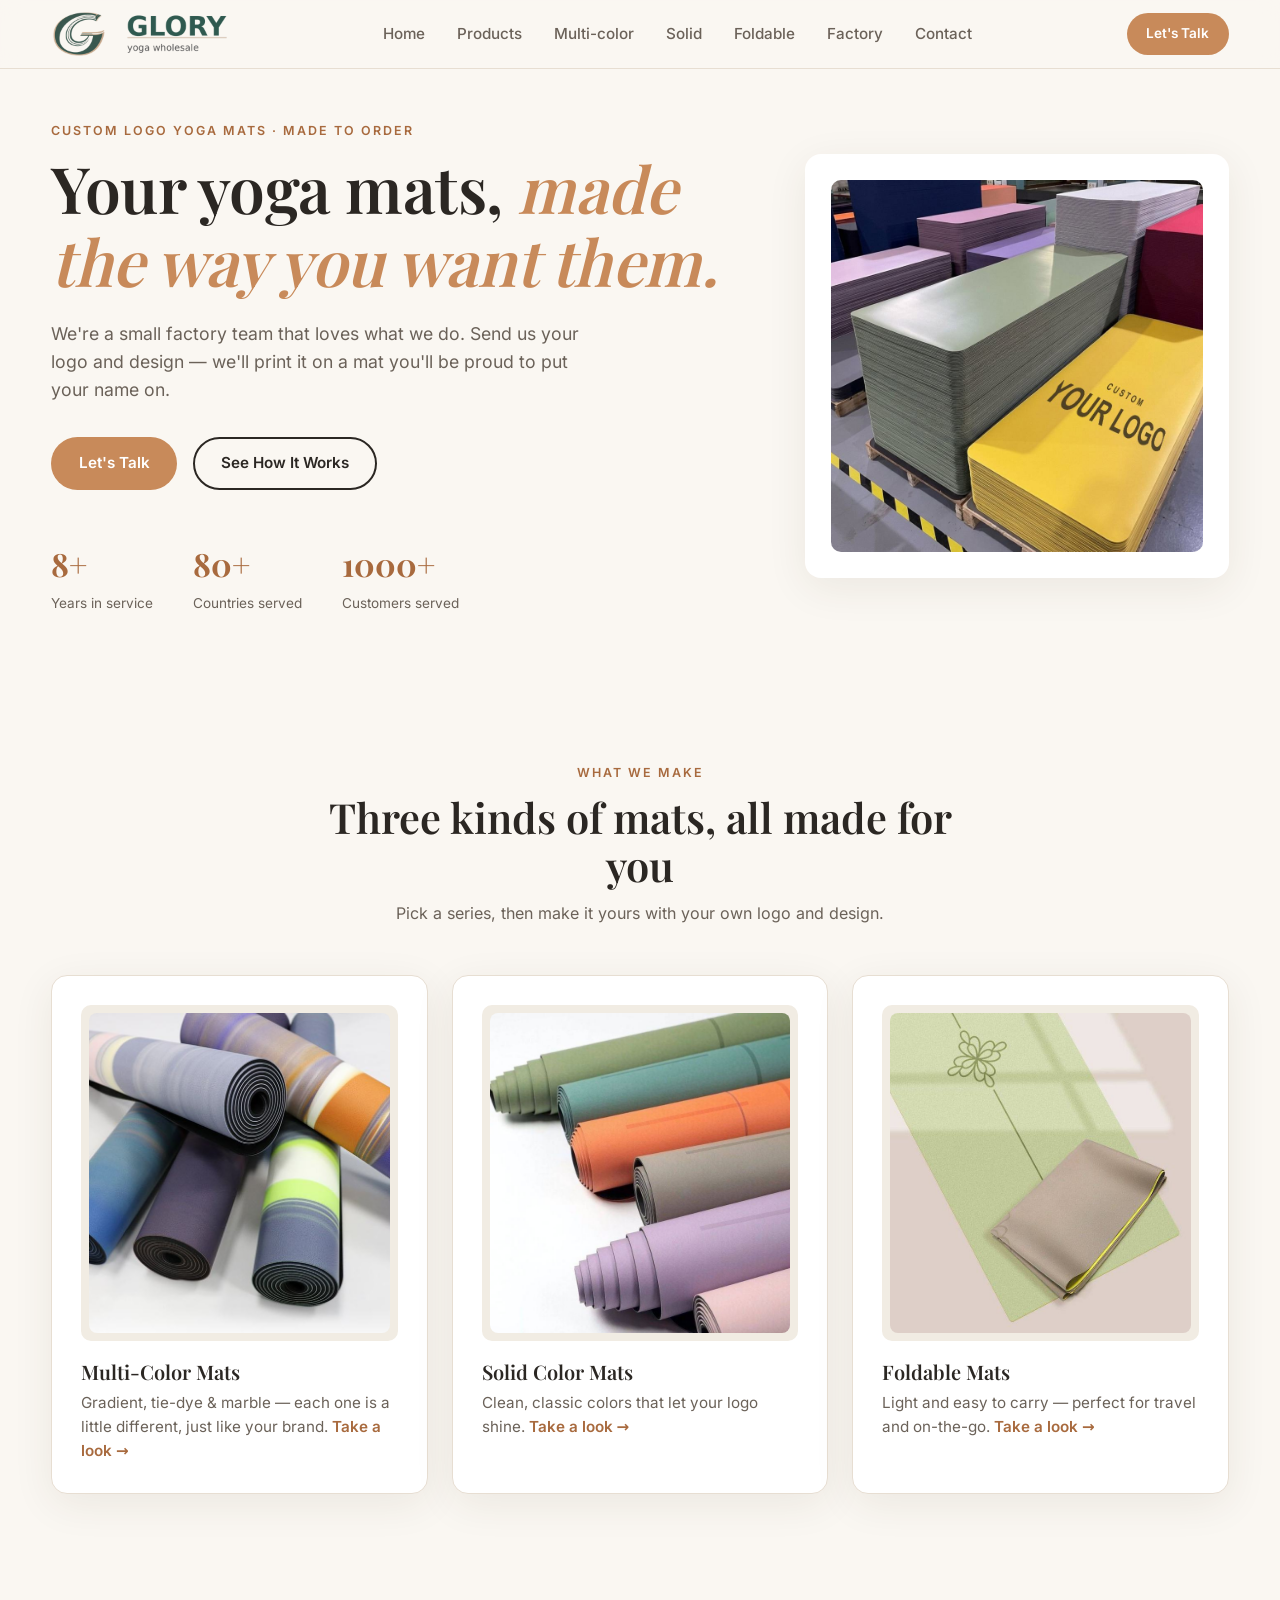
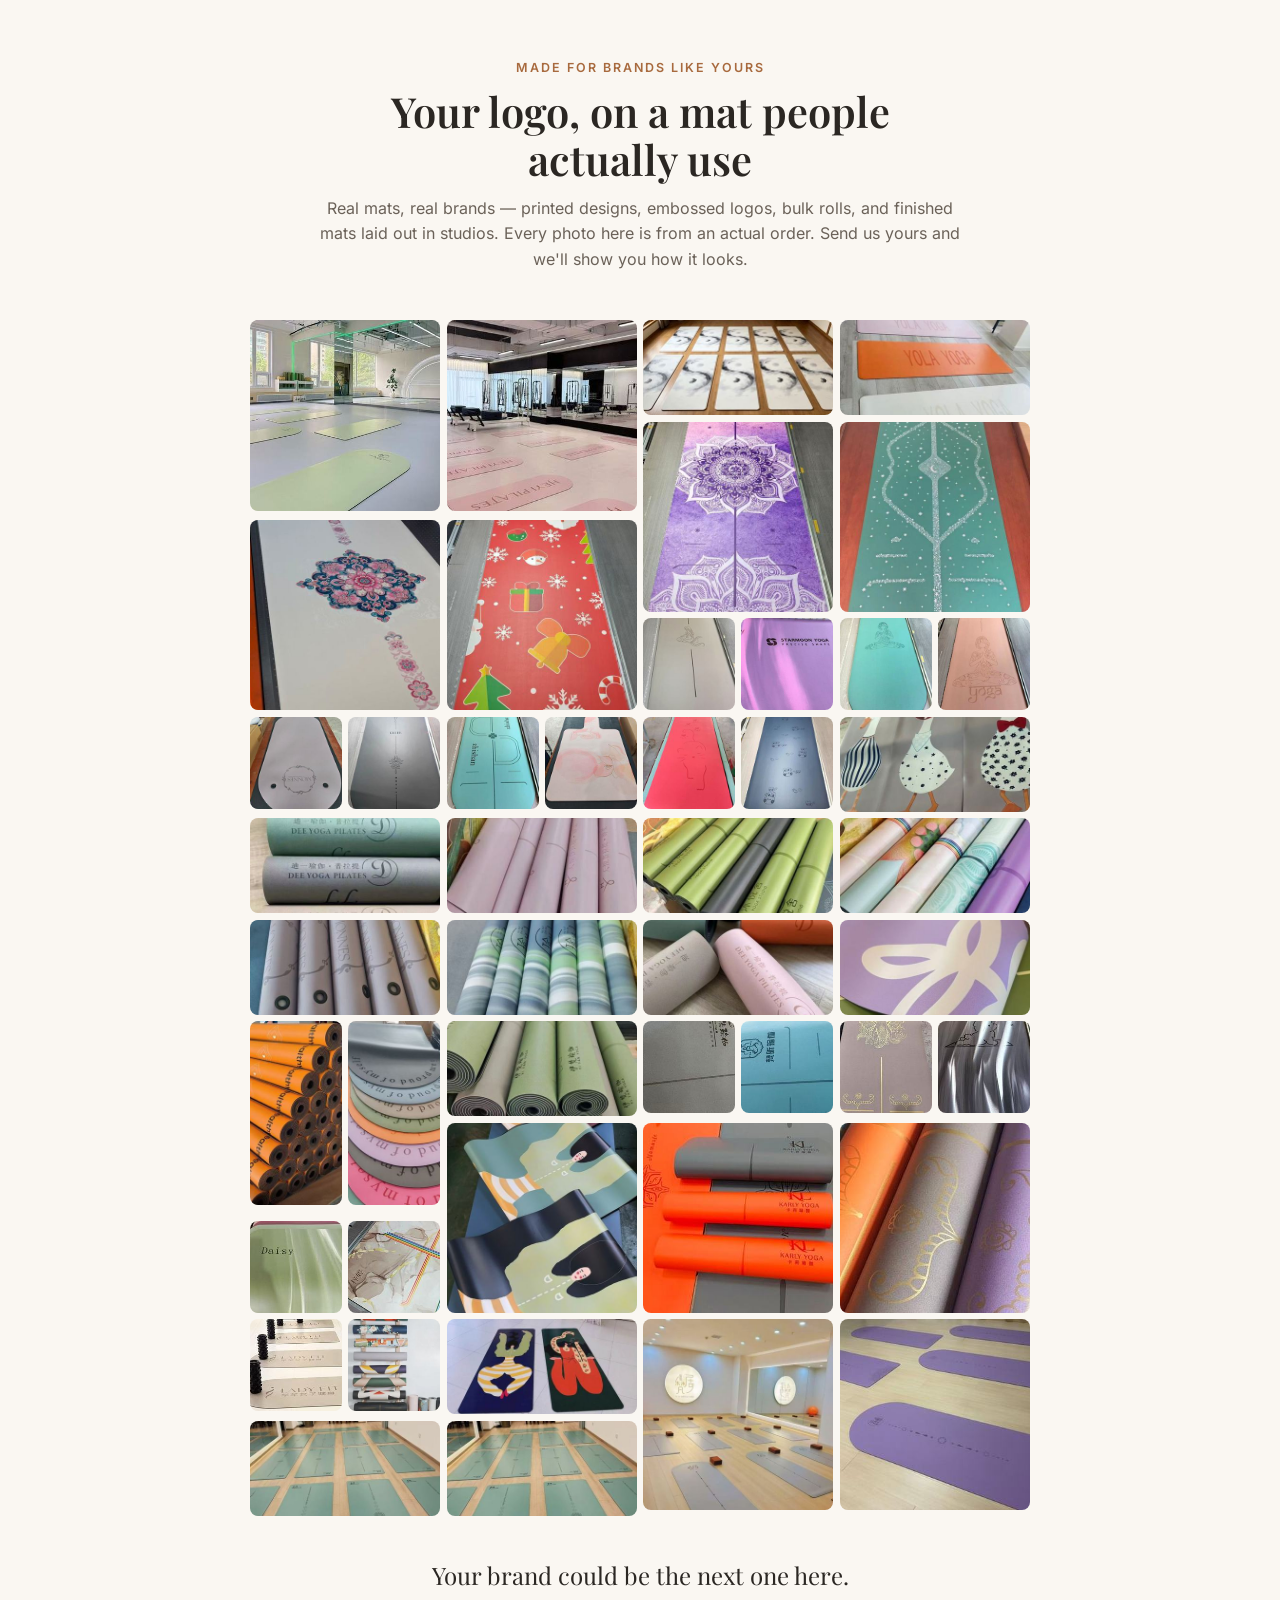
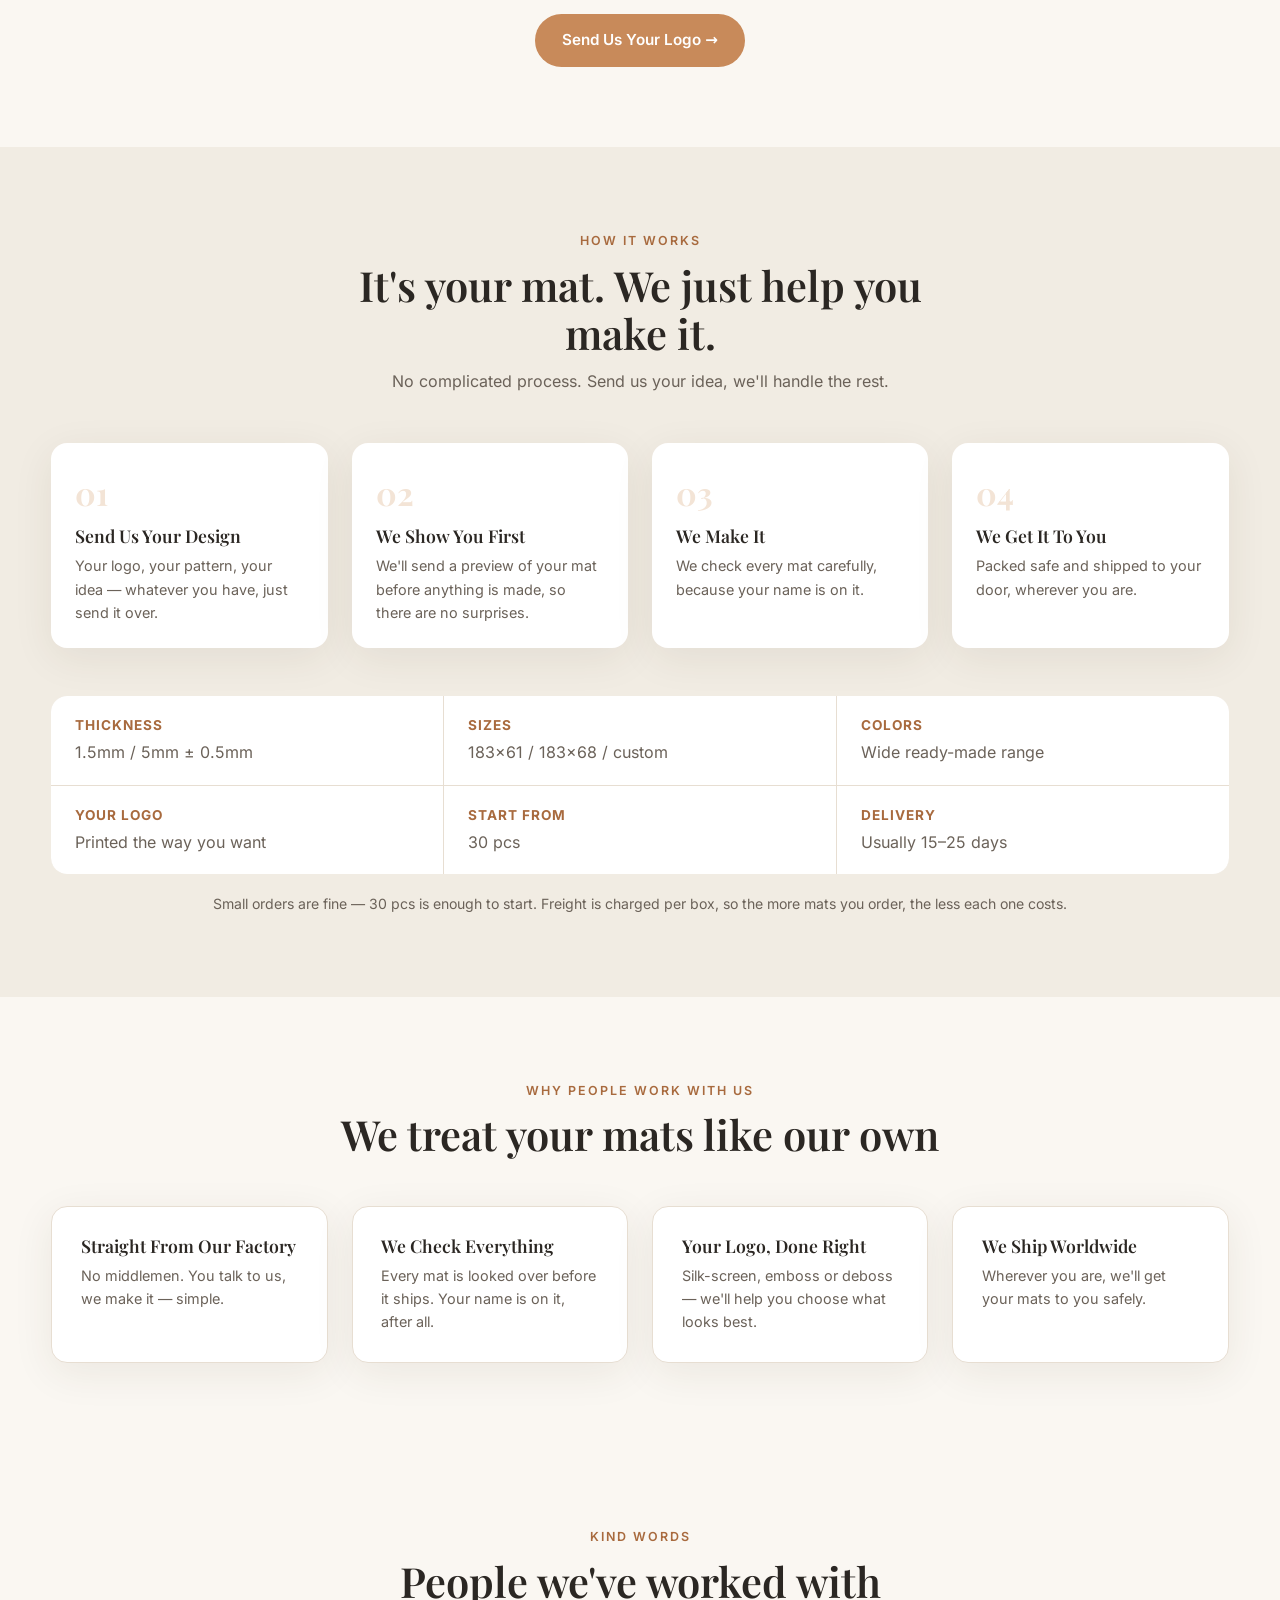
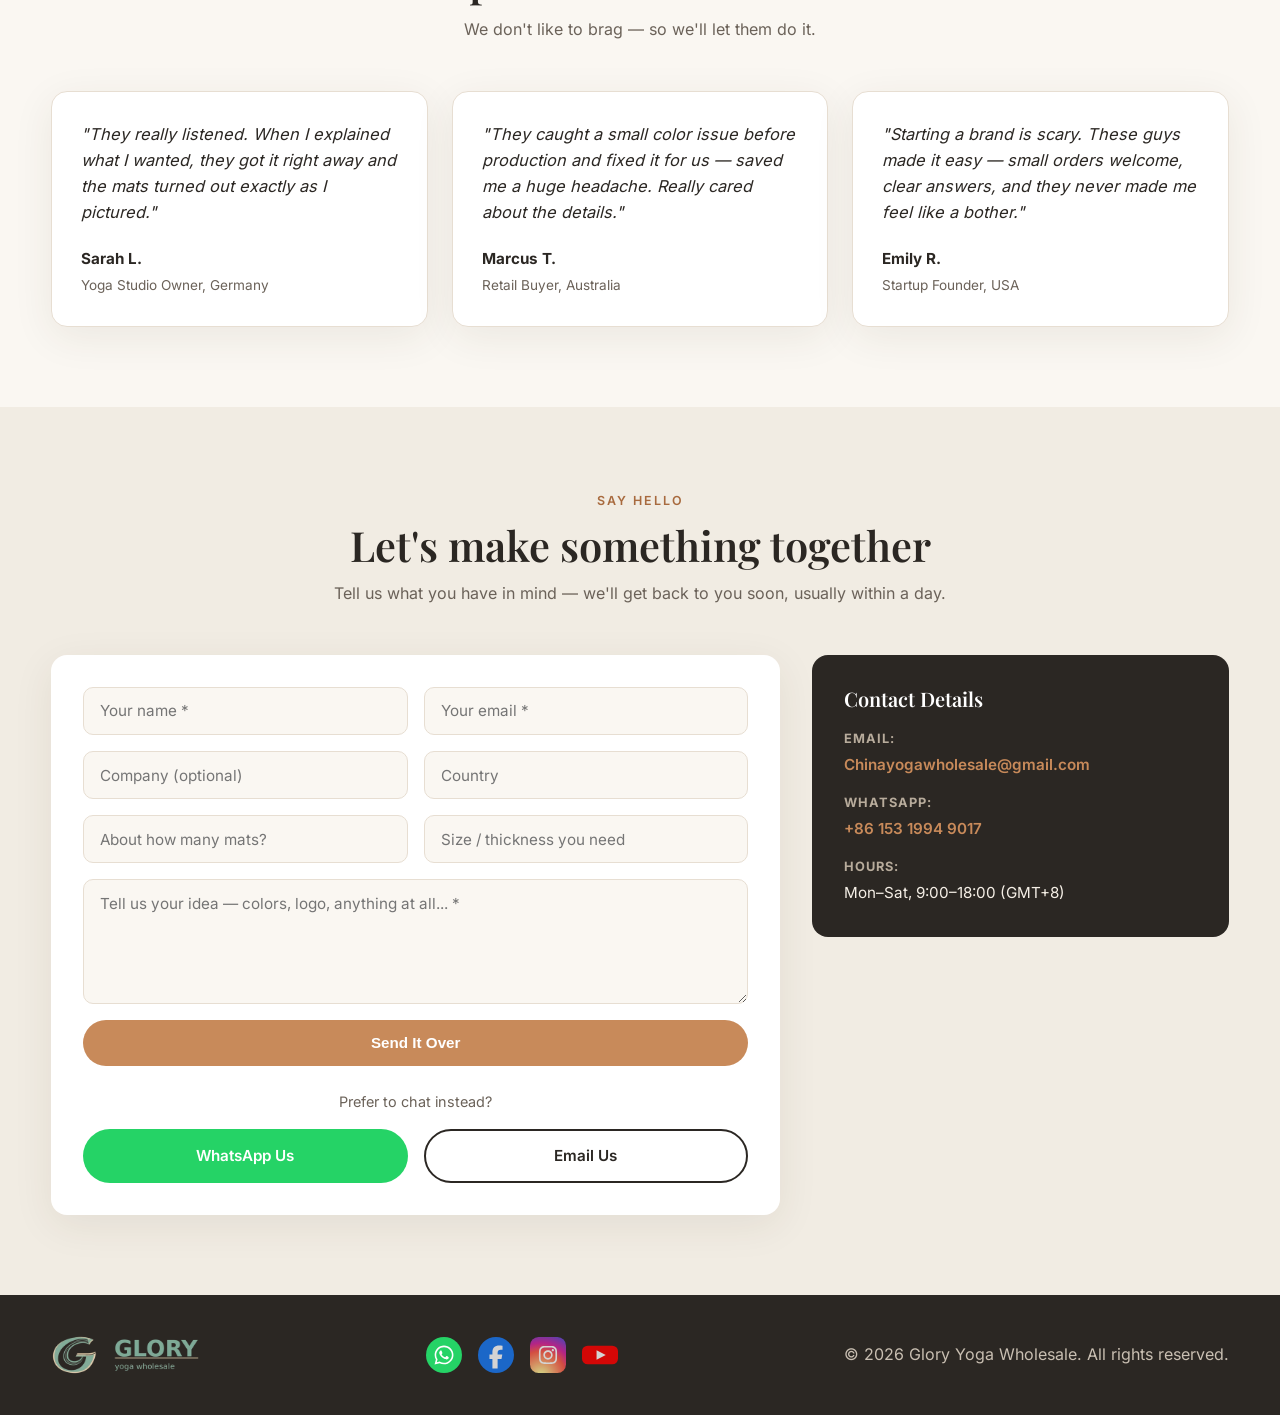
==== index.html @ 6f56b4f8 "Homepage: update stats and MOQ" ====
<!DOCTYPE html>
<html lang="en">
<head>
  <meta charset="UTF-8" />
  <meta name="viewport" content="width=device-width, initial-scale=1.0" />
  <title>Glory Yoga Wholesale — Custom PU Yoga Mats Manufacturer</title>
  <meta name="description" content="Glory Yoga Wholesale — custom PU yoga mat manufacturer. Choose from ready-made colors and add your logo or pattern. Low MOQ, fast delivery. Contact us for a quote." />
  <meta name="keywords" content="custom yoga mat, PU yoga mat, personalized yoga mat, yoga mat manufacturer, OEM yoga mat" />
  <link rel="preload" as="image" href="images/hero-custom.jpg" />
  <link rel="preload" as="font" type="font/woff2" href="fonts/playfair-display-var.woff2" crossorigin />
  <link rel="icon" type="image/svg+xml" href="images/brand/favicon.svg" />
  <link rel="stylesheet" href="css/style.css" />
</head>
<body>

  <!-- ===== Navbar ===== -->
  <header class="navbar">
    <div class="container nav-inner">
      <a href="index.html" class="logo" aria-label="Glory Yoga Wholesale home"><img src="images/brand/glory-logo-nav.png" alt="Glory Yoga Wholesale" width="178" height="48" /></a>
      <nav class="nav-links" id="navLinks">
        <a href="index.html#home">Home</a>
        <a href="index.html#products">Products</a>
        <a href="multicolor.html">Multi-color</a>
        <a href="solid.html">Solid</a>
        <a href="foldable.html">Foldable</a>
        <a href="factory.html">Factory</a>
        <a href="index.html#contact">Contact</a>
      </nav>
      <div class="nav-actions">
        <a href="#contact" class="btn btn-primary btn-sm">Let's Talk</a>
        <button class="nav-toggle" id="navToggle" aria-label="Menu">
          <span></span><span></span><span></span>
        </button>
      </div>
    </div>
  </header>

  <!-- ===== Hero ===== -->
  <section class="hero" id="home">
    <div class="container hero-inner">
      <div class="hero-text">
        <span class="eyebrow">Custom Logo Yoga Mats · Made To Order</span>
        <h1>Your yoga mats, <em>made the way you want them.</em></h1>
        <p class="hero-sub">We're a small factory team that loves what we do. Send us your logo and design — we'll print it on a mat you'll be proud to put your name on.</p>
        <div class="hero-cta">
          <a href="#contact" class="btn btn-primary">Let's Talk</a>
          <a href="#customization" class="btn btn-ghost">See How It Works</a>
        </div>
      </div>
      <div class="hero-visual">
        <div class="hero-card">
          <div class="hero-figure">
            <img src="images/hero-custom.jpg" alt="Stack of custom printed yoga mats with a customer logo printed on top" />
          </div>
        </div>
      </div>
      <div class="hero-stats">
        <div class="stat"><strong>8+</strong><span>Years in service</span></div>
        <div class="stat"><strong>80+</strong><span>Countries served</span></div>
        <div class="stat"><strong>1000+</strong><span>Customers served</span></div>
      </div>
    </div>
  </section>

  <!-- ===== Products ===== -->
  <section class="section" id="products">
    <div class="container">
      <div class="section-head">
        <span class="eyebrow">What We Make</span>
        <h2>Three kinds of mats, all made for you</h2>
        <p>Pick a series, then make it yours with your own logo and design.</p>
      </div>
      <div class="grid grid-3">
        <a class="card product-card card-link" href="multicolor.html">
          <div class="card-img"><img src="images/mat-camouflage.jpg" alt="Multi-color PU yoga mat" /></div>
          <h3>Multi-Color Mats</h3>
          <p>Gradient, tie-dye &amp; marble — each one is a little different, just like your brand. <span class="link-arrow">Take a look →</span></p>
        </a>
        <a class="card product-card card-link" href="solid.html">
          <div class="card-img"><img src="images/mat-solid.jpg" alt="Solid color PU yoga mat" /></div>
          <h3>Solid Color Mats</h3>
          <p>Clean, classic colors that let your logo shine. <span class="link-arrow">Take a look →</span></p>
        </a>
        <a class="card product-card card-link" href="foldable.html">
          <div class="card-img"><img src="images/mat-foldable.jpg" alt="Foldable PU yoga mat" /></div>
          <h3>Foldable Mats</h3>
          <p>Light and easy to carry — perfect for travel and on-the-go. <span class="link-arrow">Take a look →</span></p>
        </a>
      </div>
    </div>
  </section>

  <!-- ===== Logo On Mats ===== -->
  <section class="section" id="your-logo">
    <div class="container">
      <div class="section-head">
        <span class="eyebrow">Made For Brands Like Yours</span>
        <h2>Your logo, on a mat people actually use</h2>
        <p>Real mats, real brands — printed designs, embossed logos, bulk rolls, and finished mats laid out in studios. Every photo here is from an actual order. Send us yours and we'll show you how it looks.</p>
      </div>
      <div class="logo-mosaic">
        <div class="m-grid">
          <figure class="m-item m-big"><img src="images/logo-custom/mosaic-56.jpg" alt="Custom logo mats laid out in a bright modern yoga studio" loading="lazy" decoding="async" /></figure>
          <figure class="m-item m-big"><img src="images/logo-custom/mosaic-48.jpg" alt="Rows of custom printed yoga mats laid out in a yoga studio" loading="lazy" decoding="async" /></figure>
          <figure class="m-item m-wide"><img src="images/logo-custom/mosaic-59.jpg" alt="Ten custom ink-wash printed mats laid out on a studio floor" loading="lazy" decoding="async" /></figure>
          <figure class="m-item m-wide"><img src="images/logo-custom/mosaic-49.jpg" alt="Many custom logo yoga mats displayed on a studio floor" loading="lazy" decoding="async" /></figure>
          <figure class="m-item m-big"><img src="images/logo-custom/mosaic-01.jpg" alt="Full flat-lay view of a custom printed mandala yoga mat" loading="lazy" decoding="async" /></figure>
          <figure class="m-item m-big"><img src="images/logo-custom/mosaic-02.jpg" alt="Full flat-lay view of a custom yoga mat with alignment lines" loading="lazy" decoding="async" /></figure>
          <figure class="m-item m-big"><img src="images/logo-custom/mosaic-03.jpg" alt="Full view of a custom mandala pattern yoga mat" loading="lazy" decoding="async" /></figure>
          <figure class="m-item m-big"><img src="images/logo-custom/mosaic-04.jpg" alt="Full view of a custom festive pattern yoga mat" loading="lazy" decoding="async" /></figure>
          <figure class="m-item"><img src="images/logo-custom/mosaic-19.jpg" alt="Custom logo printed across a full grey yoga mat" loading="lazy" decoding="async" /></figure>
          <figure class="m-item"><img src="images/logo-custom/mosaic-20.jpg" alt="Custom printed logo on a purple marbled yoga mat" loading="lazy" decoding="async" /></figure>
          <figure class="m-item"><img src="images/logo-custom/mosaic-21.jpg" alt="Full view of a custom printed teal yoga mat" loading="lazy" decoding="async" /></figure>
          <figure class="m-item"><img src="images/logo-custom/mosaic-22.jpg" alt="Full view of a custom pattern yoga mat" loading="lazy" decoding="async" /></figure>
          <figure class="m-item"><img src="images/logo-custom/mosaic-23.jpg" alt="Full view of a grey yoga mat with custom logo" loading="lazy" decoding="async" /></figure>
          <figure class="m-item"><img src="images/logo-custom/mosaic-24.jpg" alt="Custom logo and alignment lines on a grey mat" loading="lazy" decoding="async" /></figure>
          <figure class="m-item"><img src="images/logo-custom/mosaic-25.jpg" alt="Custom alignment line design on a teal mat" loading="lazy" decoding="async" /></figure>
          <figure class="m-item"><img src="images/logo-custom/mosaic-26.jpg" alt="Custom floral pattern printed on a pink mat" loading="lazy" decoding="async" /></figure>
          <figure class="m-item"><img src="images/logo-custom/mosaic-27.jpg" alt="Custom figure pattern printed on a red mat" loading="lazy" decoding="async" /></figure>
          <figure class="m-item"><img src="images/logo-custom/mosaic-28.jpg" alt="Custom footprint design on a blue mat" loading="lazy" decoding="async" /></figure>
          <figure class="m-item m-wide"><img src="images/logo-custom/mosaic-29.jpg" alt="Custom duck print design on a yoga mat" loading="lazy" decoding="async" /></figure>
          <figure class="m-item m-wide"><img src="images/logo-custom/mosaic-31.jpg" alt="Bundle of rolled custom yoga mats" loading="lazy" decoding="async" /></figure>
          <figure class="m-item m-wide"><img src="images/logo-custom/mosaic-32.jpg" alt="Rolls of pale purple custom yoga mats" loading="lazy" decoding="async" /></figure>
          <figure class="m-item m-wide"><img src="images/logo-custom/mosaic-33.jpg" alt="Bundle of green custom logo yoga mats" loading="lazy" decoding="async" /></figure>
          <figure class="m-item m-wide"><img src="images/logo-custom/mosaic-34.jpg" alt="Batch of colorful rolled yoga mats" loading="lazy" decoding="async" /></figure>
          <figure class="m-item m-wide"><img src="images/logo-custom/mosaic-36.jpg" alt="Stack of rolled branded yoga mats" loading="lazy" decoding="async" /></figure>
          <figure class="m-item m-wide"><img src="images/logo-custom/mosaic-37.jpg" alt="Batch of rolled custom logo yoga mats" loading="lazy" decoding="async" /></figure>
          <figure class="m-item m-wide"><img src="images/logo-custom/mosaic-38.jpg" alt="Bundle of pink and orange rolled mats" loading="lazy" decoding="async" /></figure>
          <figure class="m-item m-wide"><img src="images/logo-custom/mosaic-39.jpg" alt="Rolls of custom printed yoga mats" loading="lazy" decoding="async" /></figure>
          <figure class="m-item m-tall"><img src="images/logo-custom/mosaic-64.jpg" alt="Stack of orange custom yoga mats printed with a brand logo" loading="lazy" decoding="async" /></figure>
          <figure class="m-item m-tall"><img src="images/logo-custom/mosaic-65.jpg" alt="Layered custom printed yoga mats with lettering in soft colors" loading="lazy" decoding="async" /></figure>
          <figure class="m-item m-wide"><img src="images/logo-custom/mosaic-66.jpg" alt="Green and grey rolled mats with a printed YI FAN YOGA logo" loading="lazy" decoding="async" /></figure>
          <figure class="m-item"><img src="images/logo-custom/mosaic-42.jpg" alt="Close-up of an embossed brand logo on a grey mat" loading="lazy" decoding="async" /></figure>
          <figure class="m-item"><img src="images/logo-custom/mosaic-43.jpg" alt="Close-up of a printed logo on a blue mat" loading="lazy" decoding="async" /></figure>
          <figure class="m-item"><img src="images/logo-custom/mosaic-44.jpg" alt="Close-up of a gold logo on a mauve mat" loading="lazy" decoding="async" /></figure>
          <figure class="m-item"><img src="images/logo-custom/mosaic-45.jpg" alt="Close-up of a metallic finish custom mat" loading="lazy" decoding="async" /></figure>
          <figure class="m-item m-big"><img src="images/logo-custom/mosaic-60.jpg" alt="Custom printed mats in bold colors fresh from production" loading="lazy" decoding="async" /></figure>
          <figure class="m-item m-big"><img src="images/logo-custom/mosaic-50.jpg" alt="Foldable custom yoga mats in orange and grey with logos" loading="lazy" decoding="async" /></figure>
          <figure class="m-item m-big"><img src="images/logo-custom/mosaic-51.jpg" alt="Rolled custom yoga mats in multiple colors" loading="lazy" decoding="async" /></figure>
          <figure class="m-item"><img src="images/logo-custom/mosaic-53.jpg" alt="Close-up of a Daisy brand logo embossed on a green yoga mat" loading="lazy" decoding="async" /></figure>
          <figure class="m-item"><img src="images/logo-custom/mosaic-54.jpg" alt="Custom marble pattern and alignment lines on a yoga mat" loading="lazy" decoding="async" /></figure>
          <figure class="m-item"><img src="images/logo-custom/mosaic-58.jpg" alt="Lady Fit branded mats laid out in a fitness studio" loading="lazy" decoding="async" /></figure>
          <figure class="m-item"><img src="images/logo-custom/mosaic-61.jpg" alt="Custom printed yoga mats displayed on a wooden rack" loading="lazy" decoding="async" /></figure>
          <figure class="m-item m-wide"><img src="images/logo-custom/mosaic-62.jpg" alt="Two custom illustrated mats laid out in a bright studio" loading="lazy" decoding="async" /></figure>
          <figure class="m-item m-big"><img src="images/logo-custom/mosaic-55.jpg" alt="Grey custom logo yoga mats arranged in a yoga studio" loading="lazy" decoding="async" /></figure>
          <figure class="m-item m-big"><img src="images/logo-custom/mosaic-57.jpg" alt="Purple custom printed mats laid out on a studio floor" loading="lazy" decoding="async" /></figure>
          <figure class="m-item m-wide"><img src="images/logo-custom/mosaic-63.jpg" alt="Rows of custom green logo mats laid out in a yoga classroom" loading="lazy" decoding="async" /></figure>
          <figure class="m-item m-wide"><img src="images/logo-custom/mosaic-47.jpg" alt="Custom mats displayed in a studio space" loading="lazy" decoding="async" /></figure>
        </div>
      </div>
      <div class="logo-cta">
        <p>Your brand could be the next one here.</p>
        <a href="#contact" class="btn btn-primary">Send Us Your Logo →</a>
      </div>
    </div>
  </section>

  <!-- ===== Customization ===== -->
  <section class="section section-alt" id="customization">
    <div class="container">
      <div class="section-head">
        <span class="eyebrow">How It Works</span>
        <h2>It's your mat. We just help you make it.</h2>
        <p>No complicated process. Send us your idea, we'll handle the rest.</p>
      </div>
      <div class="steps">
        <div class="step"><div class="step-num">01</div><h3>Send Us Your Design</h3><p>Your logo, your pattern, your idea — whatever you have, just send it over.</p></div>
        <div class="step"><div class="step-num">02</div><h3>We Show You First</h3><p>We'll send a preview of your mat before anything is made, so there are no surprises.</p></div>
        <div class="step"><div class="step-num">03</div><h3>We Make It</h3><p>We check every mat carefully, because your name is on it.</p></div>
        <div class="step"><div class="step-num">04</div><h3>We Get It To You</h3><p>Packed safe and shipped to your door, wherever you are.</p></div>
      </div>
      <div class="specs">
        <div class="spec"><strong>Thickness</strong><span>1.5mm / 5mm ± 0.5mm</span></div>
        <div class="spec"><strong>Sizes</strong><span>183×61 / 183×68 / custom</span></div>
        <div class="spec"><strong>Colors</strong><span>Wide ready-made range</span></div>
        <div class="spec"><strong>Your Logo</strong><span>Printed the way you want</span></div>
        <div class="spec"><strong>Start From</strong><span>30 pcs</span></div>
        <div class="spec"><strong>Delivery</strong><span>Usually 15–25 days</span></div>
      </div>
      <p class="specs-note">Small orders are fine — 30 pcs is enough to start. Freight is charged per box, so the more mats you order, the less each one costs.</p>
    </div>
  </section>

  <!-- ===== Why Us ===== -->
  <section class="section" id="why-us">
    <div class="container">
      <div class="section-head">
        <span class="eyebrow">Why People Work With Us</span>
        <h2>We treat your mats like our own</h2>
      </div>
      <div class="grid grid-4">
        <div class="card mini-card"><h3>Straight From Our Factory</h3><p>No middlemen. You talk to us, we make it — simple.</p></div>
        <div class="card mini-card"><h3>We Check Everything</h3><p>Every mat is looked over before it ships. Your name is on it, after all.</p></div>
        <div class="card mini-card"><h3>Your Logo, Done Right</h3><p>Silk-screen, emboss or deboss — we'll help you choose what looks best.</p></div>
        <div class="card mini-card"><h3>We Ship Worldwide</h3><p>Wherever you are, we'll get your mats to you safely.</p></div>
      </div>
    </div>
  </section>

  <!-- ===== Testimonials ===== -->
  <section class="section" id="testimonials">
    <div class="container">
      <div class="section-head">
        <span class="eyebrow">Kind Words</span>
        <h2>People we've worked with</h2>
        <p>We don't like to brag — so we'll let them do it.</p>
      </div>
      <div class="grid grid-3">
        <div class="card testimonial">
          <p class="quote">"They really listened. When I explained what I wanted, they got it right away and the mats turned out exactly as I pictured."</p>
          <div class="t-author"><strong>Sarah L.</strong><span>Yoga Studio Owner, Germany</span></div>
        </div>
        <div class="card testimonial">
          <p class="quote">"They caught a small color issue before production and fixed it for us — saved me a huge headache. Really cared about the details."</p>
          <div class="t-author"><strong>Marcus T.</strong><span>Retail Buyer, Australia</span></div>
        </div>
        <div class="card testimonial">
          <p class="quote">"Starting a brand is scary. These guys made it easy — small orders welcome, clear answers, and they never made me feel like a bother."</p>
          <div class="t-author"><strong>Emily R.</strong><span>Startup Founder, USA</span></div>
        </div>
      </div>
    </div>
  </section>

  <!-- ===== Contact ===== -->
  <section class="section section-alt" id="contact">
    <div class="container">
      <div class="section-head">
        <span class="eyebrow">Say Hello</span>
        <h2>Let's make something together</h2>
        <p>Tell us what you have in mind — we'll get back to you soon, usually within a day.</p>
      </div>
      <div class="contact-wrap">
        <form class="contact-form" id="quoteForm" action="https://formspree.io/f/xyewbeyd" method="POST">
          <input type="hidden" name="_subject" value="New Quote Inquiry — Glory Yoga Wholesale" />
          <input type="text" name="_gotcha" style="display:none" tabindex="-1" autocomplete="off" />
          <div class="form-row">
            <input type="text" name="name" placeholder="Your name *" required />
            <input type="email" name="email" placeholder="Your email *" required />
          </div>
          <div class="form-row">
            <input type="text" name="company" placeholder="Company (optional)" />
            <input type="text" name="country" placeholder="Country" />
          </div>
          <div class="form-row">
            <input type="text" name="quantity" placeholder="About how many mats?" />
            <input type="text" name="size" placeholder="Size / thickness you need" />
          </div>
          <textarea name="message" rows="5" placeholder="Tell us your idea — colors, logo, anything at all... *" required></textarea>
          <button type="submit" class="btn btn-primary btn-block">Send It Over</button>
          <p class="form-note">Prefer to chat instead?</p>
          <div class="direct-links">
            <a class="btn btn-whatsapp" href="https://wa.me/8615319949017" target="_blank" rel="noopener">WhatsApp Us</a>
            <a class="btn btn-ghost" href="mailto:Chinayogawholesale@gmail.com">Email Us</a>
          </div>
        </form>
        <div class="contact-info">
          <h3>Contact Details</h3>
          <ul>
            <li><strong>Email:</strong> <a href="mailto:Chinayogawholesale@gmail.com">Chinayogawholesale@gmail.com</a></li>
            <li><strong>WhatsApp:</strong> <a href="https://wa.me/8615319949017" target="_blank" rel="noopener">+86 153 1994 9017</a></li>
            <li><strong>Hours:</strong> Mon–Sat, 9:00–18:00 (GMT+8)</li>
          </ul>
        </div>
      </div>
    </div>
  </section>

  <!-- ===== Footer ===== -->
  <footer class="footer">
    <div class="container footer-inner">
      <div class="logo logo-light"><img src="[data-uri]" alt="Glory Yoga Wholesale" width="148" height="40" /></div>
      <div class="social-links">
        <a href="https://wa.me/8615319949017" target="_blank" rel="noopener" aria-label="WhatsApp" title="WhatsApp">
          <svg viewBox="0 0 40 40" width="36" height="36" role="img" aria-label="WhatsApp"><circle cx="20" cy="20" r="20" fill="#25D366"/><g transform="translate(9.500 8.000) scale(0.04688)"><path d="M380.9 97.1C339 55.1 283.2 32 223.9 32c-122.4 0-222 99.6-222 222 0 39.1 10.2 77.3 29.6 111L0 480l117.7-30.9c32.4 17.7 68.9 27 106.1 27h.1c122.3 0 224.1-99.6 224.1-222 0-59.3-25.2-115-67.1-157zm-157 341.6c-33.2 0-65.7-8.9-94-25.7l-6.7-4-69.8 18.3L72 359.2l-4.4-7c-18.5-29.4-28.2-63.3-28.2-98.2 0-101.7 82.8-184.5 184.6-184.5 49.3 0 95.6 19.2 130.4 54.1 34.8 34.9 56.2 81.2 56.1 130.5 0 101.8-84.9 184.6-186.6 184.6zm101.2-138.2c-5.5-2.8-32.8-16.2-37.9-18-5.1-1.9-8.8-2.8-12.5 2.8-3.7 5.6-14.3 18-17.6 21.8-3.2 3.7-6.5 4.2-12 1.4-32.6-16.3-54-29.1-75.5-66-5.7-9.8 5.7-9.1 16.3-30.3 1.8-3.7.9-6.9-.5-9.7-1.4-2.8-12.5-30.1-17.1-41.2-4.5-10.8-9.1-9.3-12.5-9.5-3.2-.2-6.9-.2-10.6-.2-3.7 0-9.7 1.4-14.8 6.9-5.1 5.6-19.4 19-19.4 46.3 0 27.3 19.9 53.7 22.6 57.4 2.8 3.7 39.1 59.7 94.8 83.8 35.2 15.2 49 16.5 66.6 13.9 10.7-1.6 32.8-13.4 37.4-26.4 4.6-13 4.6-24.1 3.2-26.4-1.3-2.5-5-3.9-10.5-6.6z" fill="#fff"/></g></svg>
        </a>
        <span aria-label="Facebook" title="Facebook account coming soon">
          <svg viewBox="0 0 40 40" width="36" height="36" role="img" aria-label="Facebook"><circle cx="20" cy="20" r="20" fill="#1877F2"/><g transform="translate(12.031 9.450) scale(0.04980)"><path d="M80 299.3V512H196V299.3h86.5l18-97.8H196V166.9c0-51.7 20.3-71.5 72.7-71.5c16.3 0 29.4 .4 37 1.2V7.9C291.4 4 256.4 0 236.2 0C129.3 0 80 50.5 80 159.4v42.1H14v97.8H80z" fill="#fff"/></g></svg>
        </span>
        <span aria-label="Instagram" title="Instagram account coming soon">
          <svg viewBox="0 0 40 40" width="36" height="36" role="img" aria-label="Instagram"><defs><radialGradient id="igGrad" cx="30%" cy="107%" r="150%"><stop offset="0" stop-color="#FDF497"/><stop offset=".05" stop-color="#FDF497"/><stop offset=".45" stop-color="#FD5949"/><stop offset=".6" stop-color="#D6249F"/><stop offset=".9" stop-color="#285AEB"/></radialGradient></defs><rect width="40" height="40" rx="9.5" fill="url(#igGrad)"/><g transform="translate(9.938 8.500) scale(0.04492)"><path d="M224.1 141c-63.6 0-114.9 51.3-114.9 114.9s51.3 114.9 114.9 114.9S339 319.5 339 255.9 287.7 141 224.1 141zm0 189.6c-41.1 0-74.7-33.5-74.7-74.7s33.5-74.7 74.7-74.7 74.7 33.5 74.7 74.7-33.6 74.7-74.7 74.7zm146.4-194.3c0 14.9-12 26.8-26.8 26.8-14.9 0-26.8-12-26.8-26.8s12-26.8 26.8-26.8 26.8 12 26.8 26.8zm76.1 27.2c-1.7-35.9-9.9-67.7-36.2-93.9-26.2-26.2-58-34.4-93.9-36.2-37-2.1-147.9-2.1-184.9 0-35.8 1.7-67.6 9.9-93.9 36.1s-34.4 58-36.2 93.9c-2.1 37-2.1 147.9 0 184.9 1.7 35.9 9.9 67.7 36.2 93.9s58 34.4 93.9 36.2c37 2.1 147.9 2.1 184.9 0 35.9-1.7 67.7-9.9 93.9-36.2 26.2-26.2 34.4-58 36.2-93.9 2.1-37 2.1-147.8 0-184.8zM398.8 388c-7.8 19.6-22.9 34.7-42.6 42.6-29.5 11.7-99.5 9-132.1 9s-102.7 2.6-132.1-9c-19.6-7.8-34.7-22.9-42.6-42.6-11.7-29.5-9-99.5-9-132.1s-2.6-102.7 9-132.1c7.8-19.6 22.9-34.7 42.6-42.6 29.5-11.7 99.5-9 132.1-9s102.7-2.6 132.1 9c19.6 7.8 34.7 22.9 42.6 42.6 11.7 29.5 9 99.5 9 132.1s2.7 102.7-9 132.1z" fill="#fff"/></g></svg>
        </span>
        <span aria-label="YouTube" title="YouTube account coming soon">
          <svg viewBox="0 0 40 40" width="36" height="36" role="img" aria-label="YouTube"><rect y="9.6" width="40" height="20.8" rx="6.4" fill="#FF0000"/><path d="M16.2 14.6 L26.4 20 L16.2 25.4 Z" fill="#fff"/></svg>
        </span>
      </div>
      <p>© <span id="year"></span> Glory Yoga Wholesale. All rights reserved.</p>
    </div>
  </footer>

  <script src="js/main.js"></script>
</body>
</html>
---- css/style.css ----
/* Self-hosted variable fonts: removes the 7s render-blocking request to Google Fonts */
@font-face {
  font-family: 'Playfair Display';
  font-style: normal;
  font-weight: 400 900;
  font-display: swap;
  src: url('../fonts/playfair-display-var.woff2') format('woff2');
}
@font-face {
  font-family: 'Inter';
  font-style: normal;
  font-weight: 100 900;
  font-display: swap;
  src: url('../fonts/inter-var.woff2') format('woff2');
}

:root {
  --bg: #faf7f2;
  --bg-alt: #f1ece3;
  --card: #ffffff;
  --ink: #2b2723;
  --ink-soft: #6b6259;
  --brand: #c88a5a;
  --brand-dark: #a86a3e;
  --brand-soft: #f3e4d6;
  --line: #e7ded2;
  --wa: #25d366;
  --wa-dark: #1eb957;
  --radius: 16px;
  --shadow: 0 10px 40px rgba(60, 45, 30, 0.08);
}

* { margin: 0; padding: 0; box-sizing: border-box; }

html { scroll-behavior: smooth; }
section[id] { scroll-margin-top: 90px; }

body {
  font-family: 'Inter', system-ui, -apple-system, sans-serif;
  color: var(--ink);
  background: var(--bg);
  line-height: 1.6;
  -webkit-font-smoothing: antialiased;
}

h1, h2, h3 { font-family: 'Playfair Display', Georgia, serif; font-weight: 600; line-height: 1.15; }
h1 { font-size: clamp(2.4rem, 5vw, 4rem); letter-spacing: -0.5px; }
h2 { font-size: clamp(1.8rem, 3.5vw, 2.6rem); }
h3 { font-size: 1.25rem; }

a { color: inherit; text-decoration: none; }
img { max-width: 100%; display: block; }

.container { width: min(1180px, 92%); margin: 0 auto; }

.eyebrow {
  display: inline-block;
  text-transform: uppercase;
  letter-spacing: 2px;
  font-size: 0.78rem;
  font-weight: 600;
  color: var(--brand-dark);
  margin-bottom: 0.6rem;
}

/* ===== Navbar ===== */
.navbar {
  position: sticky; top: 0; z-index: 50;
  background: rgba(250, 247, 242, 0.9);
  backdrop-filter: blur(10px);
  border-bottom: 1px solid var(--line);
}
.nav-inner { display: flex; align-items: center; justify-content: space-between; height: 68px; }
.logo { display: inline-flex; align-items: center; }
.logo img { display: block; height: 48px; width: auto; }
.logo span { color: var(--brand); }
.logo-light img { height: 40px; }
@media (max-width: 620px) { .logo img { height: 36px; } .logo-light img { height: 32px; } .social-links { gap: 0.8rem; } }
.nav-links { display: flex; gap: 2rem; }
.nav-links a { font-size: 0.95rem; color: var(--ink-soft); font-weight: 500; transition: color .2s; }
.nav-links a:hover { color: var(--brand-dark); }
.nav-links a.active { color: var(--brand-dark); font-weight: 700; }
.nav-actions { display: flex; align-items: center; gap: 0.8rem; }
.nav-toggle { display: none; background: none; border: none; cursor: pointer; flex-direction: column; gap: 5px; padding: 4px; }
.nav-toggle span { width: 24px; height: 2px; background: var(--ink); }

/* ===== Buttons ===== */
.btn {
  display: inline-flex; align-items: center; justify-content: center;
  padding: 0.8rem 1.6rem; border-radius: 999px;
  font-weight: 600; font-size: 0.95rem;
  border: 2px solid transparent; cursor: pointer;
  transition: transform .15s, background .2s, color .2s, border-color .2s;
}
.btn:hover { transform: translateY(-2px); }
.btn-primary { background: var(--brand); color: #fff; }
.btn-primary:hover { background: var(--brand-dark); }
.btn-ghost { border-color: var(--ink); color: var(--ink); background: transparent; }
.btn-ghost:hover { background: var(--ink); color: #fff; }
.btn-whatsapp { background: var(--wa); color: #fff; }
.btn-whatsapp:hover { background: var(--wa-dark); }
.btn-sm { padding: 0.5rem 1.1rem; font-size: 0.85rem; }
.btn-block { width: 100%; }

/* ===== Hero ===== */
.hero { padding: 3rem 0 4rem; overflow: hidden; }
.hero-inner { display: grid; grid-template-columns: 1.25fr 0.75fr; grid-template-rows: auto auto; gap: 0 3rem; align-items: start; }
.hero-text { grid-column: 1; grid-row: 1; }
.hero-stats { grid-column: 1; grid-row: 2; }
.hero-visual { grid-column: 2; grid-row: 1 / 3; align-self: center; }
.hero-text h1 em { color: var(--brand); font-style: italic; }
.hero-sub { margin: 1.4rem 0 2rem; color: var(--ink-soft); font-size: 1.1rem; max-width: 34rem; }
.hero-cta { display: flex; gap: 1rem; flex-wrap: wrap; }
.hero-stats { display: flex; gap: 2.5rem; margin-top: 3rem; }
.stat strong { display: block; font-family: 'Playfair Display', serif; font-size: 2rem; color: var(--brand-dark); }
.stat span { font-size: 0.85rem; color: var(--ink-soft); }
.hero-card { position: relative; background: var(--card); border-radius: var(--radius); padding: 1.6rem; box-shadow: var(--shadow); max-width: 460px; }
.hero-figure { position: relative; border-radius: 10px; overflow: hidden; }
.hero-figure img { width: 100%; aspect-ratio: 1 / 1; object-fit: cover; display: block; }


/* ===== Sections ===== */
.section { padding: 5rem 0; }
.section-alt { background: var(--bg-alt); }
.section-head { text-align: center; max-width: 40rem; margin: 0 auto 3rem; }
.section-head p { color: var(--ink-soft); margin-top: 0.8rem; }

.grid { display: grid; gap: 1.5rem; }
.grid-3 { grid-template-columns: repeat(3, 1fr); }
.grid-4 { grid-template-columns: repeat(4, 1fr); }

.card { background: var(--card); border-radius: var(--radius); padding: 1.8rem; box-shadow: var(--shadow); border: 1px solid var(--line); }
.card-img { background: var(--bg-alt); border-radius: 10px; padding: 0.5rem; margin-bottom: 1.2rem; }
.card-img img { height: 320px; width: 100%; object-fit: cover; border-radius: 8px; }
.card-img-duo { display: grid; grid-template-columns: 1fr 1fr; gap: 0.6rem; }
.card-img-duo img { height: 320px; }
.product-card h3 { margin-bottom: 0.5rem; }
.product-card p { color: var(--ink-soft); font-size: 0.95rem; }
.card-link { display: block; transition: transform .2s, box-shadow .2s; }
.card-link:hover { transform: translateY(-4px); box-shadow: 0 16px 48px rgba(60, 45, 30, 0.14); }
.link-arrow { color: var(--brand-dark); font-weight: 600; }
.mini-card h3 { margin-bottom: 0.5rem; font-size: 1.1rem; }
.mini-card p { color: var(--ink-soft); font-size: 0.9rem; }

/* ===== Testimonials ===== */
.testimonial .quote { font-style: italic; color: var(--ink); margin-bottom: 1.4rem; font-size: 1.02rem; }
.t-author strong { display: block; font-size: 0.95rem; }
.t-author span { color: var(--ink-soft); font-size: 0.85rem; }

/* ===== Steps ===== */
.steps { display: grid; grid-template-columns: repeat(4, 1fr); gap: 1.5rem; margin-bottom: 3rem; }
.step { position: relative; padding: 1.5rem; background: var(--card); border-radius: var(--radius); box-shadow: var(--shadow); }
.step-num { font-family: 'Playfair Display', serif; font-size: 2rem; color: var(--brand-soft); font-weight: 700; margin-bottom: 0.5rem; }
.step h3 { font-size: 1.1rem; margin-bottom: 0.5rem; }
.step p { color: var(--ink-soft); font-size: 0.9rem; }

.specs { display: grid; grid-template-columns: repeat(3, 1fr); gap: 1px; background: var(--line); border-radius: var(--radius); overflow: hidden; }
.spec { background: var(--card); padding: 1.2rem 1.5rem; display: flex; flex-direction: column; gap: 0.2rem; }
.spec strong { font-size: 0.85rem; color: var(--brand-dark); text-transform: uppercase; letter-spacing: 1px; }
.spec span { color: var(--ink-soft); }
.specs-note { margin-top: 1.1rem; font-size: 0.88rem; line-height: 1.75; color: var(--ink-soft); text-align: center; }

/* ===== Contact ===== */
.contact-wrap { display: grid; grid-template-columns: 1.4fr 0.8fr; gap: 2rem; align-items: start; }
.contact-form { background: var(--card); padding: 2rem; border-radius: var(--radius); box-shadow: var(--shadow); display: flex; flex-direction: column; gap: 1rem; }
.form-row { display: grid; grid-template-columns: 1fr 1fr; gap: 1rem; }
.contact-form input, .contact-form textarea {
  width: 100%; padding: 0.85rem 1rem; border: 1.5px solid var(--line);
  border-radius: 10px; font-family: inherit; font-size: 0.95rem; color: var(--ink);
  background: var(--bg); transition: border-color .2s;
}
.contact-form input:focus, .contact-form textarea:focus { outline: none; border-color: var(--brand); }
.form-note { text-align: center; color: var(--ink-soft); font-size: 0.9rem; margin-top: 0.5rem; }
.direct-links { display: flex; gap: 1rem; }
.direct-links .btn { flex: 1; }

.contact-info { background: var(--ink); color: #f5efe6; border-radius: var(--radius); padding: 2rem; }
.contact-info h3 { margin-bottom: 1.2rem; color: #fff; }
.contact-info ul { list-style: none; display: flex; flex-direction: column; gap: 1rem; }
.contact-info li { font-size: 0.95rem; }
.contact-info a { color: var(--brand); font-weight: 600; }
.contact-info strong { display: block; font-size: 0.8rem; text-transform: uppercase; letter-spacing: 1px; color: #b8ac9c; margin-bottom: 0.2rem; }

/* ===== Page hero (sub-pages) ===== */
.page-hero { padding: 4rem 0 3rem; text-align: center; background: var(--bg-alt); }
.page-hero h1 { margin-bottom: 1rem; }
.page-hero p { color: var(--ink-soft); max-width: 42rem; margin: 0 auto; font-size: 1.1rem; }

.sub-head { margin-bottom: 2rem; }
.sub-head h2 { margin-bottom: 0.4rem; }
.sub-head p { color: var(--ink-soft); }

.gallery { display: grid; grid-template-columns: repeat(3, 1fr); gap: 1.5rem; }
.gallery-item { background: var(--card); border-radius: var(--radius); padding: 0.5rem; box-shadow: var(--shadow); border: 1px solid var(--line); }
.gallery-item img { width: 100%; height: 260px; object-fit: cover; border-radius: 10px; }
/* Logo mosaic wall — one continuous 6-col grid, studio scenes first & last */
.logo-mosaic { width: 100%; max-width: 780px; margin: 0 auto; }
.m-grid { display: grid; grid-template-columns: repeat(8, 1fr); grid-auto-flow: row dense; gap: .4rem; }
.m-item { position: relative; margin: 0; overflow: hidden; background: var(--bg-alt); border-radius: 8px; aspect-ratio: 1 / 1; }
.m-item img { width: 100%; height: 100%; object-fit: cover; display: block; transition: transform .5s ease; }
.m-item:hover img { transform: scale(1.08); }
.m-item.m-wide { grid-column: span 2; aspect-ratio: 2 / 1; }
.m-item.m-tall { grid-row: span 2; aspect-ratio: 1 / 2; }
.m-item.m-big { grid-column: span 2; grid-row: span 2; aspect-ratio: 1 / 1; }
.logo-cta { text-align: center; margin-top: 2.5rem; }
.logo-cta p { font-family: 'Playfair Display', serif; font-size: 1.5rem; color: var(--ink); margin-bottom: 1.2rem; }
@media (max-width: 900px) {
  .m-grid { grid-template-columns: repeat(4, 1fr); }
}
@media (max-width: 620px) {
  .m-grid { grid-template-columns: repeat(3, 1fr); gap: .4rem; }
  .m-item.m-big { grid-column: span 3; grid-row: span 1; aspect-ratio: 4 / 3; }
  .m-item.m-wide { grid-column: span 3; aspect-ratio: 16 / 9; }
  .m-item.m-tall { grid-column: span 3; grid-row: span 1; aspect-ratio: 4 / 3; }
}
@media (max-width: 900px) { .gallery { grid-template-columns: repeat(2, 1fr); } }
@media (max-width: 620px) { .gallery { grid-template-columns: 1fr; } }

/* ===== 色卡展示区 ===== */
.color-range-block { display: grid; grid-template-columns: 1.15fr 1fr; gap: 3rem; align-items: center; margin-top: 1rem; }
.color-range-img { background: var(--bg-alt); border-radius: var(--radius); box-shadow: var(--shadow); border: 1px solid var(--line); overflow: hidden; padding: 0.75rem; }
.color-range-img img { width: 100%; display: block; border-radius: 10px; }
.color-range-note h3 { font-size: 1.6rem; margin-bottom: 1rem; }
.color-range-note p { color: var(--ink-soft); margin-bottom: 1rem; }
.color-range-note .muted { font-size: 0.9rem; color: var(--brand-dark); }
@media (max-width: 900px) { .color-range-block { grid-template-columns: 1fr; gap: 1.5rem; } }

/* ===== 竖版色卡图（纯色页） ===== */
.chart-block { display: grid; grid-template-columns: 0.9fr 1.1fr; gap: 3rem; align-items: center; margin-top: 1rem; }
.chart-block .chart-img {
  background: var(--bg-alt); border-radius: var(--radius); box-shadow: var(--shadow);
  border: 1px solid var(--line); overflow: hidden; display: flex; justify-content: center; padding: 0.75rem;
}
.chart-block .chart-img img { height: 560px; width: auto; max-width: 100%; object-fit: contain; display: block; border-radius: 10px; }
.chart-note h3 { font-size: 1.6rem; margin-bottom: 1rem; }
.chart-note p { color: var(--ink-soft); margin-bottom: 1rem; }
.chart-note .muted { font-size: 0.9rem; color: var(--brand-dark); }
@media (max-width: 900px) {
  .chart-block { grid-template-columns: 1fr; gap: 1.5rem; }
  .chart-block .chart-img img { height: auto; width: 100%; }
}

/* 子类特性卡片（纯色页 5 子类） */
.subtype-grid { display: grid; grid-template-columns: repeat(5, 1fr); gap: 1rem; margin-top: 1rem; }
.subtype-card {
  background: var(--card); border-radius: var(--radius); padding: 1.4rem 1.2rem;
  box-shadow: var(--shadow); border: 1px solid var(--line); text-align: center;
  transition: transform .2s, box-shadow .2s;
}
.subtype-card:hover { transform: translateY(-4px); box-shadow: 0 16px 48px rgba(60,45,30,0.14); }
.subtype-card h3 { font-size: 1.05rem; margin-bottom: 0.5rem; }
.subtype-card p { color: var(--ink-soft); font-size: 0.85rem; }
@media (max-width: 900px) { .subtype-grid { grid-template-columns: repeat(2, 1fr); } }
@media (max-width: 560px) { .subtype-grid { grid-template-columns: 1fr; } }

/* ===== 多卷陈列横幅 ===== */
.rolls-band { margin-top: 4rem; }
.rolls-band-grid { display: grid; grid-template-columns: 1fr 1fr; gap: 1.2rem; }
.rolls-band-grid .roll-card {
  border-radius: var(--radius); overflow: hidden; position: relative;
  background: var(--bg-alt); box-shadow: var(--shadow); border: 1px solid var(--line); padding: 0.75rem;
}
.rolls-band-grid .roll-card img { width: 100%; height: 340px; object-fit: cover; display: block; border-radius: 10px; transition: transform .5s ease; }
.rolls-band-grid .roll-card:hover img { transform: scale(1.03); }
.roll-card .roll-caption {
  position: absolute; left: 1.75rem; bottom: 1.75rem; background: rgba(43,39,35,0.78);
  color: #fff; font-size: 0.82rem; padding: 0.35rem 0.8rem; border-radius: 999px;
  letter-spacing: 0.5px; backdrop-filter: blur(4px);
}
@media (max-width: 720px) {
  .rolls-band-grid { grid-template-columns: 1fr; }
  .rolls-band-grid .roll-card img { height: 260px; }
}

/* ===== 统一规整产品网格：所有图同尺寸，滑动节奏一致 ===== */
.gallery-uniform { display: grid; grid-template-columns: 1fr 1fr; gap: 1.4rem; }
.gallery-uniform .g-item {
  border-radius: var(--radius); overflow: hidden; position: relative;
  background: var(--bg-alt); box-shadow: var(--shadow); border: 1px solid var(--line);
}
.gallery-uniform .g-item img { width: 100%; height: 100%; object-fit: cover; display: block; aspect-ratio: 4/3; transition: transform .5s ease; }
.gallery-uniform .g-item:hover img { transform: scale(1.04); }
.gallery-uniform .g-item .g-caption {
  position: absolute; left: 1.1rem; bottom: 1.1rem; background: rgba(43,39,35,0.78);
  color: #fff; font-size: 0.82rem; padding: 0.35rem 0.8rem; border-radius: 999px;
  letter-spacing: 0.5px; backdrop-filter: blur(4px);
}
.gallery-uniform.cols-3 { grid-template-columns: repeat(3, 1fr); }
@media (max-width: 900px) {
  .gallery-uniform { grid-template-columns: 1fr 1fr; }
  .gallery-uniform.cols-3 { grid-template-columns: 1fr 1fr; }
}
@media (max-width: 620px) {
  .gallery-uniform, .gallery-uniform.cols-3 { grid-template-columns: 1fr; }
}

/* ===== 产品详情页：杂志式错落布局 ===== */
.product-intro { max-width: 40rem; margin: 0 auto 3.5rem; text-align: center; }
.product-intro h2 { margin-bottom: 1rem; }
.product-intro p { color: var(--ink-soft); font-size: 1.05rem; }

/* 错落网格：12 列，图片大小不一 */
.mosaic { display: grid; grid-template-columns: repeat(12, 1fr); grid-auto-rows: 180px; gap: 1.2rem; }
.mosaic .tile { border-radius: var(--radius); overflow: hidden; position: relative; background: var(--bg-alt); box-shadow: var(--shadow); border: 1px solid var(--line); padding: 0.75rem; }
.mosaic .tile img { width: 100%; height: 100%; object-fit: cover; display: block; border-radius: 10px; transition: transform .5s ease; }
.mosaic .tile:hover img { transform: scale(1.04); }
.mosaic .tile .tile-caption { position: absolute; left: 1.75rem; bottom: 1.75rem; background: rgba(43,39,35,0.78); color: #fff; font-size: 0.82rem; padding: 0.35rem 0.8rem; border-radius: 999px; letter-spacing: 0.5px; backdrop-filter: blur(4px); }

/* 各 tile 占位（错落） */
.tile-tall { grid-column: span 5; grid-row: span 3; }
.tile-mid { grid-column: span 4; grid-row: span 2; }
.tile-wide { grid-column: span 7; grid-row: span 2; }
.tile-square { grid-column: span 3; grid-row: span 2; }

/* 中间穿插文案块 */
.mosaic-note { grid-column: span 12; grid-row: span 1; display: flex; align-items: center; justify-content: center; text-align: center; padding: 0 2rem; }
.mosaic-note p { color: var(--ink-soft); font-size: 1.1rem; max-width: 36rem; }
.mosaic-note em { font-family: 'Playfair Display', serif; color: var(--brand-dark); font-size: 1.3rem; }

@media (max-width: 900px) {
  .mosaic { grid-auto-rows: 140px; gap: 0.9rem; }
  .tile-tall, .tile-mid, .tile-wide, .tile-square { grid-column: span 12; grid-row: span 2; }
  .mosaic-note { grid-column: span 12; }
}

/* ===== Footer ===== */
.footer { background: var(--ink); color: #c9bfb2; padding: 2.5rem 0; }
.footer-inner { display: flex; justify-content: space-between; align-items: center; flex-wrap: wrap; gap: 1rem; }
.logo-light { color: #fff; }
.logo-light span { color: var(--brand); }

.social-links { display: flex; gap: 1rem; align-items: center; }
.social-links a,
.social-links span { display: inline-flex; transition: transform .15s, opacity .2s; }
.social-links img, .social-links svg { display: block; width: 36px; height: 36px; }
.social-links a:hover { transform: translateY(-2px); }
.social-links span { opacity: .8; cursor: default; }
.social-links span:hover { opacity: 1; }

/* ===== Responsive ===== */
@media (max-width: 900px) {
  .hero-inner { grid-template-columns: 1fr; grid-template-rows: auto; gap: 0; }
  .hero-text, .hero-stats, .hero-visual { grid-column: 1; grid-row: auto; }
  .hero-visual { margin-top: 2rem; }
  .hero-card { margin-inline: auto; }
  .hero-stats { margin-top: 2.5rem; }
  .grid-3, .grid-4, .steps { grid-template-columns: repeat(2, 1fr); }
  .specs { grid-template-columns: repeat(2, 1fr); }
  .contact-wrap { grid-template-columns: 1fr; }
  /* 导航项多，平板尺寸也收进汉堡菜单，避免挤压断行 */
  .nav-links {
    display: none; position: absolute; top: 68px; left: 0; right: 0;
    flex-direction: column; background: var(--bg); padding: 1.5rem; gap: 1.2rem;
    border-bottom: 1px solid var(--line);
  }
  .nav-links.open { display: flex; }
  .nav-toggle { display: flex; }
}
@media (max-width: 620px) {
  .grid-3, .grid-4, .steps, .specs, .form-row { grid-template-columns: 1fr; }
  /* 手机首屏紧凑一档，让定制实拍图能进入可视区（地址栏约占 100px） */
  .hero { padding: 3.2rem 0 3rem; }
  /* 首屏 eyebrow 收成一行，避免折行后被吸顶导航切掉，同时给上方省出一行空间 */
  .hero-text .eyebrow { font-size: .7rem; letter-spacing: 1.4px; }
  .hero-sub { margin: 1.1rem 0 1.7rem; font-size: 1rem; }
  .hero-visual { margin-top: 1.6rem; }
  .hero-stats { gap: 1.5rem; }
  .direct-links { flex-direction: column; }
}

/* ===== Factory page: one-piece collage ===== */
.ws-wall { padding: 3rem 0 4rem; }
.ws-wall picture { display: block; }
.ws-wall img {
  display: block; width: 100%; height: auto;
  border-radius: var(--radius); box-shadow: var(--shadow);
  background: var(--bg-alt);
}
.ws-note { margin-top: 1rem; font-size: .88rem; color: var(--ink-soft); text-align: center; }
@media (max-width: 760px) {
  .ws-wall { padding: 2rem 0 3rem; }
  .ws-wall img { border-radius: 12px; }
}
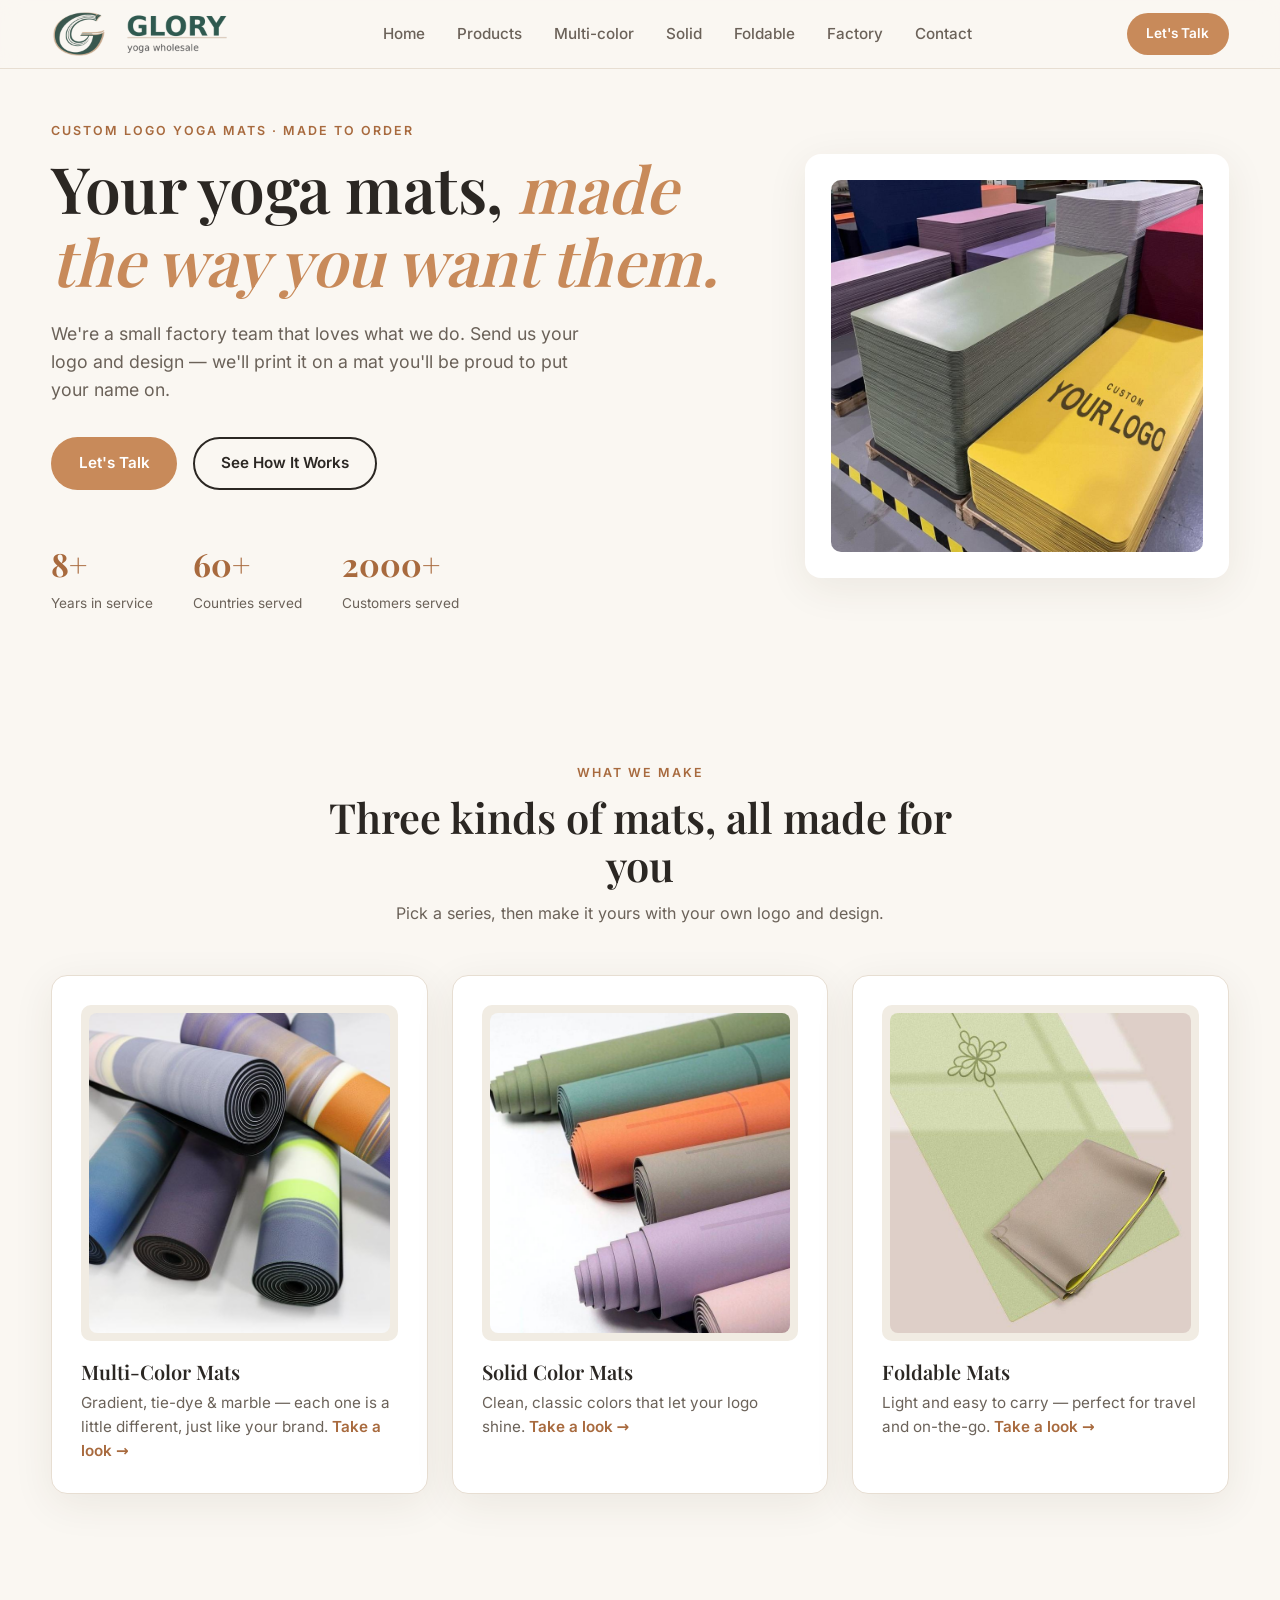
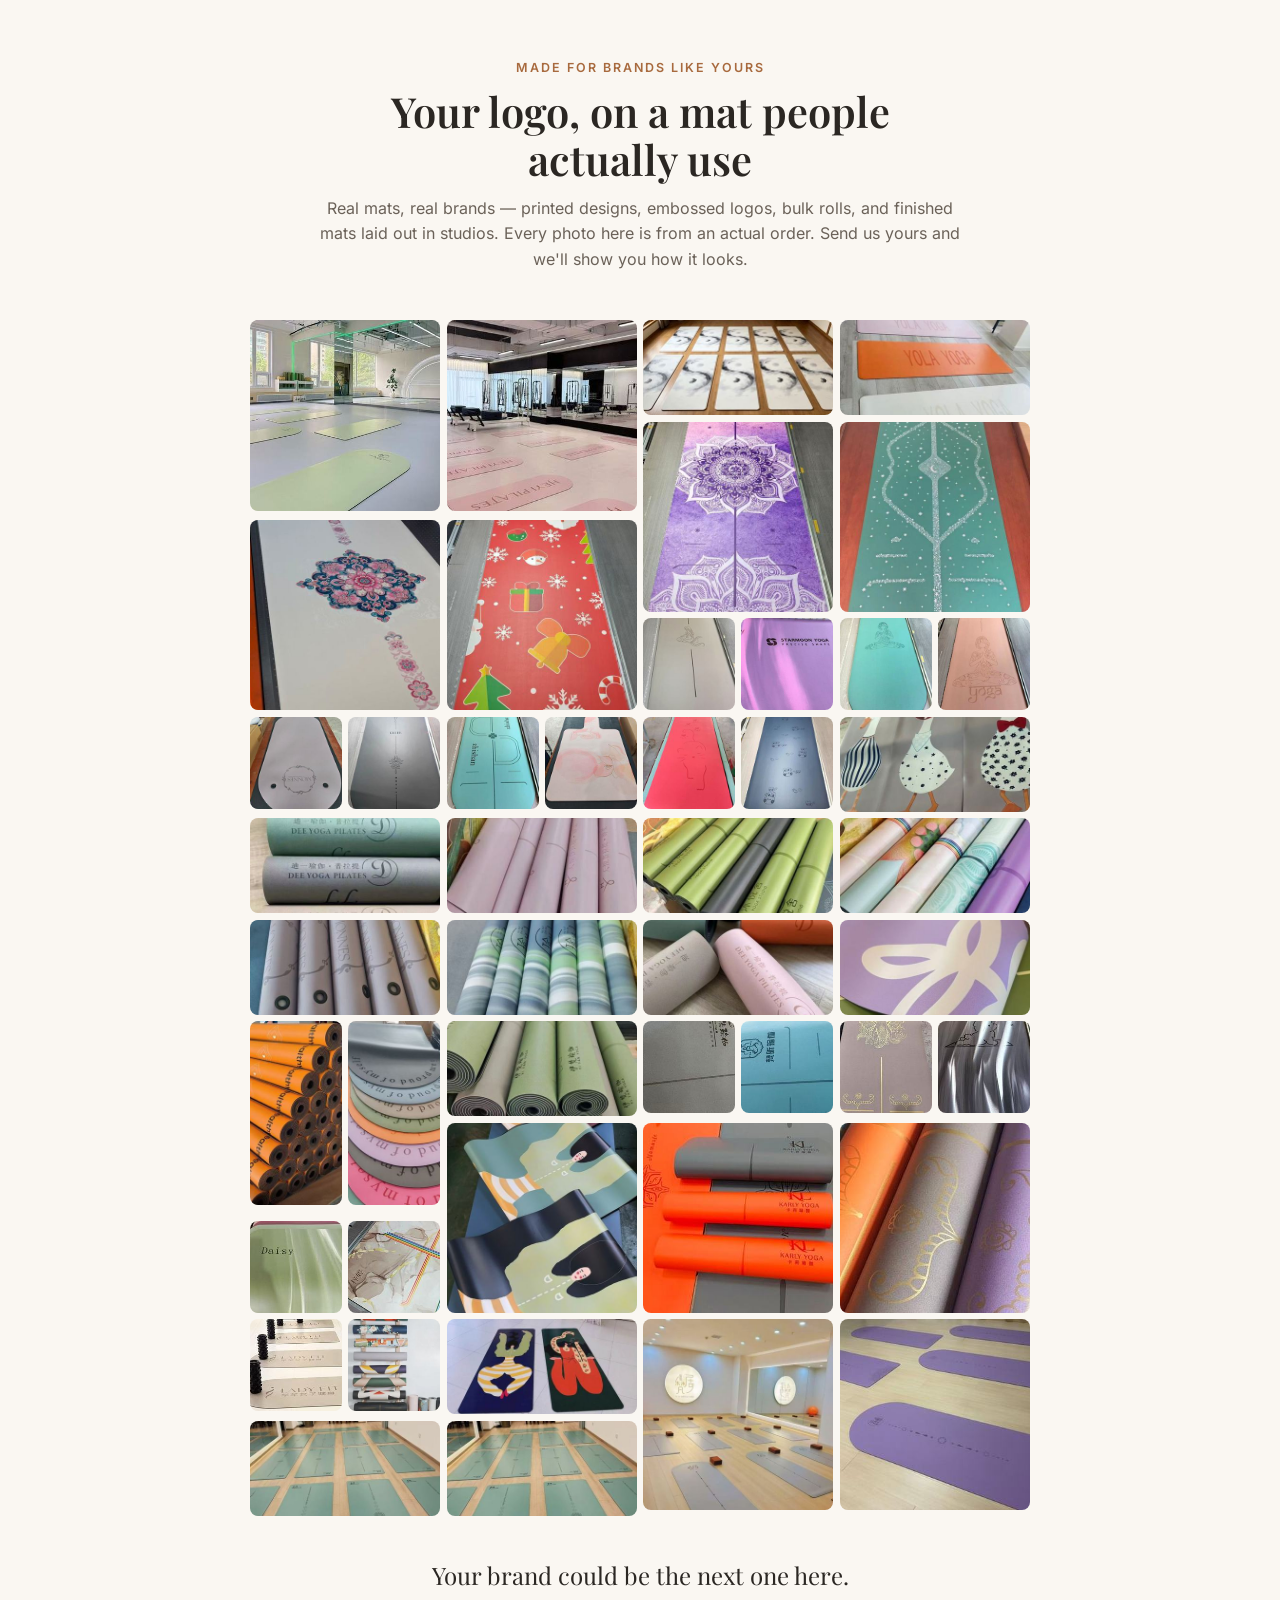
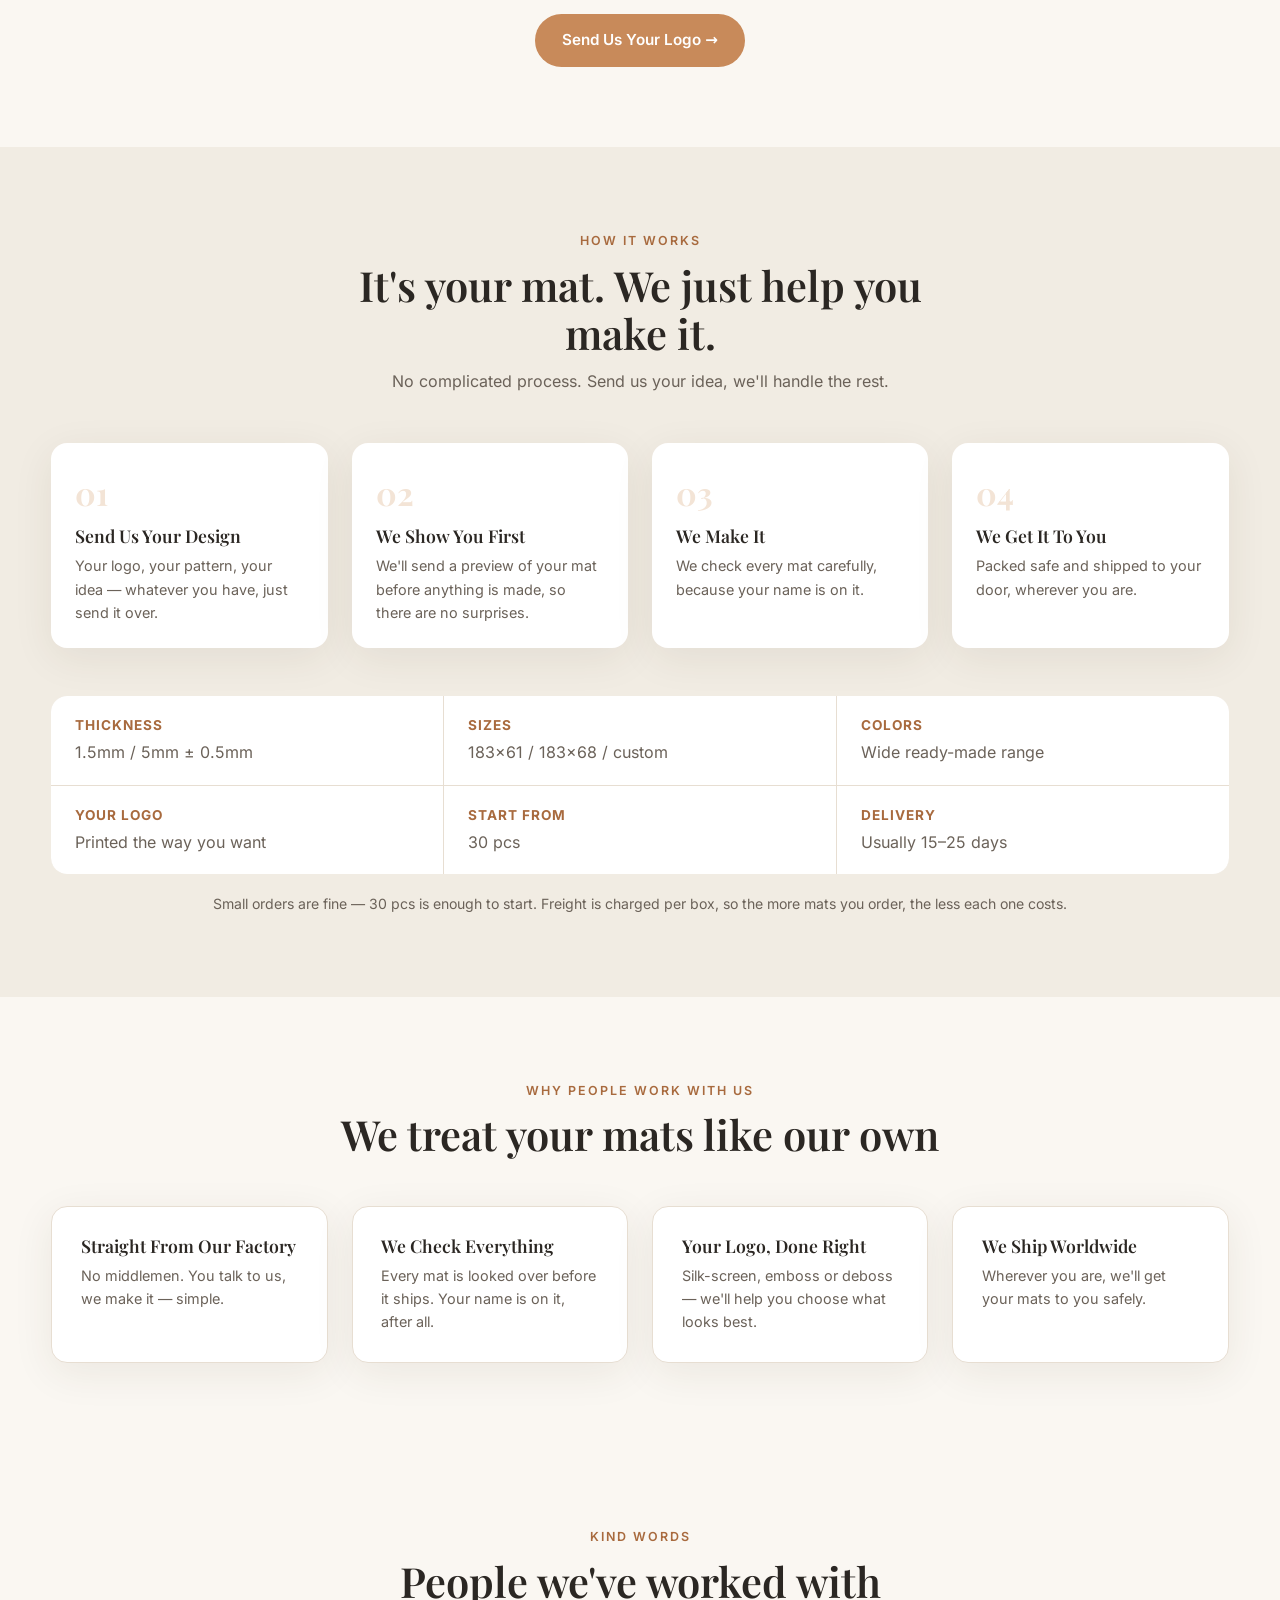
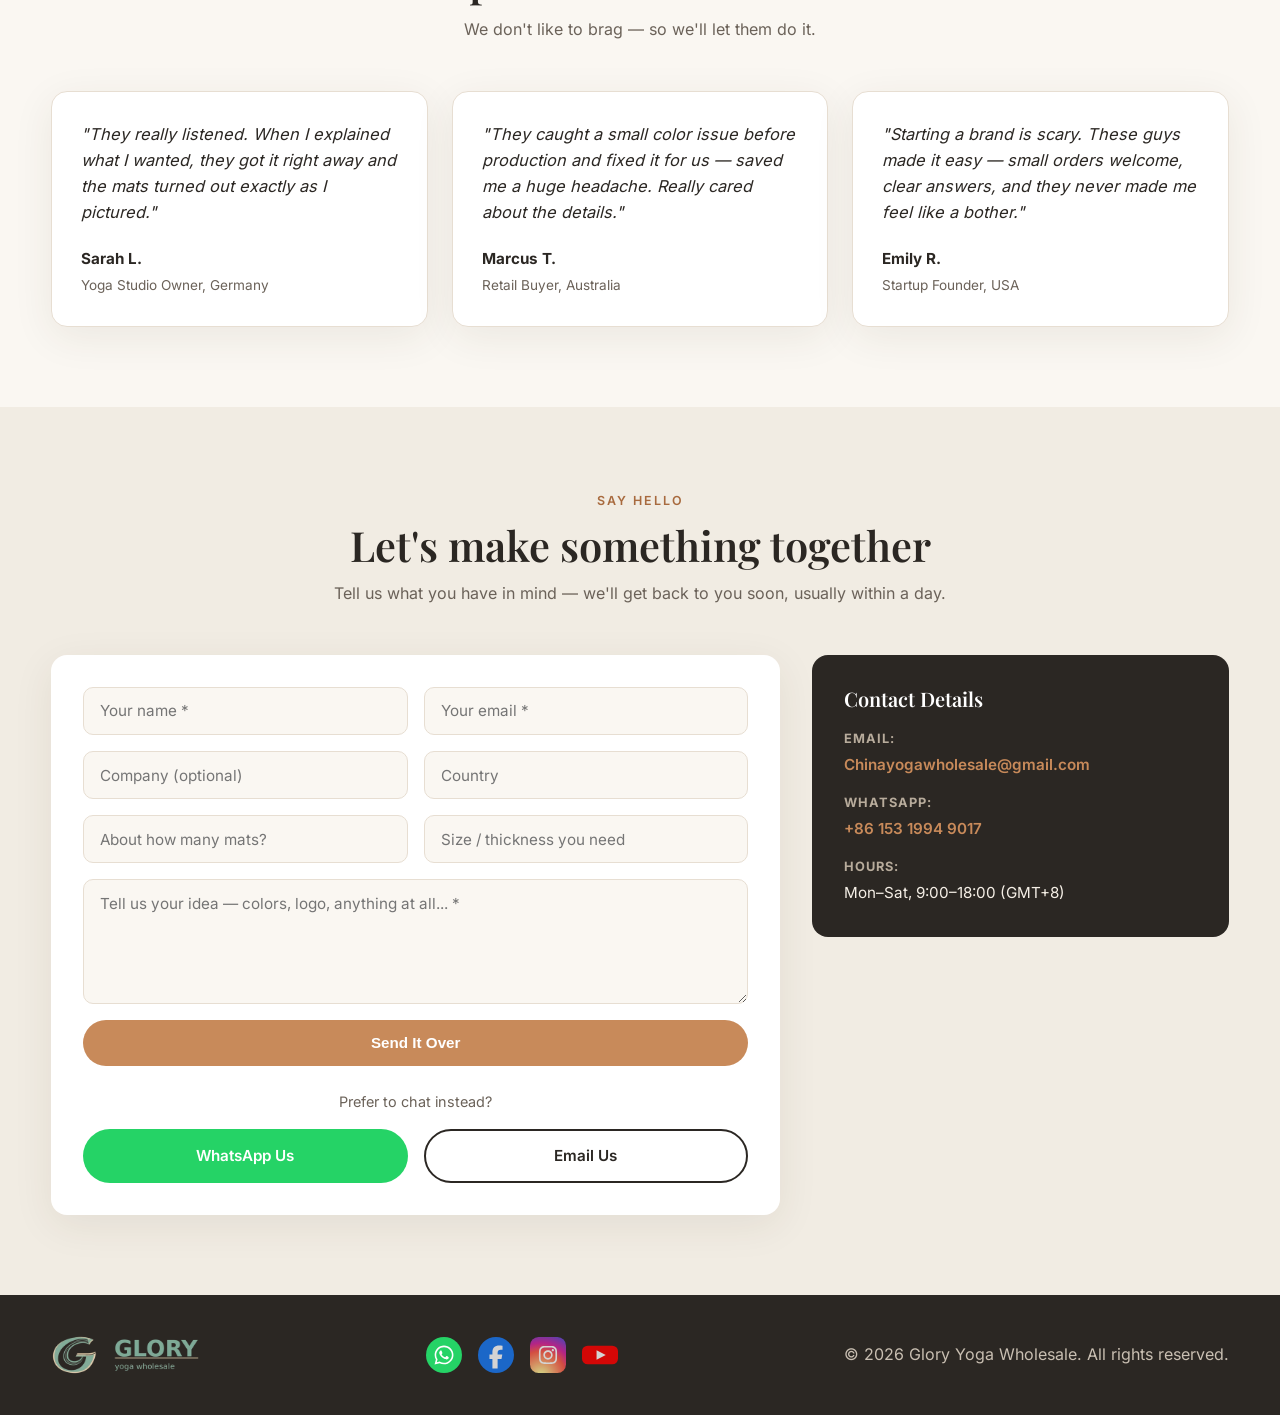
==== commit 664f9861: "Logo: switch navbar to image logo, add favicon" ====
--- a/index.html
+++ b/index.html
@@ -56,8 +56,8 @@
       </div>
       <div class="hero-stats">
         <div class="stat"><strong>8+</strong><span>Years in service</span></div>
-        <div class="stat"><strong>80+</strong><span>Countries served</span></div>
-        <div class="stat"><strong>1000+</strong><span>Customers served</span></div>
+        <div class="stat"><strong>60+</strong><span>Countries served</span></div>
+        <div class="stat"><strong>2000+</strong><span>Customers served</span></div>
       </div>
     </div>
   </section>
--- a/css/style.css
+++ b/css/style.css
@@ -381,3 +381,310 @@
   .ws-wall { padding: 2rem 0 3rem; }
   .ws-wall img { border-radius: 12px; }
 }
+
+/* ===== Product detail pages (multicolor / reusable) ===== */
+.pd-grid { display: grid; grid-template-columns: repeat(3, 1fr); gap: 1.5rem; }
+.pd-card { margin: 0; background: var(--card); border: 1px solid var(--line); border-radius: var(--radius); overflow: hidden; box-shadow: var(--shadow); }
+.pd-card img { display: block; width: 100%; height: 300px; object-fit: cover; background: var(--bg-alt); }
+.pd-card figcaption { padding: 1.1rem 1.3rem; font-size: .92rem; line-height: 1.6; color: var(--ink-soft); }
+.pd-card figcaption strong { display: block; color: var(--ink); font-size: 1rem; margin-bottom: .15rem; }
+
+.pd-specs { display: grid; grid-template-columns: 1fr 1fr; gap: 1px; background: var(--line); border: 1px solid var(--line); border-radius: 12px; overflow: hidden; margin-top: 1.4rem; }
+.pd-spec { background: var(--card); padding: .85rem 1rem; }
+.pd-spec strong { display: block; font-size: .72rem; color: var(--brand-dark); text-transform: uppercase; letter-spacing: .8px; margin-bottom: .2rem; }
+.pd-spec span { color: var(--ink-soft); font-size: .9rem; }
+
+@media (max-width: 900px) {
+  .pd-grid { grid-template-columns: 1fr; gap: 1.2rem; }
+  .pd-card img { height: 340px; }
+}
+@media (max-width: 620px) {
+  .pd-card img { height: 260px; }
+  .pd-specs { grid-template-columns: 1fr; }
+}
+
+/* Full collection poster */
+.pd-poster { max-width: 720px; margin: 0 auto; }
+.pd-poster img { display: block; width: 100%; height: auto; border-radius: var(--radius); box-shadow: var(--shadow); border: 1px solid var(--line); }
+
+/* Two detail cards side by side */
+.pd-duo { display: grid; grid-template-columns: 1fr 1fr; gap: 1.5rem; }
+@media (max-width: 900px) { .pd-duo { grid-template-columns: 1fr; } }
+
+/* Custom logo case gallery */
+.custom-grid { display: grid; grid-template-columns: repeat(4, 1fr); gap: 1.2rem; }
+.custom-grid .pd-card { border-radius: 12px; }
+.custom-grid .pd-card img { height: 220px; }
+.custom-grid .pd-card figcaption { padding: .8rem 1rem; font-size: .85rem; font-weight: 600; color: var(--ink); }
+@media (max-width: 900px) { .custom-grid { grid-template-columns: repeat(2, 1fr); } }
+@media (max-width: 620px) { .custom-grid { grid-template-columns: repeat(2, 1fr); gap: .8rem; } .custom-grid .pd-card img { height: 160px; } }
+
+/* ===== Multi-color page: calmer image scale + collage gallery ===== */
+.page-multicolor .page-hero { padding: 2.8rem 0 2rem; }
+.page-multicolor .page-hero h1 { font-size: clamp(2.2rem, 4vw, 3.2rem); }
+.page-multicolor .page-hero p { font-size: 1rem; }
+.page-multicolor .section { padding: 3.4rem 0; }
+.page-multicolor .product-intro { margin-bottom: 2.2rem; }
+.page-multicolor .product-intro h2 { font-size: clamp(1.6rem, 2.8vw, 2.15rem); }
+.page-multicolor .product-intro p { font-size: .98rem; }
+.page-multicolor .section-head { margin-bottom: 2rem; }
+.page-multicolor .pd-poster { max-width: 560px; }
+.page-multicolor .pd-card img { height: 210px; }
+.page-multicolor .pd-grid .pd-card img { height: 200px; }
+.page-multicolor .pd-card figcaption { padding: .8rem 1rem; }
+.page-multicolor .pd-img-thickness { object-position: center 88%; }
+
+.page-multicolor .color-range-block { grid-template-columns: 1.2fr .9fr; gap: 2rem; align-items: center; }
+.page-multicolor .color-range-img { max-width: 440px; }
+.page-multicolor .color-range-img img { height: 340px; width: auto; max-width: 100%; margin: 0 auto; object-fit: contain; }
+.page-multicolor .color-range-note h2 { font-size: clamp(1.5rem, 2.4vw, 1.95rem); margin-bottom: .8rem; }
+.page-multicolor .color-range-note p { font-size: .95rem; margin-bottom: .8rem; }
+.page-multicolor .color-range-note .pd-specs { margin-top: 1rem; }
+.page-multicolor .color-range-note .pd-spec { padding: .7rem .85rem; }
+.page-multicolor .color-range-note .pd-spec strong { font-size: .68rem; }
+.page-multicolor .color-range-note .pd-spec span { font-size: .86rem; }
+.page-multicolor .custom-intro { margin: 2.4rem 0 1.6rem; }
+
+/* Stitched logo-case collage: four-column row bands, no dead space */
+.page-multicolor .custom-grid { grid-auto-flow: row dense; grid-auto-rows: 82px; gap: .75rem; }
+.page-multicolor .custom-grid .pd-card { grid-row: span 2; display: flex; flex-direction: column; }
+.page-multicolor .custom-grid .pd-card:nth-child(3),
+.page-multicolor .custom-grid .pd-card:nth-child(4),
+.page-multicolor .custom-grid .pd-card:nth-child(7),
+.page-multicolor .custom-grid .pd-card:nth-child(8) { grid-column: span 2; }
+.page-multicolor .custom-grid .pd-card img { flex: 1 1 0; min-height: 0; height: auto; object-fit: cover; }
+.page-multicolor .custom-grid .pd-card:nth-child(3) img,
+.page-multicolor .custom-grid .pd-card:nth-child(4) img { object-position: center 22%; }
+.page-multicolor .custom-grid .pd-card:nth-child(8) img { object-position: center 25%; }
+/* 最后一排是宽卡，给足高度，避免手绘 logo 被压成窄条 */
+.page-multicolor .custom-grid .pd-card:nth-child(7),
+.page-multicolor .custom-grid .pd-card:nth-child(8) { grid-row: span 4; }
+.page-multicolor .custom-grid .pd-card figcaption { flex: 0 0 auto; padding: .5rem .75rem; font-size: .8rem; line-height: 1.35; }
+
+/* 桌面整体收紧一档：显示尺寸变小，但图片源文件仍是原分辨率，不影响清晰度 */
+@media (min-width: 901px) {
+  .page-multicolor .page-hero { padding: 2.2rem 0 1.6rem; }
+  .page-multicolor .page-hero h1 { font-size: clamp(2rem, 3.5vw, 2.8rem); }
+  .page-multicolor .page-hero p { font-size: .95rem; }
+  .page-multicolor .section { padding: 2.8rem 0; }
+  .page-multicolor .product-intro { margin-bottom: 1.8rem; }
+  .page-multicolor .product-intro h2 { font-size: clamp(1.5rem, 2.5vw, 1.95rem); }
+  .page-multicolor .pd-poster { max-width: 580px; }
+  .page-multicolor .pd-card img { height: 210px; }
+  .page-multicolor .pd-grid .pd-card img { height: 200px; }
+  .page-multicolor .pd-card figcaption { padding: .7rem .9rem; }
+  .page-multicolor .color-range-img img { height: 340px; }
+  .page-multicolor .custom-grid { grid-auto-rows: 74px; }
+}
+@media (max-width: 900px) {
+  .page-multicolor .pd-card img { height: 240px; }
+  /* 桌面右列变窄的规则不能带到手机，否则图片和规格表挤成两列 */
+  .page-multicolor .color-range-block { grid-template-columns: 1fr; gap: 1.5rem; }
+  .page-multicolor .color-range-img { max-width: 100%; }
+  .page-multicolor .color-range-img img { height: 320px; }
+  .page-multicolor .custom-grid { grid-template-columns: repeat(2, 1fr); grid-auto-rows: 86px; }
+  .page-multicolor .custom-grid .pd-card:nth-child(n) { grid-column: span 1; grid-row: span 2; }
+}
+@media (max-width: 620px) {
+  /* 手机首屏收紧：标题和段落都小一点，上下留白压短 */
+  .page-multicolor .page-hero { padding: 1.4rem 0 1rem; }
+  .page-multicolor .page-hero .eyebrow { margin-bottom: .35rem; font-size: .7rem; }
+  .page-multicolor .page-hero h1 { font-size: 1.75rem; line-height: 1.25; margin-bottom: .6rem; }
+  .page-multicolor .page-hero p { font-size: .9rem; line-height: 1.55; }
+  .page-multicolor .section { padding: 2.4rem 0; }
+  .page-multicolor .product-intro { margin-bottom: 1.6rem; }
+  .page-multicolor .product-intro h2 { font-size: 1.45rem; }
+  .page-multicolor .product-intro p { font-size: .9rem; }
+  /* 规格表手机端改 2 列，别一格占满整行把页面拉长 */
+  .page-multicolor .pd-specs { grid-template-columns: repeat(2, 1fr); }
+  .page-multicolor .pd-spec { padding: .6rem .7rem; }
+  .page-multicolor .pd-spec strong { font-size: .65rem; margin-bottom: .1rem; }
+  .page-multicolor .pd-spec span { font-size: .82rem; line-height: 1.35; }
+  .page-multicolor .pd-card img { height: 190px; }
+  .page-multicolor .pd-poster { max-width: 100%; }
+  .page-multicolor .color-range-img img { height: 260px; }
+  .page-multicolor .custom-grid { grid-auto-rows: 72px; }
+}
+
+/* ===== Multi-color page: calmer image scale + collage gallery ===== */
+.page-solid .page-hero { padding: 2.8rem 0 2rem; }
+.page-solid .page-hero h1 { font-size: clamp(2.2rem, 4vw, 3.2rem); }
+.page-solid .page-hero p { font-size: 1rem; }
+.page-solid .section { padding: 3.4rem 0; }
+.page-solid .product-intro { margin-bottom: 2.2rem; }
+.page-solid .product-intro h2 { font-size: clamp(1.6rem, 2.8vw, 2.15rem); }
+.page-solid .product-intro p { font-size: .98rem; }
+.page-solid .section-head { margin-bottom: 2rem; }
+.page-solid .pd-poster { max-width: 560px; }
+.page-solid .pd-card img { height: 210px; }
+.page-solid .pd-grid .pd-card img { height: 200px; }
+.page-solid .pd-card figcaption { padding: .8rem 1rem; }
+.page-solid .pd-img-thickness { object-position: center 88%; }
+
+.page-solid .color-range-block { grid-template-columns: 1.25fr .75fr; gap: 2.2rem; align-items: center; }
+.page-solid .color-range-img { max-width: 560px; }
+.page-solid .color-range-img img { height: 420px; width: auto; max-width: 100%; margin: 0 auto; object-fit: contain; }
+.page-solid .color-range-note h2 { font-size: clamp(1.4rem, 2.2vw, 1.8rem); margin-bottom: .7rem; }
+.page-solid .color-range-note p { font-size: .92rem; margin-bottom: .7rem; }
+.page-solid .color-range-note .pd-specs { margin-top: .9rem; }
+.page-solid .color-range-note .pd-spec { padding: .6rem .75rem; }
+.page-solid .color-range-note .pd-spec strong { font-size: .66rem; }
+.page-solid .color-range-note .pd-spec span { font-size: .83rem; }
+.page-solid .custom-intro { margin: 2.4rem 0 1.6rem; }
+
+/* Stitched logo-case collage: four-column row bands, no dead space */
+.page-solid .custom-grid { grid-auto-flow: row dense; grid-auto-rows: 82px; gap: .75rem; }
+.page-solid .custom-grid .pd-card { grid-row: span 2; display: flex; flex-direction: column; }
+.page-solid .custom-grid .pd-card:nth-child(3),
+.page-solid .custom-grid .pd-card:nth-child(4),
+.page-solid .custom-grid .pd-card:nth-child(7),
+.page-solid .custom-grid .pd-card:nth-child(8) { grid-column: span 2; }
+.page-solid .custom-grid .pd-card img { flex: 1 1 0; min-height: 0; height: auto; object-fit: cover; }
+.page-solid .custom-grid .pd-card:nth-child(3) img,
+.page-solid .custom-grid .pd-card:nth-child(4) img { object-position: center 22%; }
+.page-solid .custom-grid .pd-card:nth-child(8) img { object-position: center 25%; }
+/* 最后一排是宽卡，给足高度，避免手绘 logo 被压成窄条 */
+.page-solid .custom-grid .pd-card:nth-child(7),
+.page-solid .custom-grid .pd-card:nth-child(8) { grid-row: span 4; }
+.page-solid .custom-grid .pd-card figcaption { flex: 0 0 auto; padding: .5rem .75rem; font-size: .8rem; line-height: 1.35; }
+
+/* 桌面整体收紧一档：显示尺寸变小，但图片源文件仍是原分辨率，不影响清晰度 */
+@media (min-width: 901px) {
+  .page-solid .page-hero { padding: 2.2rem 0 1.6rem; }
+  .page-solid .page-hero h1 { font-size: clamp(2rem, 3.5vw, 2.8rem); }
+  .page-solid .page-hero p { font-size: .95rem; }
+  .page-solid .section { padding: 2.8rem 0; }
+  .page-solid .product-intro { margin-bottom: 1.8rem; }
+  .page-solid .product-intro h2 { font-size: clamp(1.5rem, 2.5vw, 1.95rem); }
+  .page-solid .pd-poster { max-width: 580px; }
+  .page-solid .pd-card img { height: 210px; }
+  .page-solid .pd-grid .pd-card img { height: 200px; }
+  .page-solid .pd-card figcaption { padding: .7rem .9rem; }
+  .page-solid .color-range-img img { height: 340px; }
+  .page-solid .custom-grid { grid-auto-rows: 74px; }
+}
+@media (max-width: 900px) {
+  .page-solid .pd-card img { height: 240px; }
+  /* 桌面右列变窄的规则不能带到手机，否则图片和规格表挤成两列 */
+  .page-solid .color-range-block { grid-template-columns: 1fr; gap: 1.5rem; }
+  .page-solid .color-range-img { max-width: 100%; }
+  .page-solid .color-range-img img { height: 320px; }
+  .page-solid .custom-grid { grid-template-columns: repeat(2, 1fr); grid-auto-rows: 86px; }
+  .page-solid .custom-grid .pd-card:nth-child(n) { grid-column: span 1; grid-row: span 2; }
+}
+@media (max-width: 620px) {
+  /* 手机首屏收紧：标题和段落都小一点，上下留白压短 */
+  .page-solid .page-hero { padding: 1.4rem 0 1rem; }
+  .page-solid .page-hero .eyebrow { margin-bottom: .35rem; font-size: .7rem; }
+  .page-solid .page-hero h1 { font-size: 1.75rem; line-height: 1.25; margin-bottom: .6rem; }
+  .page-solid .page-hero p { font-size: .9rem; line-height: 1.55; }
+  .page-solid .section { padding: 2.4rem 0; }
+  .page-solid .product-intro { margin-bottom: 1.6rem; }
+  .page-solid .product-intro h2 { font-size: 1.45rem; }
+  .page-solid .product-intro p { font-size: .9rem; }
+  /* 规格表手机端改 2 列，别一格占满整行把页面拉长 */
+  .page-solid .pd-specs { grid-template-columns: repeat(2, 1fr); }
+  .page-solid .pd-spec { padding: .6rem .7rem; }
+  .page-solid .pd-spec strong { font-size: .65rem; margin-bottom: .1rem; }
+  .page-solid .pd-spec span { font-size: .82rem; line-height: 1.35; }
+  .page-solid .pd-card img { height: 190px; }
+  .page-solid .pd-poster { max-width: 100%; }
+  .page-solid .color-range-img img { height: 260px; }
+  .page-solid .custom-grid { grid-auto-rows: 72px; }
+}
+
+
+/* ===== Solid page: 6-image gallery (first row 1,2,3wide; second row 4,5,6wide) ===== */
+.page-solid .custom-grid { grid-auto-rows: 74px; }
+.page-solid .custom-grid .pd-card:nth-child(n) { grid-column: span 1; grid-row: span 2; }
+.page-solid .custom-grid .pd-card:nth-child(3),
+.page-solid .custom-grid .pd-card:nth-child(6) { grid-column: span 2; }
+.page-solid .custom-grid .pd-card img { flex: 1 1 0; min-height: 0; height: auto; object-fit: cover; }
+.page-solid .custom-grid .pd-card figcaption { flex: 0 0 auto; padding: .5rem .75rem; font-size: .8rem; line-height: 1.35; }
+@media (max-width: 900px) {
+  .page-solid .custom-grid { grid-template-columns: repeat(2, 1fr); grid-auto-rows: 86px; }
+  .page-solid .custom-grid .pd-card:nth-child(n) { grid-column: span 1; grid-row: span 2; }
+}
+@media (max-width: 620px) {
+  .page-solid .custom-grid { grid-auto-rows: 72px; }
+}
+
+/* 图案十色卡：整张显示，不裁掉上下两排 */
+.page-solid .pd-pattern .pd-card img { object-fit: contain; height: 260px; }
+@media (max-width: 900px) { .page-solid .pd-pattern .pd-card img { height: 240px; } }
+@media (max-width: 620px) { .page-solid .pd-pattern .pd-card img { height: 210px; } }
+
+/* 纯色页：两种面色卡完整显示（文字多，不裁切） */
+.page-solid .pd-colorcharts { align-items: start; }
+.page-solid .pd-colorcharts .pd-card { background: transparent; box-shadow: none; }
+.page-solid .pd-colorcharts .pd-card img { object-fit: contain; height: 460px; background: #fff; }
+.page-solid .pd-colorcharts .pd-card figcaption { text-align: center; }
+@media (max-width: 900px) { .page-solid .pd-colorcharts .pd-card img { height: 380px; } }
+@media (max-width: 620px) { .page-solid .pd-colorcharts .pd-card img { height: 330px; } }
+
+/* 纯色页：定制工艺卡片 + 尺寸图完整显示 */
+.page-solid .pd-craft .pd-card img { object-fit: contain; height: 210px; }
+@media (max-width: 900px) { .page-solid .pd-craft .pd-card img { height: 220px; } }
+@media (max-width: 620px) { .page-solid .pd-craft .pd-card img { height: 190px; } }
+.page-solid .custom-sizes-poster { max-width: 560px; margin: 0 auto; }
+.page-solid .custom-sizes-poster img { object-fit: contain; }
+
+/* 纯色页定制工艺：手机端 2 列，避免单列过长 */
+@media (max-width: 620px) {
+  .page-solid .pd-craft { grid-template-columns: repeat(2, 1fr); gap: .8rem; }
+  .page-solid .pd-craft .pd-card img { height: 150px; }
+}
+
+/* ===== Foldable page ===== */
+.page-foldable .pd-card img { object-fit: contain; background: #fff; }
+.page-foldable a.pd-card { display: block; text-decoration: none; }
+.page-foldable .fd-overview .pd-card img { height: 340px; }
+.page-foldable .fd-duo { display: grid; grid-template-columns: 1fr 1fr; gap: 1.5rem; align-items: stretch; }
+.page-foldable .fd-duo .pd-card { margin: 0; height: 100%; }
+.page-foldable .fd-duo .pd-card img { height: 460px; }
+.page-foldable .fd-matte-grid .pd-card img { height: 340px; }
+.page-foldable .fd-scene { max-width: 560px; }
+.page-foldable .fd-gallery { margin-top: 1.5rem; }
+.page-foldable .product-intro .pd-specs { max-width: 34rem; margin-left: auto; margin-right: auto; }
+@media (max-width: 900px) {
+  .page-foldable .fd-duo { grid-template-columns: 1fr; }
+}
+@media (max-width: 620px) {
+  .page-foldable .fd-overview { grid-template-columns: 1fr; }
+  .page-foldable .fd-matte-grid { grid-template-columns: 1fr; }
+  .page-foldable .fd-overview .pd-card img,
+  .page-foldable .fd-matte-grid .pd-card img { height: 260px; }
+  .page-foldable .fd-duo .pd-card img { height: 320px; }
+}
+.page-foldable .gallery-uniform .g-item img { aspect-ratio: 1 / 1; }
+/* Foldable desktop: shrink images so each fits one screen (keep bottom gallery row) */
+@media (min-width: 901px) {
+  .page-foldable .fd-overview .pd-card img { height: 300px; }
+  .page-foldable .fd-duo .pd-card img { height: 400px; }
+  .page-foldable .fd-matte-grid .pd-card img { height: 300px; }
+  .page-foldable .pd-poster { max-width: 620px; }
+  .page-foldable .fd-scene { max-width: none; }
+  .page-foldable .fd-scene img { max-height: 620px; width: auto; max-width: 100%; margin: 0 auto; }
+}
+.page-foldable .gallery-uniform .g-item .g-caption {
+  position: static; display: block;
+  background: none; color: var(--ink-soft);
+  padding: .55rem .3rem .2rem; border-radius: 0; text-align: center;
+  backdrop-filter: none; font-weight: 500;
+}
+/* Mobile: compact the logo mosaic (uniform 3-col squares, no holes) */
+@media (max-width: 620px) {
+  .m-grid { grid-template-columns: repeat(3, 1fr); gap: .35rem; }
+  .m-item, .m-item.m-big, .m-item.m-wide, .m-item.m-tall {
+    grid-column: span 1; grid-row: span 1; aspect-ratio: 1 / 1;
+  }
+}
+.page-foldable .gallery-uniform .g-item img { height: auto; }
+.page-foldable .gallery-uniform { max-width: 880px; margin-left: auto; margin-right: auto; }
+/* Foldable desktop: tighter vertical rhythm between sections */
+@media (min-width: 901px) {
+  .page-foldable .section { padding: 3.2rem 0; }
+  .page-foldable .section-head { margin-bottom: 2.2rem; }
+  .page-foldable .product-intro { margin-bottom: 2.2rem; }
+  .page-foldable .hero { padding-bottom: 0; }
+}
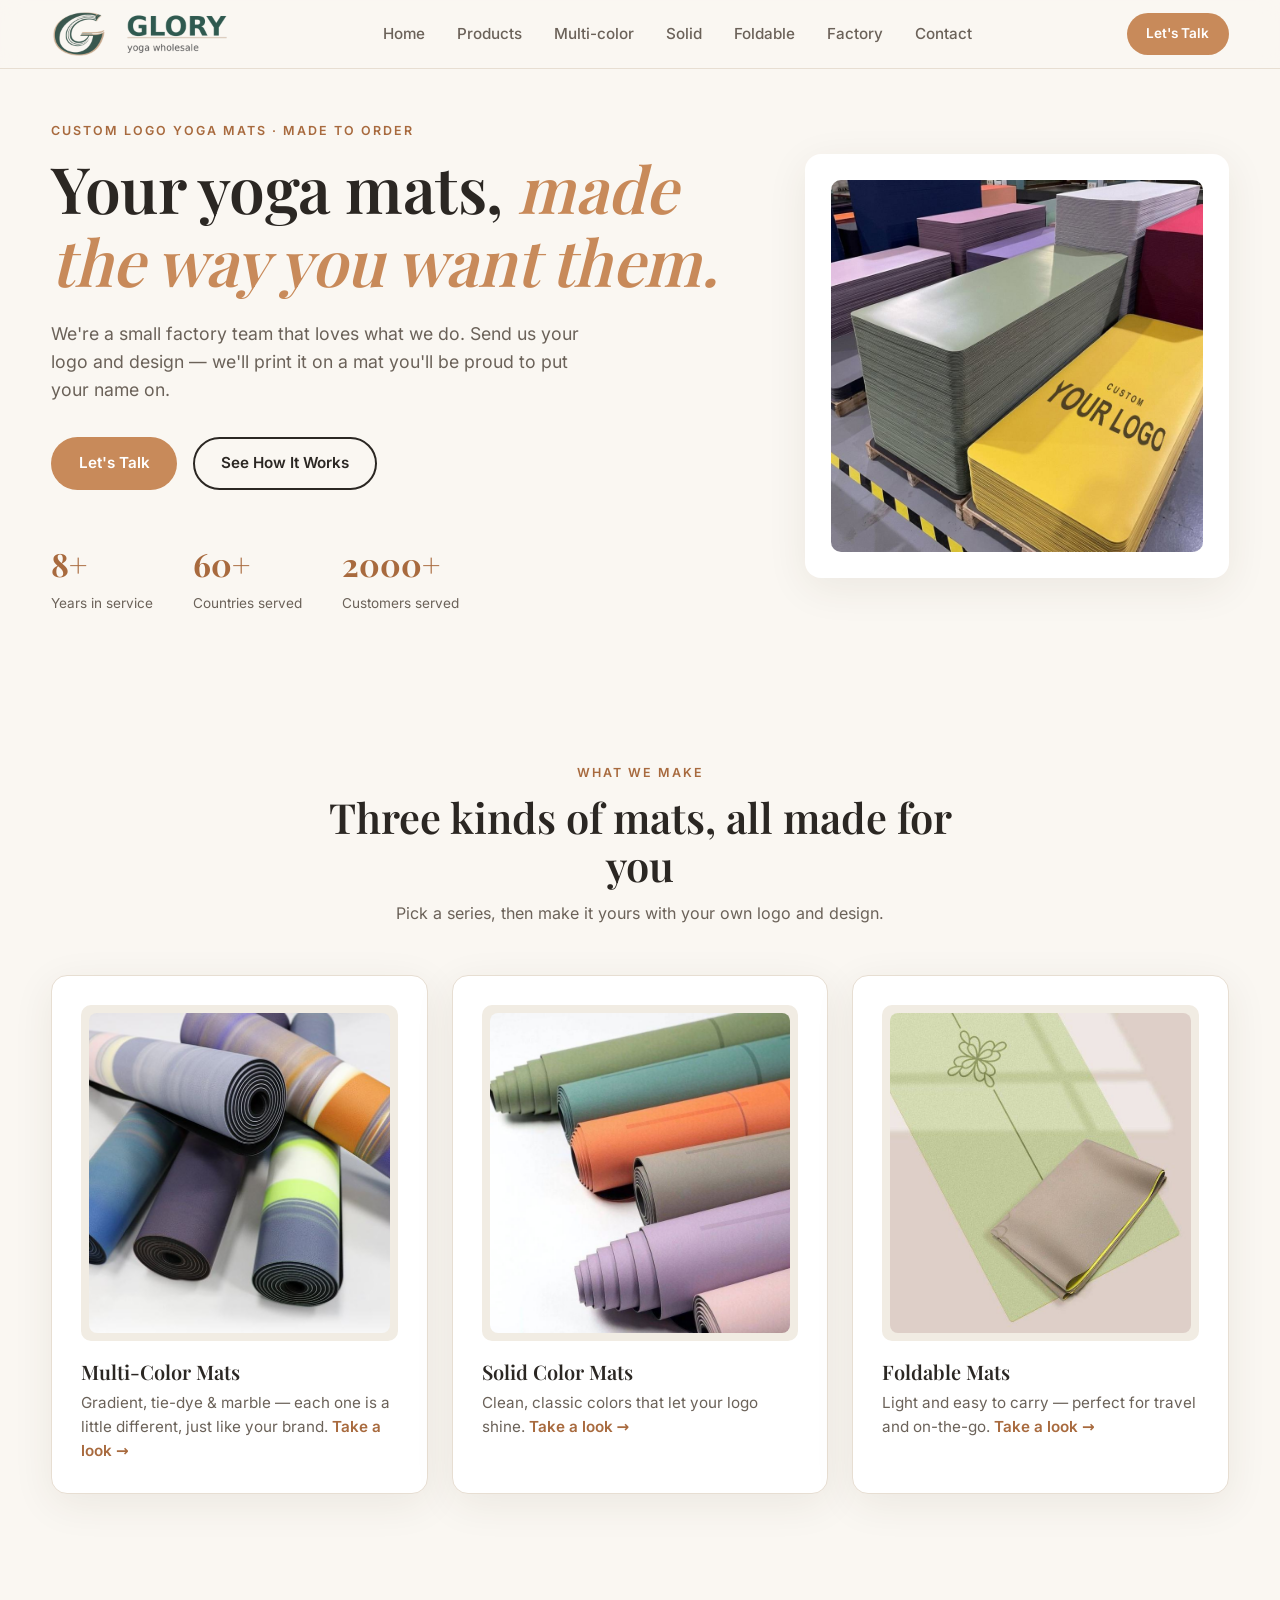
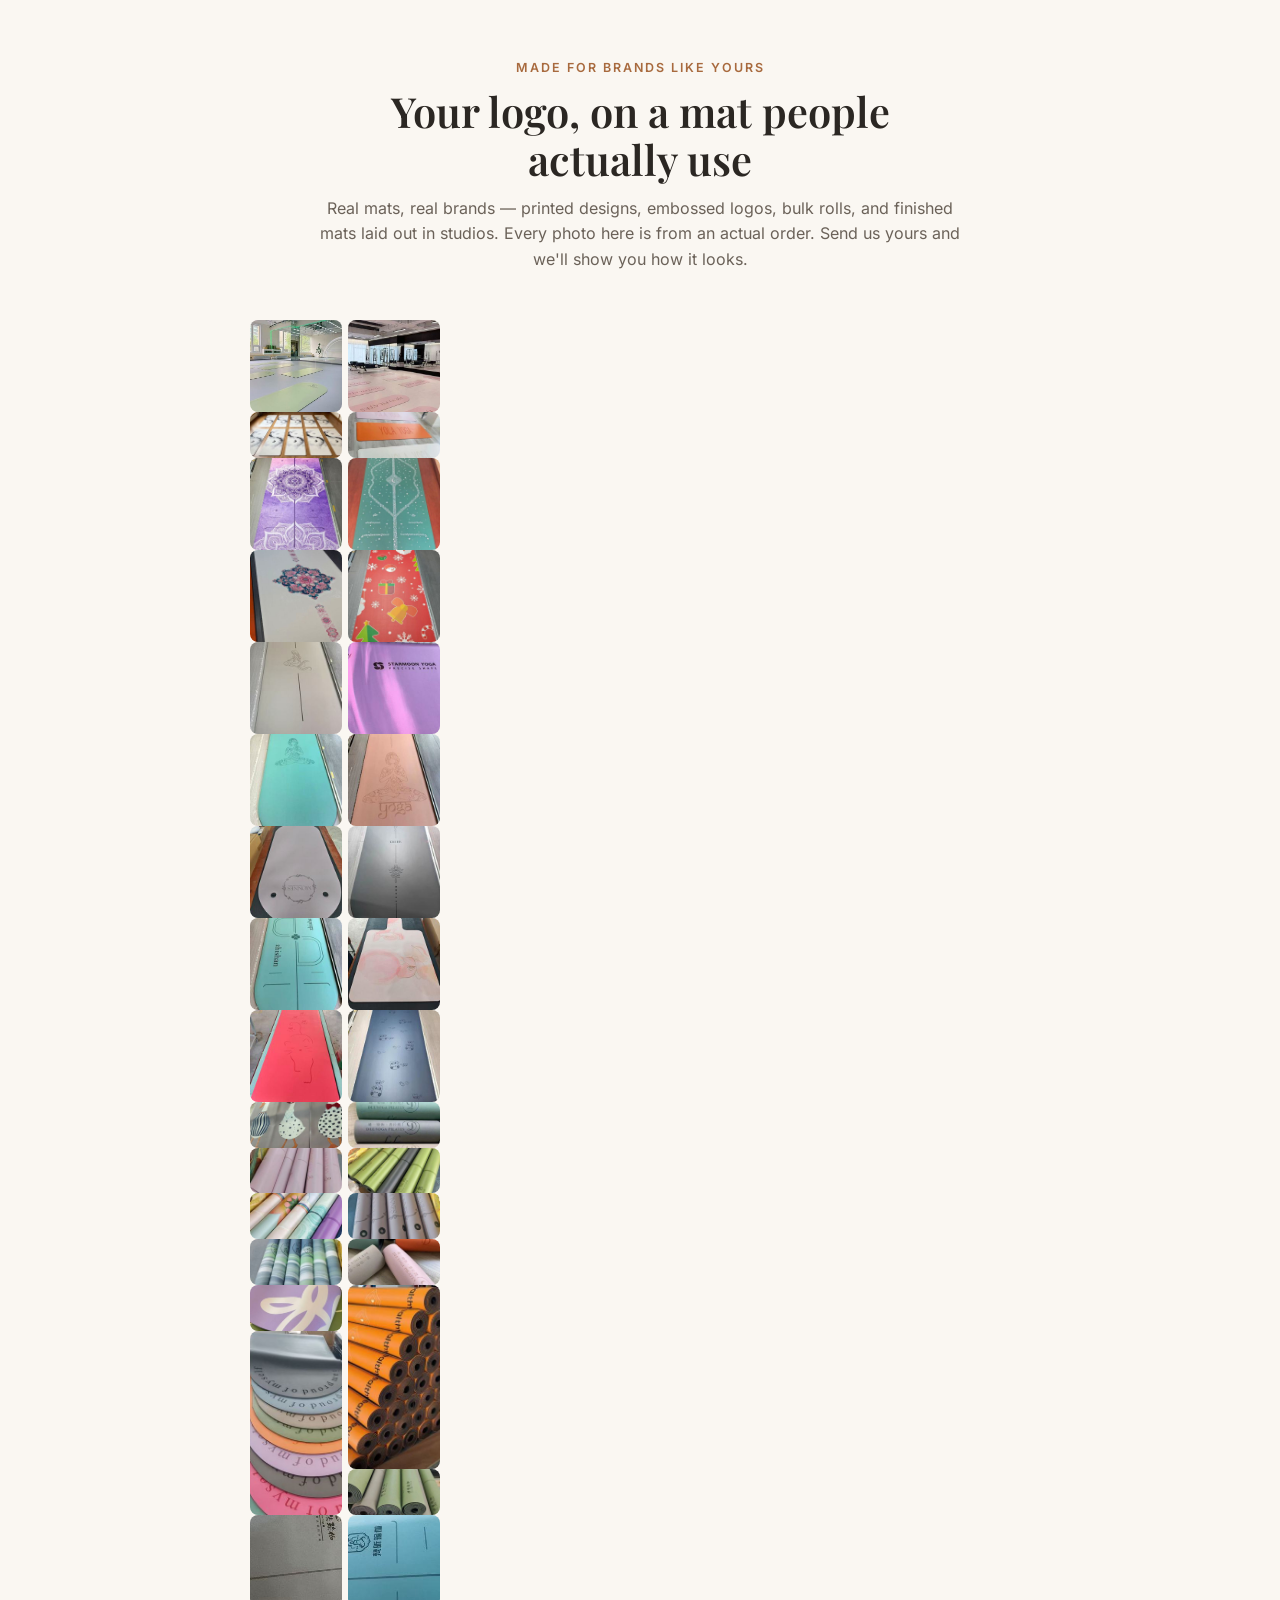
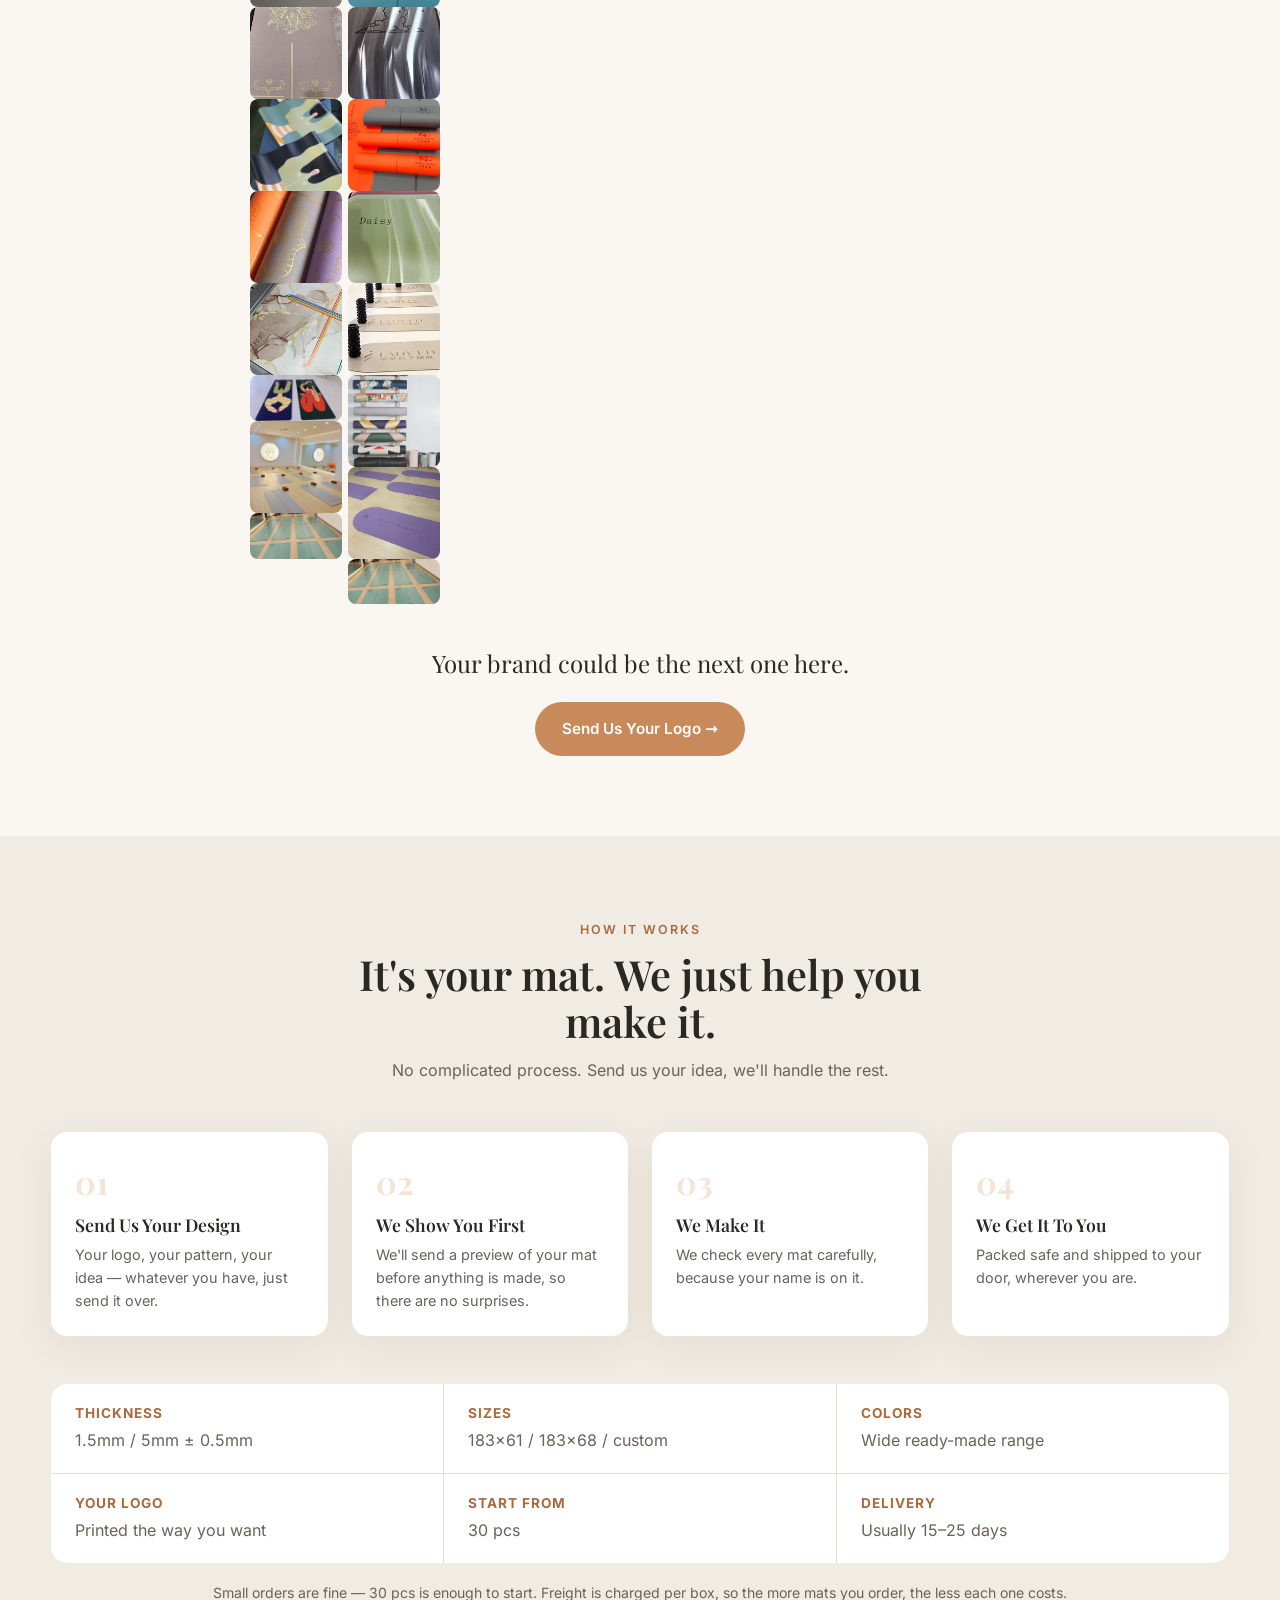
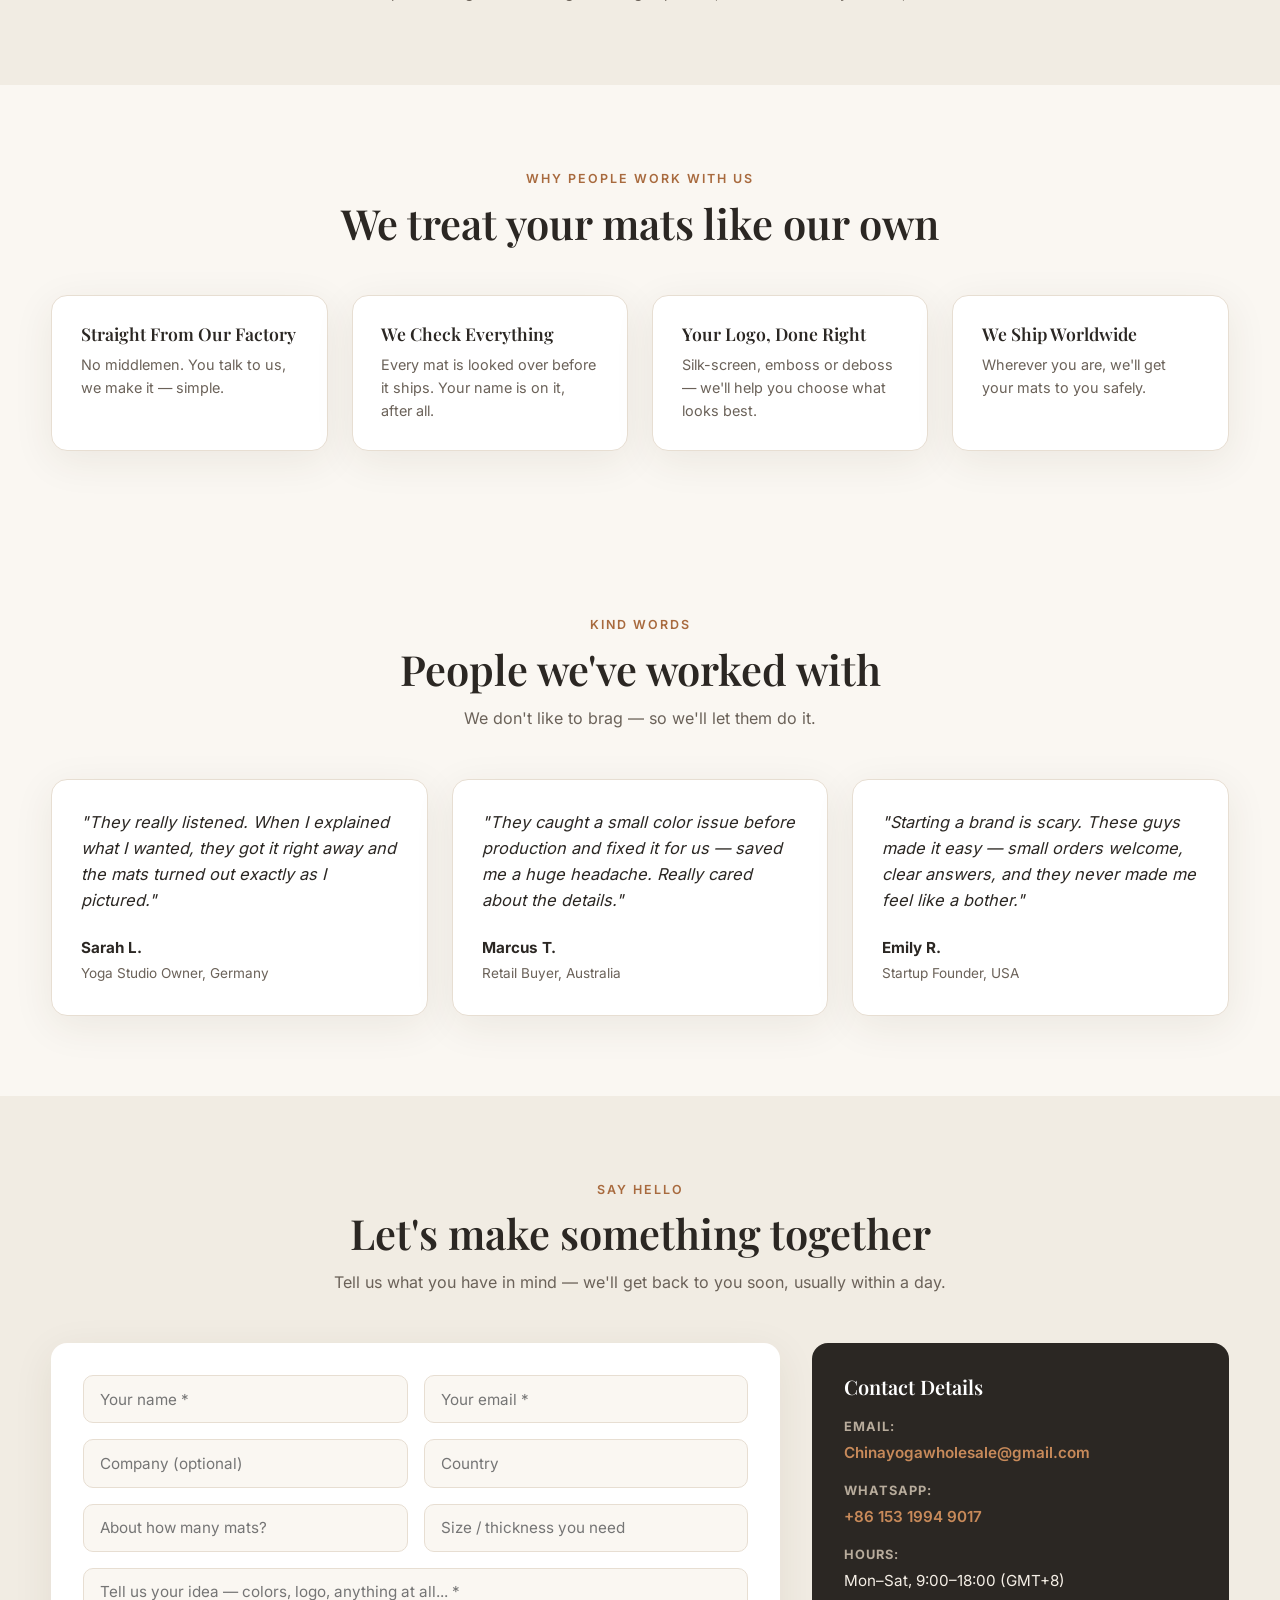
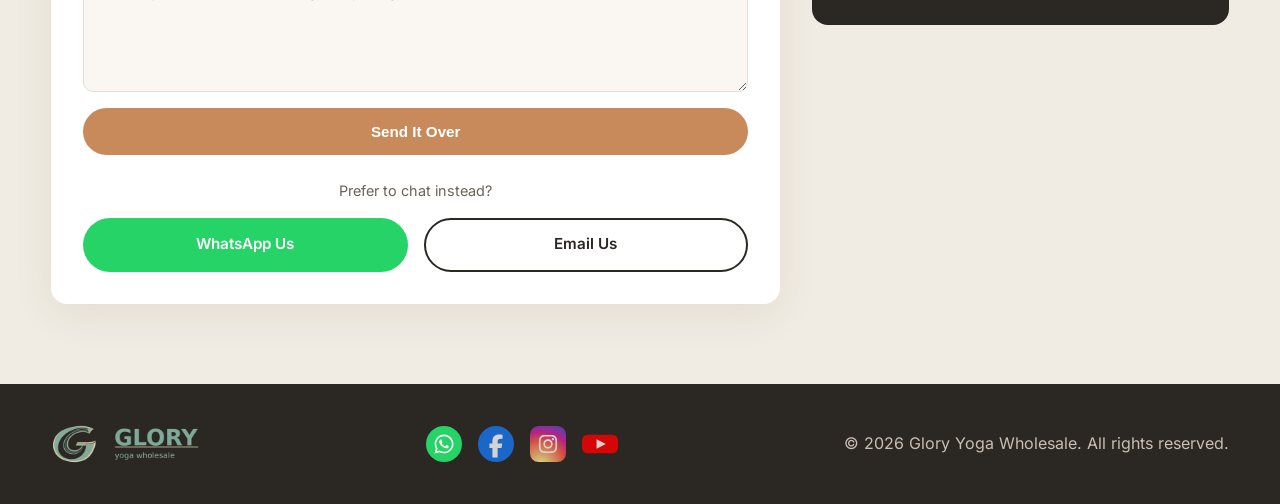
==== commit dc3502a3: "Logo: switch navbar to image logo, add favicon" ====
--- a/index.html
+++ b/index.html
@@ -100,52 +100,58 @@
       </div>
       <div class="logo-mosaic">
         <div class="m-grid">
-          <figure class="m-item m-big"><img src="images/logo-custom/mosaic-56.jpg" alt="Custom logo mats laid out in a bright modern yoga studio" loading="lazy" decoding="async" /></figure>
-          <figure class="m-item m-big"><img src="images/logo-custom/mosaic-48.jpg" alt="Rows of custom printed yoga mats laid out in a yoga studio" loading="lazy" decoding="async" /></figure>
-          <figure class="m-item m-wide"><img src="images/logo-custom/mosaic-59.jpg" alt="Ten custom ink-wash printed mats laid out on a studio floor" loading="lazy" decoding="async" /></figure>
-          <figure class="m-item m-wide"><img src="images/logo-custom/mosaic-49.jpg" alt="Many custom logo yoga mats displayed on a studio floor" loading="lazy" decoding="async" /></figure>
-          <figure class="m-item m-big"><img src="images/logo-custom/mosaic-01.jpg" alt="Full flat-lay view of a custom printed mandala yoga mat" loading="lazy" decoding="async" /></figure>
-          <figure class="m-item m-big"><img src="images/logo-custom/mosaic-02.jpg" alt="Full flat-lay view of a custom yoga mat with alignment lines" loading="lazy" decoding="async" /></figure>
-          <figure class="m-item m-big"><img src="images/logo-custom/mosaic-03.jpg" alt="Full view of a custom mandala pattern yoga mat" loading="lazy" decoding="async" /></figure>
-          <figure class="m-item m-big"><img src="images/logo-custom/mosaic-04.jpg" alt="Full view of a custom festive pattern yoga mat" loading="lazy" decoding="async" /></figure>
-          <figure class="m-item"><img src="images/logo-custom/mosaic-19.jpg" alt="Custom logo printed across a full grey yoga mat" loading="lazy" decoding="async" /></figure>
-          <figure class="m-item"><img src="images/logo-custom/mosaic-20.jpg" alt="Custom printed logo on a purple marbled yoga mat" loading="lazy" decoding="async" /></figure>
-          <figure class="m-item"><img src="images/logo-custom/mosaic-21.jpg" alt="Full view of a custom printed teal yoga mat" loading="lazy" decoding="async" /></figure>
-          <figure class="m-item"><img src="images/logo-custom/mosaic-22.jpg" alt="Full view of a custom pattern yoga mat" loading="lazy" decoding="async" /></figure>
-          <figure class="m-item"><img src="images/logo-custom/mosaic-23.jpg" alt="Full view of a grey yoga mat with custom logo" loading="lazy" decoding="async" /></figure>
-          <figure class="m-item"><img src="images/logo-custom/mosaic-24.jpg" alt="Custom logo and alignment lines on a grey mat" loading="lazy" decoding="async" /></figure>
-          <figure class="m-item"><img src="images/logo-custom/mosaic-25.jpg" alt="Custom alignment line design on a teal mat" loading="lazy" decoding="async" /></figure>
-          <figure class="m-item"><img src="images/logo-custom/mosaic-26.jpg" alt="Custom floral pattern printed on a pink mat" loading="lazy" decoding="async" /></figure>
-          <figure class="m-item"><img src="images/logo-custom/mosaic-27.jpg" alt="Custom figure pattern printed on a red mat" loading="lazy" decoding="async" /></figure>
-          <figure class="m-item"><img src="images/logo-custom/mosaic-28.jpg" alt="Custom footprint design on a blue mat" loading="lazy" decoding="async" /></figure>
-          <figure class="m-item m-wide"><img src="images/logo-custom/mosaic-29.jpg" alt="Custom duck print design on a yoga mat" loading="lazy" decoding="async" /></figure>
-          <figure class="m-item m-wide"><img src="images/logo-custom/mosaic-31.jpg" alt="Bundle of rolled custom yoga mats" loading="lazy" decoding="async" /></figure>
-          <figure class="m-item m-wide"><img src="images/logo-custom/mosaic-32.jpg" alt="Rolls of pale purple custom yoga mats" loading="lazy" decoding="async" /></figure>
-          <figure class="m-item m-wide"><img src="images/logo-custom/mosaic-33.jpg" alt="Bundle of green custom logo yoga mats" loading="lazy" decoding="async" /></figure>
-          <figure class="m-item m-wide"><img src="images/logo-custom/mosaic-34.jpg" alt="Batch of colorful rolled yoga mats" loading="lazy" decoding="async" /></figure>
-          <figure class="m-item m-wide"><img src="images/logo-custom/mosaic-36.jpg" alt="Stack of rolled branded yoga mats" loading="lazy" decoding="async" /></figure>
-          <figure class="m-item m-wide"><img src="images/logo-custom/mosaic-37.jpg" alt="Batch of rolled custom logo yoga mats" loading="lazy" decoding="async" /></figure>
-          <figure class="m-item m-wide"><img src="images/logo-custom/mosaic-38.jpg" alt="Bundle of pink and orange rolled mats" loading="lazy" decoding="async" /></figure>
-          <figure class="m-item m-wide"><img src="images/logo-custom/mosaic-39.jpg" alt="Rolls of custom printed yoga mats" loading="lazy" decoding="async" /></figure>
-          <figure class="m-item m-tall"><img src="images/logo-custom/mosaic-64.jpg" alt="Stack of orange custom yoga mats printed with a brand logo" loading="lazy" decoding="async" /></figure>
-          <figure class="m-item m-tall"><img src="images/logo-custom/mosaic-65.jpg" alt="Layered custom printed yoga mats with lettering in soft colors" loading="lazy" decoding="async" /></figure>
-          <figure class="m-item m-wide"><img src="images/logo-custom/mosaic-66.jpg" alt="Green and grey rolled mats with a printed YI FAN YOGA logo" loading="lazy" decoding="async" /></figure>
-          <figure class="m-item"><img src="images/logo-custom/mosaic-42.jpg" alt="Close-up of an embossed brand logo on a grey mat" loading="lazy" decoding="async" /></figure>
-          <figure class="m-item"><img src="images/logo-custom/mosaic-43.jpg" alt="Close-up of a printed logo on a blue mat" loading="lazy" decoding="async" /></figure>
-          <figure class="m-item"><img src="images/logo-custom/mosaic-44.jpg" alt="Close-up of a gold logo on a mauve mat" loading="lazy" decoding="async" /></figure>
-          <figure class="m-item"><img src="images/logo-custom/mosaic-45.jpg" alt="Close-up of a metallic finish custom mat" loading="lazy" decoding="async" /></figure>
-          <figure class="m-item m-big"><img src="images/logo-custom/mosaic-60.jpg" alt="Custom printed mats in bold colors fresh from production" loading="lazy" decoding="async" /></figure>
-          <figure class="m-item m-big"><img src="images/logo-custom/mosaic-50.jpg" alt="Foldable custom yoga mats in orange and grey with logos" loading="lazy" decoding="async" /></figure>
-          <figure class="m-item m-big"><img src="images/logo-custom/mosaic-51.jpg" alt="Rolled custom yoga mats in multiple colors" loading="lazy" decoding="async" /></figure>
-          <figure class="m-item"><img src="images/logo-custom/mosaic-53.jpg" alt="Close-up of a Daisy brand logo embossed on a green yoga mat" loading="lazy" decoding="async" /></figure>
-          <figure class="m-item"><img src="images/logo-custom/mosaic-54.jpg" alt="Custom marble pattern and alignment lines on a yoga mat" loading="lazy" decoding="async" /></figure>
-          <figure class="m-item"><img src="images/logo-custom/mosaic-58.jpg" alt="Lady Fit branded mats laid out in a fitness studio" loading="lazy" decoding="async" /></figure>
-          <figure class="m-item"><img src="images/logo-custom/mosaic-61.jpg" alt="Custom printed yoga mats displayed on a wooden rack" loading="lazy" decoding="async" /></figure>
-          <figure class="m-item m-wide"><img src="images/logo-custom/mosaic-62.jpg" alt="Two custom illustrated mats laid out in a bright studio" loading="lazy" decoding="async" /></figure>
-          <figure class="m-item m-big"><img src="images/logo-custom/mosaic-55.jpg" alt="Grey custom logo yoga mats arranged in a yoga studio" loading="lazy" decoding="async" /></figure>
-          <figure class="m-item m-big"><img src="images/logo-custom/mosaic-57.jpg" alt="Purple custom printed mats laid out on a studio floor" loading="lazy" decoding="async" /></figure>
-          <figure class="m-item m-wide"><img src="images/logo-custom/mosaic-63.jpg" alt="Rows of custom green logo mats laid out in a yoga classroom" loading="lazy" decoding="async" /></figure>
-          <figure class="m-item m-wide"><img src="images/logo-custom/mosaic-47.jpg" alt="Custom mats displayed in a studio space" loading="lazy" decoding="async" /></figure>
+          <div class="m-col">
+            <!-- 左栏：与右栏按图片高矮配平，底部对齐 -->
+            <figure class="m-item m-big" style="order:1"><img src="images/logo-custom/mosaic-56.jpg" alt="Custom logo mats laid out in a bright modern yoga studio" loading="lazy" decoding="async" /></figure>
+            <figure class="m-item m-wide" style="order:3"><img src="images/logo-custom/mosaic-59.jpg" alt="Ten custom ink-wash printed mats laid out on a studio floor" loading="lazy" decoding="async" /></figure>
+            <figure class="m-item m-big" style="order:5"><img src="images/logo-custom/mosaic-01.jpg" alt="Full flat-lay view of a custom printed mandala yoga mat" loading="lazy" decoding="async" /></figure>
+            <figure class="m-item m-big" style="order:7"><img src="images/logo-custom/mosaic-03.jpg" alt="Full view of a custom mandala pattern yoga mat" loading="lazy" decoding="async" /></figure>
+            <figure class="m-item" style="order:9"><img src="images/logo-custom/mosaic-19.jpg" alt="Custom logo printed across a full grey yoga mat" loading="lazy" decoding="async" /></figure>
+            <figure class="m-item" style="order:11"><img src="images/logo-custom/mosaic-21.jpg" alt="Full view of a custom printed teal yoga mat" loading="lazy" decoding="async" /></figure>
+            <figure class="m-item" style="order:13"><img src="images/logo-custom/mosaic-23.jpg" alt="Full view of a grey yoga mat with custom logo" loading="lazy" decoding="async" /></figure>
+            <figure class="m-item" style="order:15"><img src="images/logo-custom/mosaic-25.jpg" alt="Custom alignment line design on a teal mat" loading="lazy" decoding="async" /></figure>
+            <figure class="m-item" style="order:17"><img src="images/logo-custom/mosaic-27.jpg" alt="Custom figure pattern printed on a red mat" loading="lazy" decoding="async" /></figure>
+            <figure class="m-item m-wide" style="order:19"><img src="images/logo-custom/mosaic-29.jpg" alt="Custom duck print design on a yoga mat" loading="lazy" decoding="async" /></figure>
+            <figure class="m-item m-wide" style="order:21"><img src="images/logo-custom/mosaic-32.jpg" alt="Rolls of pale purple custom yoga mats" loading="lazy" decoding="async" /></figure>
+            <figure class="m-item m-wide" style="order:23"><img src="images/logo-custom/mosaic-34.jpg" alt="Batch of colorful rolled yoga mats" loading="lazy" decoding="async" /></figure>
+            <figure class="m-item m-wide" style="order:25"><img src="images/logo-custom/mosaic-37.jpg" alt="Batch of rolled custom logo yoga mats" loading="lazy" decoding="async" /></figure>
+            <figure class="m-item m-wide" style="order:27"><img src="images/logo-custom/mosaic-39.jpg" alt="Rolls of custom printed yoga mats" loading="lazy" decoding="async" /></figure>
+            <figure class="m-item m-tall" style="order:29"><img src="images/logo-custom/mosaic-65.jpg" alt="Layered custom printed yoga mats with lettering in soft colors" loading="lazy" decoding="async" /></figure>
+            <figure class="m-item" style="order:31"><img src="images/logo-custom/mosaic-42.jpg" alt="Close-up of an embossed brand logo on a grey mat" loading="lazy" decoding="async" /></figure>
+            <figure class="m-item" style="order:33"><img src="images/logo-custom/mosaic-44.jpg" alt="Close-up of a gold logo on a mauve mat" loading="lazy" decoding="async" /></figure>
+            <figure class="m-item m-big" style="order:35"><img src="images/logo-custom/mosaic-60.jpg" alt="Custom printed mats in bold colors fresh from production" loading="lazy" decoding="async" /></figure>
+            <figure class="m-item m-big" style="order:37"><img src="images/logo-custom/mosaic-51.jpg" alt="Rolled custom yoga mats in multiple colors" loading="lazy" decoding="async" /></figure>
+            <figure class="m-item" style="order:39"><img src="images/logo-custom/mosaic-54.jpg" alt="Custom marble pattern and alignment lines on a yoga mat" loading="lazy" decoding="async" /></figure>
+            <figure class="m-item m-wide" style="order:42"><img src="images/logo-custom/mosaic-62.jpg" alt="Two custom illustrated mats laid out in a bright studio" loading="lazy" decoding="async" /></figure>
+            <figure class="m-item m-big" style="order:43"><img src="images/logo-custom/mosaic-55.jpg" alt="Grey custom logo yoga mats arranged in a yoga studio" loading="lazy" decoding="async" /></figure>
+            <figure class="m-item m-wide" style="order:45"><img src="images/logo-custom/mosaic-63.jpg" alt="Rows of custom green logo mats laid out in a yoga classroom" loading="lazy" decoding="async" /></figure>
+          </div>
+          <div class="m-col">
+            <!-- 右栏 -->
+            <figure class="m-item m-big" style="order:2"><img src="images/logo-custom/mosaic-48.jpg" alt="Rows of custom printed yoga mats laid out in a yoga studio" loading="lazy" decoding="async" /></figure>
+            <figure class="m-item m-wide" style="order:4"><img src="images/logo-custom/mosaic-49.jpg" alt="Many custom logo yoga mats displayed on a studio floor" loading="lazy" decoding="async" /></figure>
+            <figure class="m-item m-big" style="order:6"><img src="images/logo-custom/mosaic-02.jpg" alt="Full flat-lay view of a custom yoga mat with alignment lines" loading="lazy" decoding="async" /></figure>
+            <figure class="m-item m-big" style="order:8"><img src="images/logo-custom/mosaic-04.jpg" alt="Full view of a custom festive pattern yoga mat" loading="lazy" decoding="async" /></figure>
+            <figure class="m-item" style="order:10"><img src="images/logo-custom/mosaic-20.jpg" alt="Custom printed logo on a purple marbled yoga mat" loading="lazy" decoding="async" /></figure>
+            <figure class="m-item" style="order:12"><img src="images/logo-custom/mosaic-22.jpg" alt="Full view of a custom pattern yoga mat" loading="lazy" decoding="async" /></figure>
+            <figure class="m-item" style="order:14"><img src="images/logo-custom/mosaic-24.jpg" alt="Custom logo and alignment lines on a grey mat" loading="lazy" decoding="async" /></figure>
+            <figure class="m-item" style="order:16"><img src="images/logo-custom/mosaic-26.jpg" alt="Custom floral pattern printed on a pink mat" loading="lazy" decoding="async" /></figure>
+            <figure class="m-item" style="order:18"><img src="images/logo-custom/mosaic-28.jpg" alt="Custom footprint design on a blue mat" loading="lazy" decoding="async" /></figure>
+            <figure class="m-item m-wide" style="order:20"><img src="images/logo-custom/mosaic-31.jpg" alt="Bundle of rolled custom yoga mats" loading="lazy" decoding="async" /></figure>
+            <figure class="m-item m-wide" style="order:22"><img src="images/logo-custom/mosaic-33.jpg" alt="Bundle of green custom logo yoga mats" loading="lazy" decoding="async" /></figure>
+            <figure class="m-item m-wide" style="order:24"><img src="images/logo-custom/mosaic-36.jpg" alt="Stack of rolled branded yoga mats" loading="lazy" decoding="async" /></figure>
+            <figure class="m-item m-wide" style="order:26"><img src="images/logo-custom/mosaic-38.jpg" alt="Bundle of pink and orange rolled mats" loading="lazy" decoding="async" /></figure>
+            <figure class="m-item m-tall" style="order:28"><img src="images/logo-custom/mosaic-64.jpg" alt="Stack of orange custom yoga mats printed with a brand logo" loading="lazy" decoding="async" /></figure>
+            <figure class="m-item m-wide" style="order:30"><img src="images/logo-custom/mosaic-66.jpg" alt="Green and grey rolled mats with a printed YI FAN YOGA logo" loading="lazy" decoding="async" /></figure>
+            <figure class="m-item" style="order:32"><img src="images/logo-custom/mosaic-43.jpg" alt="Close-up of a printed logo on a blue mat" loading="lazy" decoding="async" /></figure>
+            <figure class="m-item" style="order:34"><img src="images/logo-custom/mosaic-45.jpg" alt="Close-up of a metallic finish custom mat" loading="lazy" decoding="async" /></figure>
+            <figure class="m-item m-big" style="order:36"><img src="images/logo-custom/mosaic-50.jpg" alt="Foldable custom yoga mats in orange and grey with logos" loading="lazy" decoding="async" /></figure>
+            <figure class="m-item" style="order:38"><img src="images/logo-custom/mosaic-53.jpg" alt="Close-up of a Daisy brand logo embossed on a green yoga mat" loading="lazy" decoding="async" /></figure>
+            <figure class="m-item" style="order:40"><img src="images/logo-custom/mosaic-58.jpg" alt="Lady Fit branded mats laid out in a fitness studio" loading="lazy" decoding="async" /></figure>
+            <figure class="m-item" style="order:41"><img src="images/logo-custom/mosaic-61.jpg" alt="Custom printed yoga mats displayed on a wooden rack" loading="lazy" decoding="async" /></figure>
+            <figure class="m-item m-big" style="order:44"><img src="images/logo-custom/mosaic-57.jpg" alt="Purple custom printed mats laid out on a studio floor" loading="lazy" decoding="async" /></figure>
+            <figure class="m-item m-wide m-only-desktop" style="order:46"><img src="images/logo-custom/mosaic-47.jpg" alt="Custom mats displayed in a studio space" loading="lazy" decoding="async" /></figure>
+          </div>
         </div>
       </div>
       <div class="logo-cta">
--- a/css/style.css
+++ b/css/style.css
@@ -672,12 +672,14 @@
   padding: .55rem .3rem .2rem; border-radius: 0; text-align: center;
   backdrop-filter: none; font-weight: 500;
 }
-/* Mobile: compact the logo mosaic (uniform 3-col squares, no holes) */
-@media (max-width: 620px) {
-  .m-grid { grid-template-columns: repeat(3, 1fr); gap: .35rem; }
-  .m-item, .m-item.m-big, .m-item.m-wide, .m-item.m-tall {
-    grid-column: span 1; grid-row: span 1; aspect-ratio: 1 / 1;
-  }
+/* Mobile: 2-col masonry mosaic (varied ratios by class, no holes by design) */
+@media (max-width: 620px) {
+  .m-grid { display: block; columns: 2; column-gap: .35rem; }
+  .m-item { display: block; width: 100%; margin: 0 0 .35rem; break-inside: avoid; }
+  .m-item { aspect-ratio: 1 / 1; }
+  .m-item.m-big { aspect-ratio: 4 / 3; }
+  .m-item.m-wide { aspect-ratio: 16 / 10; }
+  .m-item.m-tall { aspect-ratio: 3 / 4; }
 }
 .page-foldable .gallery-uniform .g-item img { height: auto; }
 .page-foldable .gallery-uniform { max-width: 880px; margin-left: auto; margin-right: auto; }
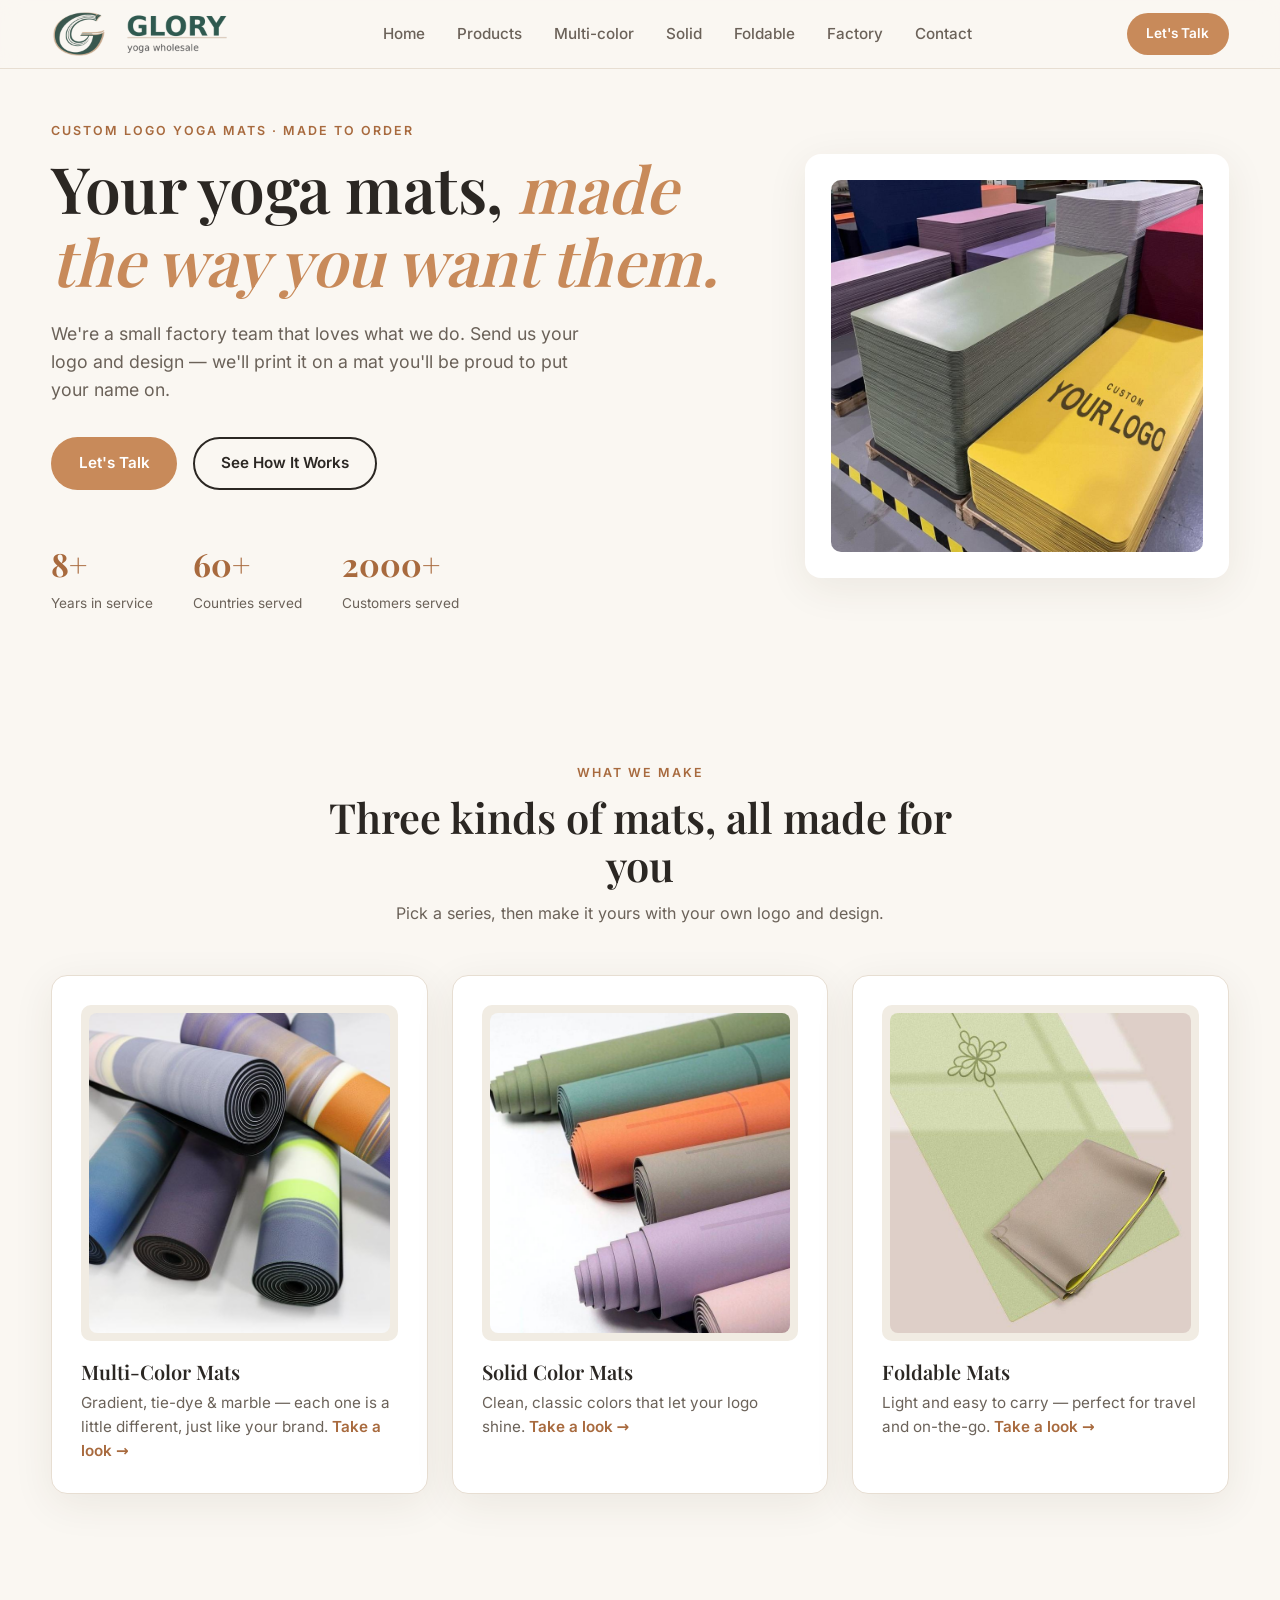
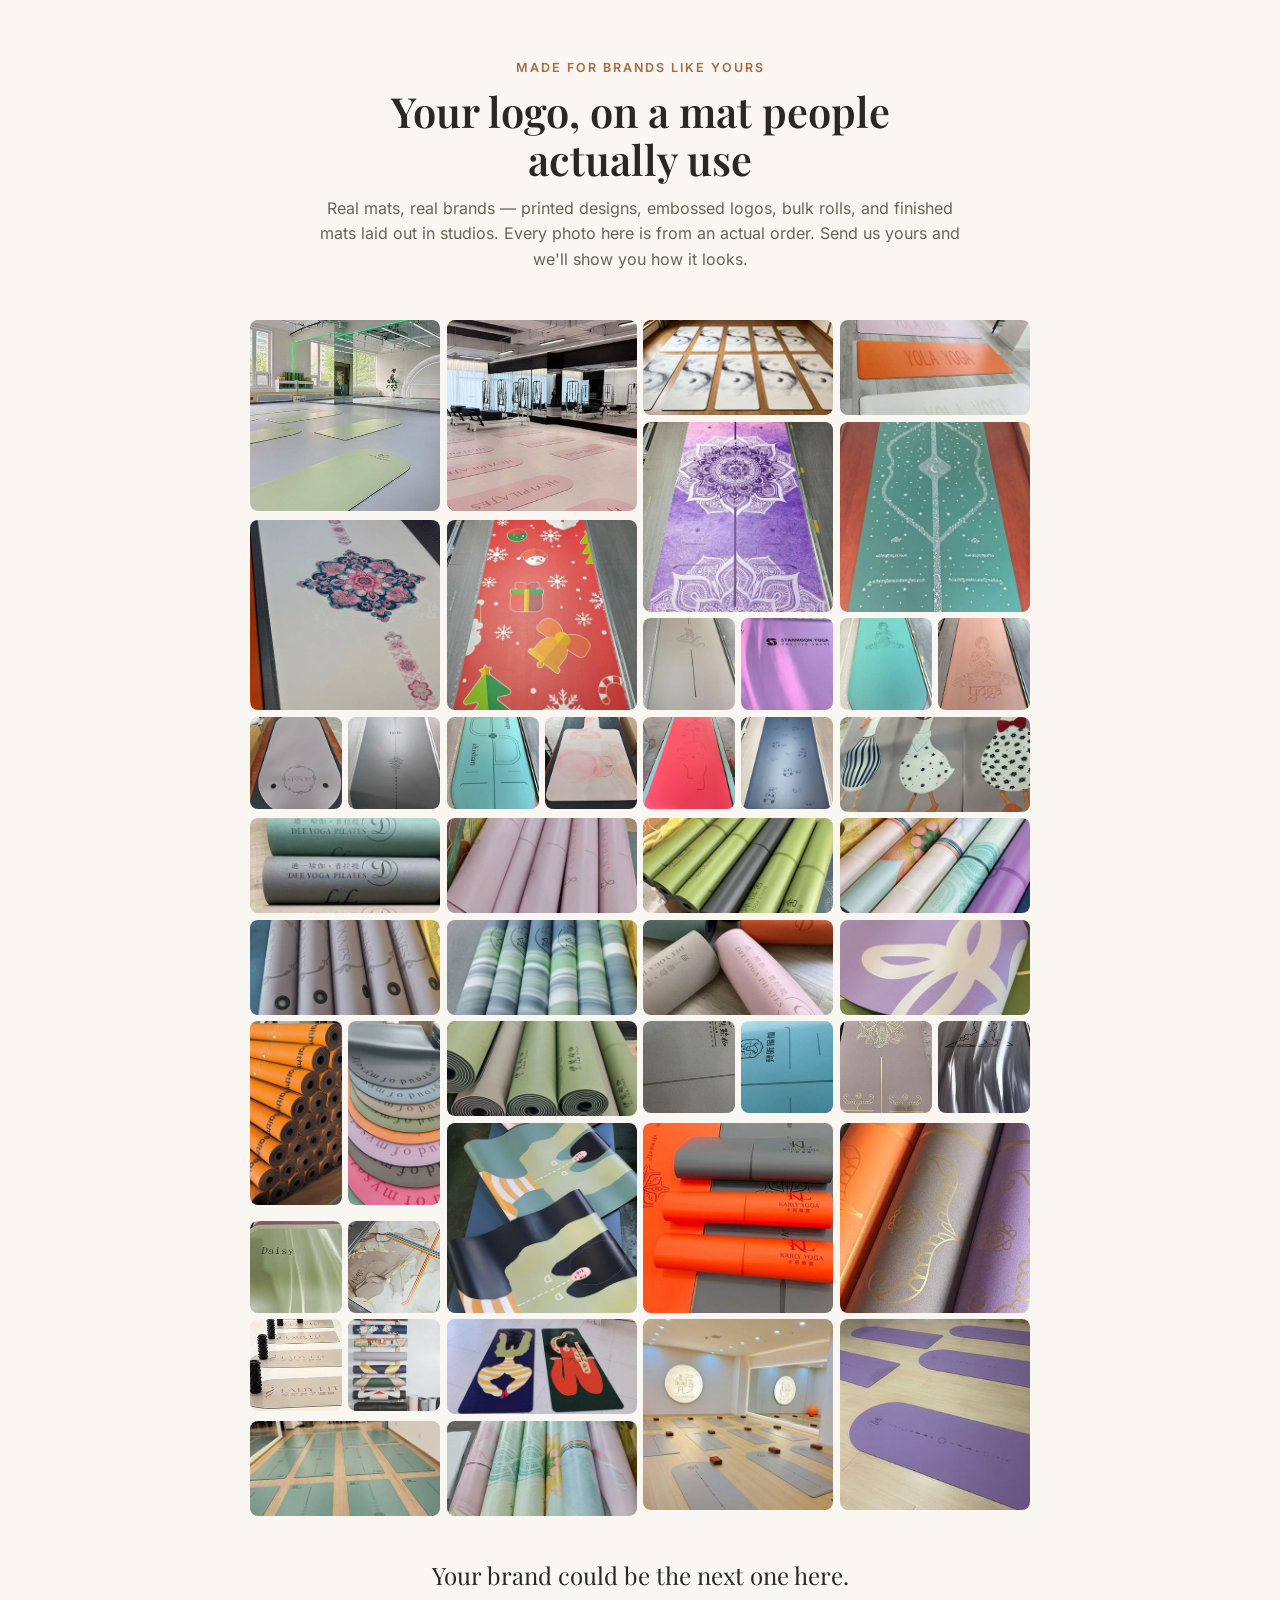
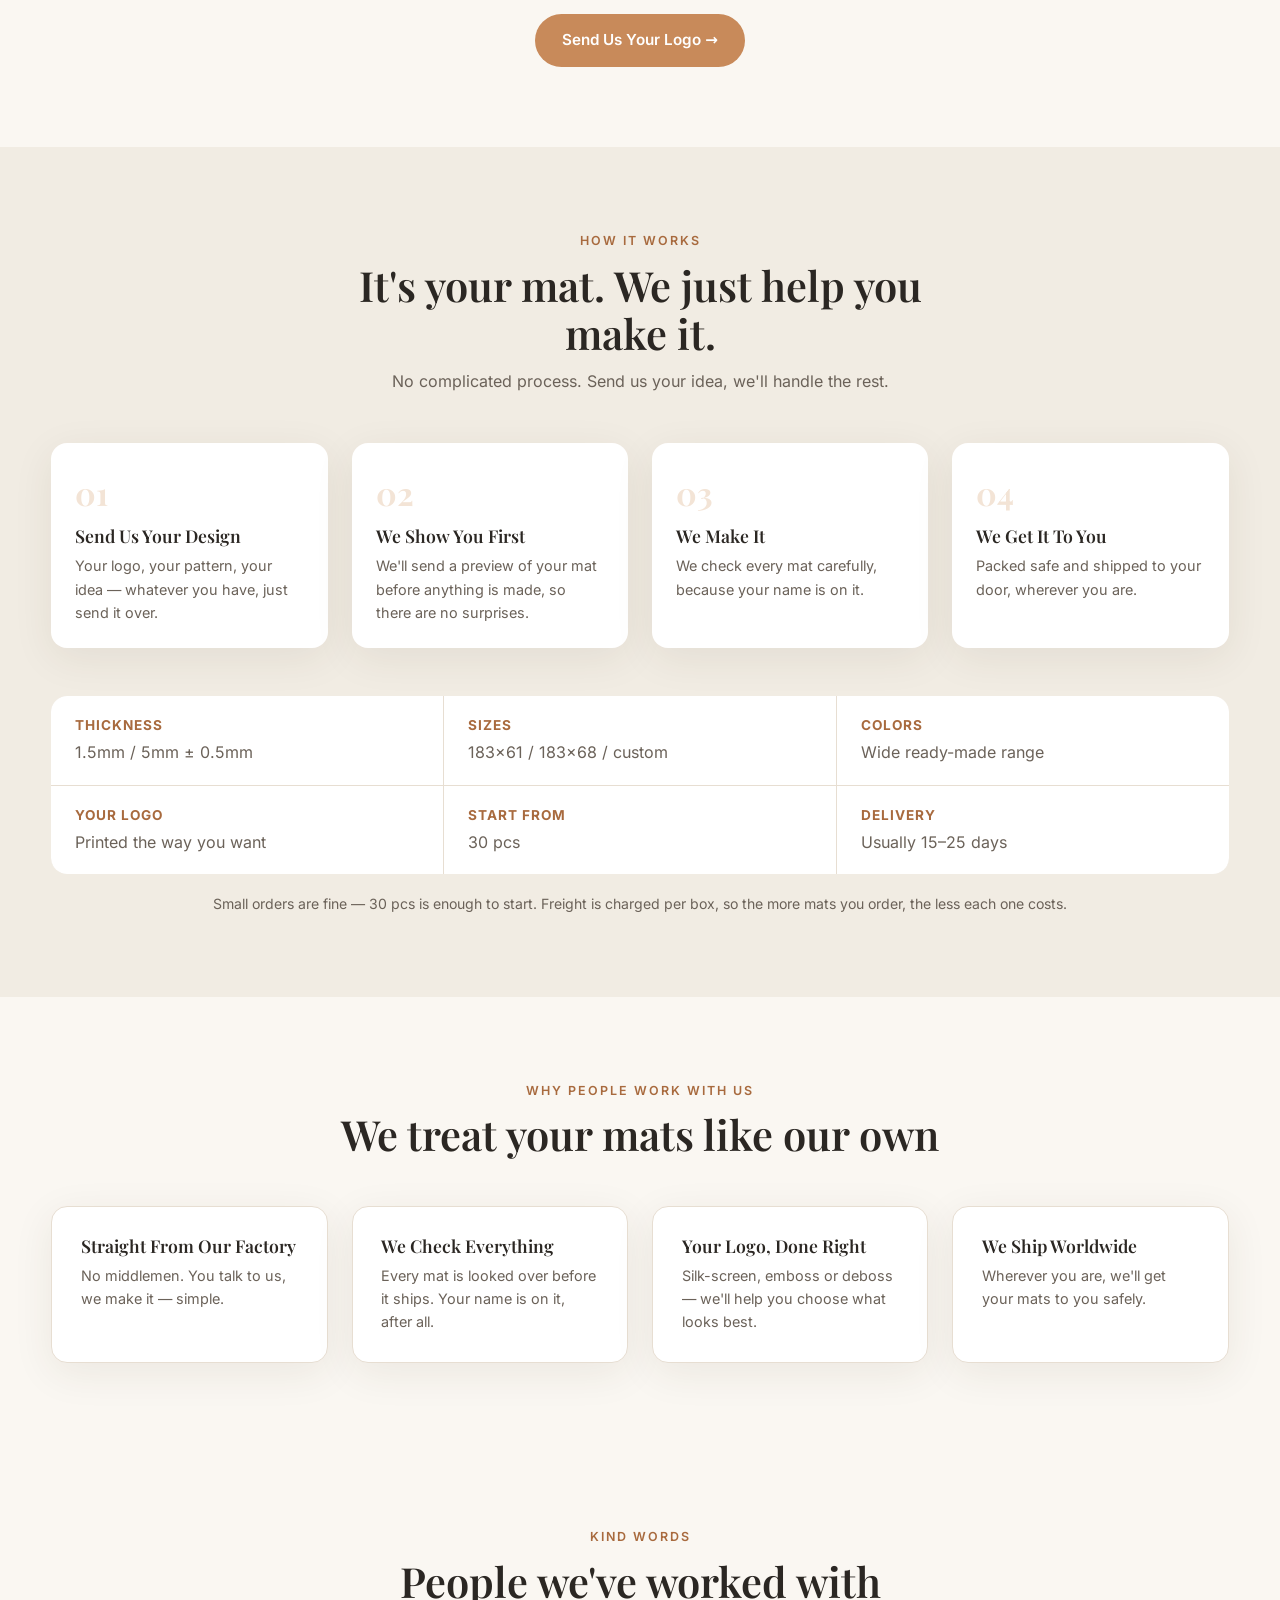
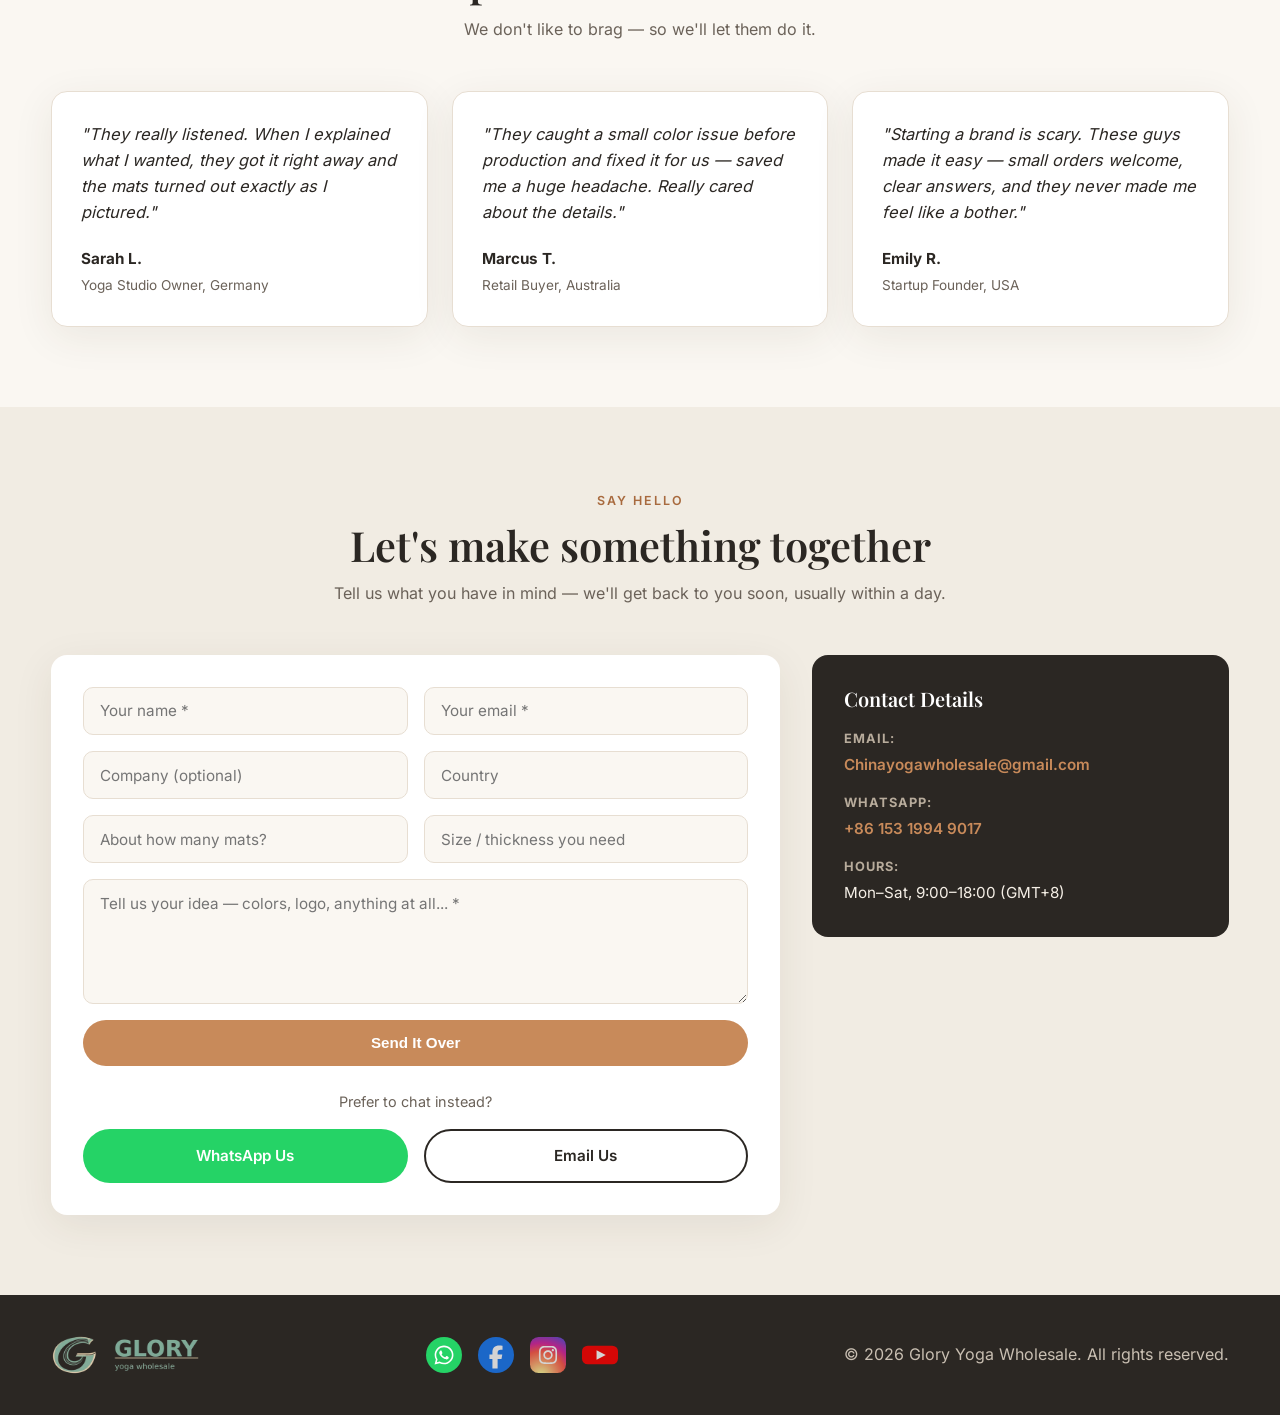
==== commit 9a61098a: "Logo: switch navbar to image logo, add favicon" ====
--- a/index.html
+++ b/index.html
@@ -150,7 +150,7 @@
             <figure class="m-item" style="order:40"><img src="images/logo-custom/mosaic-58.jpg" alt="Lady Fit branded mats laid out in a fitness studio" loading="lazy" decoding="async" /></figure>
             <figure class="m-item" style="order:41"><img src="images/logo-custom/mosaic-61.jpg" alt="Custom printed yoga mats displayed on a wooden rack" loading="lazy" decoding="async" /></figure>
             <figure class="m-item m-big" style="order:44"><img src="images/logo-custom/mosaic-57.jpg" alt="Purple custom printed mats laid out on a studio floor" loading="lazy" decoding="async" /></figure>
-            <figure class="m-item m-wide m-only-desktop" style="order:46"><img src="images/logo-custom/mosaic-47.jpg" alt="Custom mats displayed in a studio space" loading="lazy" decoding="async" /></figure>
+            <figure class="m-item m-wide m-only-desktop" style="order:46"><img src="images/logo-custom/mosaic-52.jpg" alt="Rolls of pastel printed custom yoga mats" loading="lazy" decoding="async" /></figure>
           </div>
         </div>
       </div>
--- a/css/style.css
+++ b/css/style.css
@@ -208,10 +208,7 @@
   .m-grid { grid-template-columns: repeat(4, 1fr); }
 }
 @media (max-width: 620px) {
-  .m-grid { grid-template-columns: repeat(3, 1fr); gap: .4rem; }
-  .m-item.m-big { grid-column: span 3; grid-row: span 1; aspect-ratio: 4 / 3; }
-  .m-item.m-wide { grid-column: span 3; aspect-ratio: 16 / 9; }
-  .m-item.m-tall { grid-column: span 3; grid-row: span 1; aspect-ratio: 4 / 3; }
+  /* 手机端马赛克布局统一放在下方 masonry 区块处理 */
 }
 @media (max-width: 900px) { .gallery { grid-template-columns: repeat(2, 1fr); } }
 @media (max-width: 620px) { .gallery { grid-template-columns: 1fr; } }
@@ -672,11 +669,15 @@
   padding: .55rem .3rem .2rem; border-radius: 0; text-align: center;
   backdrop-filter: none; font-weight: 500;
 }
-/* Mobile: 2-col masonry mosaic (varied ratios by class, no holes by design) */
-@media (max-width: 620px) {
-  .m-grid { display: block; columns: 2; column-gap: .35rem; }
-  .m-item { display: block; width: 100%; margin: 0 0 .35rem; break-inside: avoid; }
-  .m-item { aspect-ratio: 1 / 1; }
+/* Desktop: the two .m-col wrappers vanish — figures flow in the 8-col grid
+   exactly like before, restored via inline order attributes */
+.m-col { display: contents; }
+/* Mobile: two hand-split flex columns, heights pre-balanced — no end holes */
+@media (max-width: 620px) {
+  .m-grid { display: flex; gap: .35rem; }
+  .m-col { display: flex; flex-direction: column; gap: .35rem; flex: 1 1 0; min-width: 0; }
+  .m-item { margin: 0; order: 0; aspect-ratio: 1 / 1; }
+  .m-item.m-only-desktop { display: none; } /* mosaic-47 与 63 同场景，只留给电脑端补位 */
   .m-item.m-big { aspect-ratio: 4 / 3; }
   .m-item.m-wide { aspect-ratio: 16 / 10; }
   .m-item.m-tall { aspect-ratio: 3 / 4; }
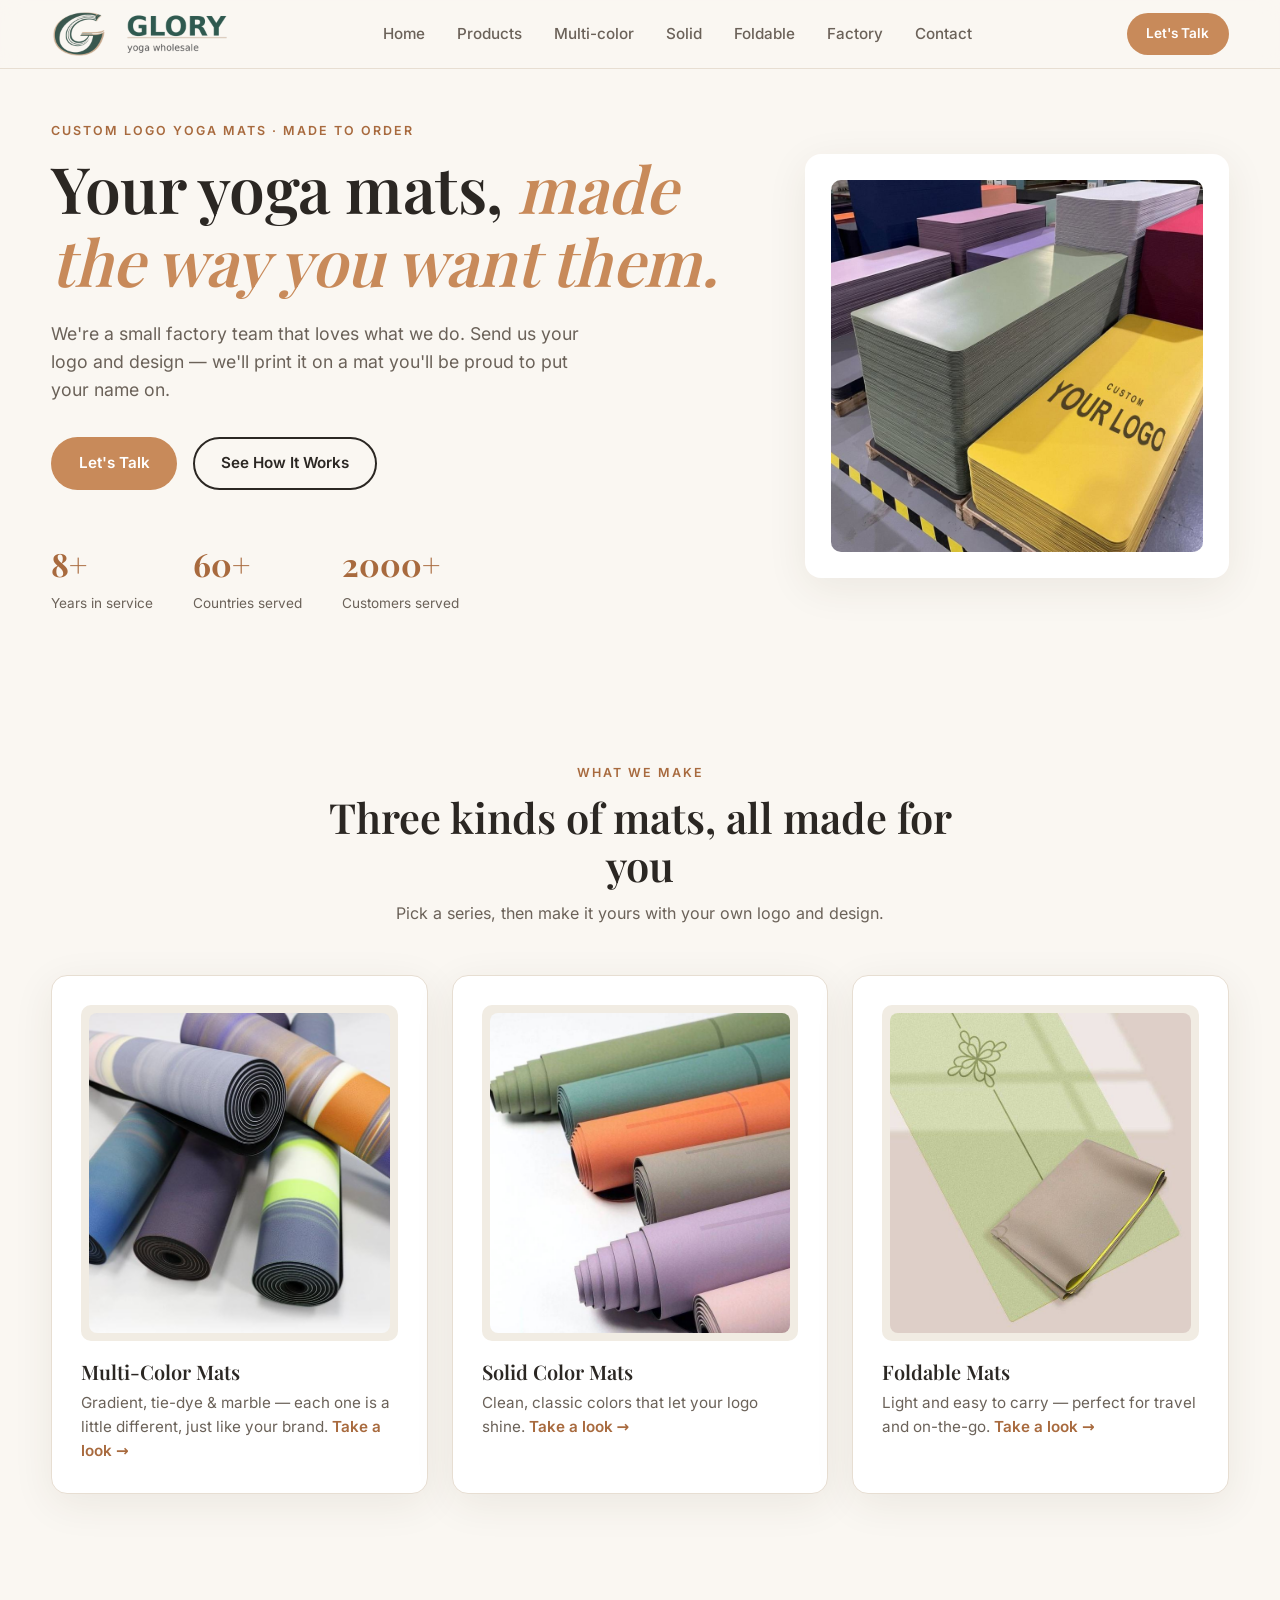
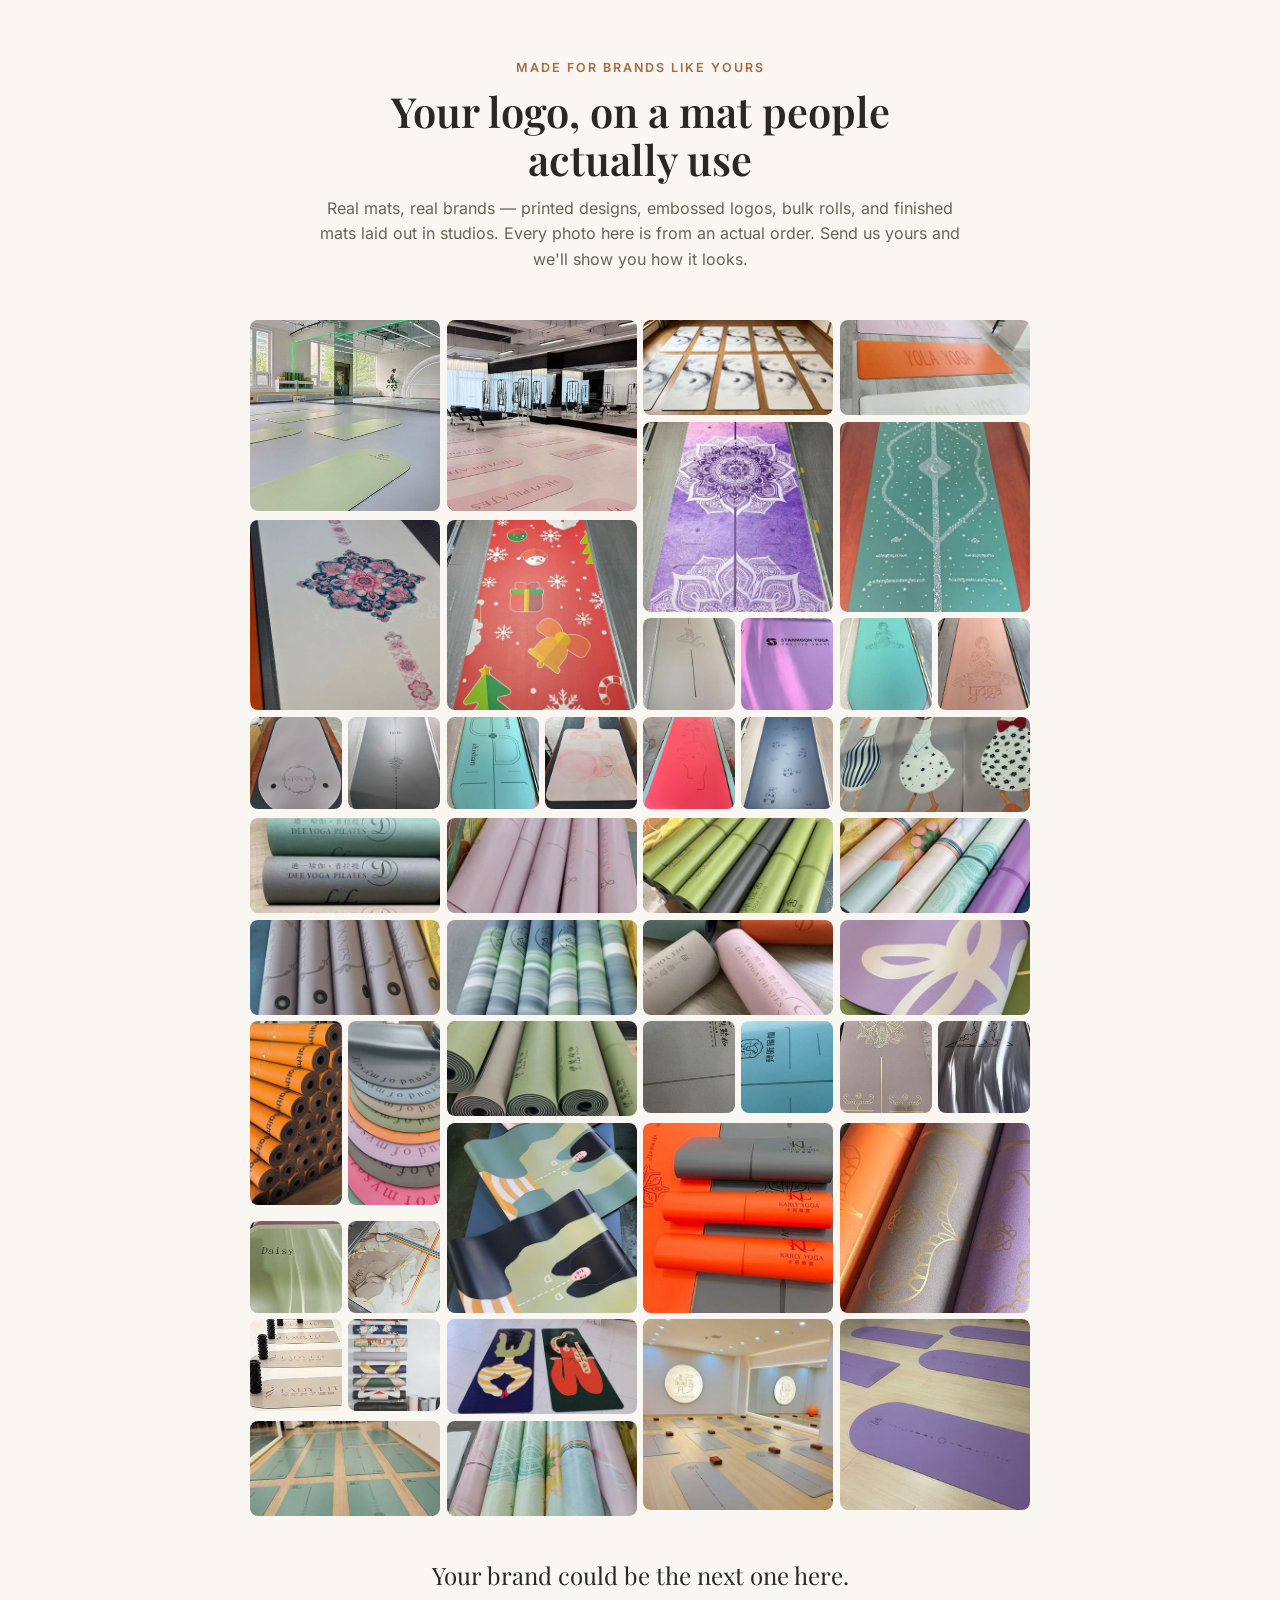
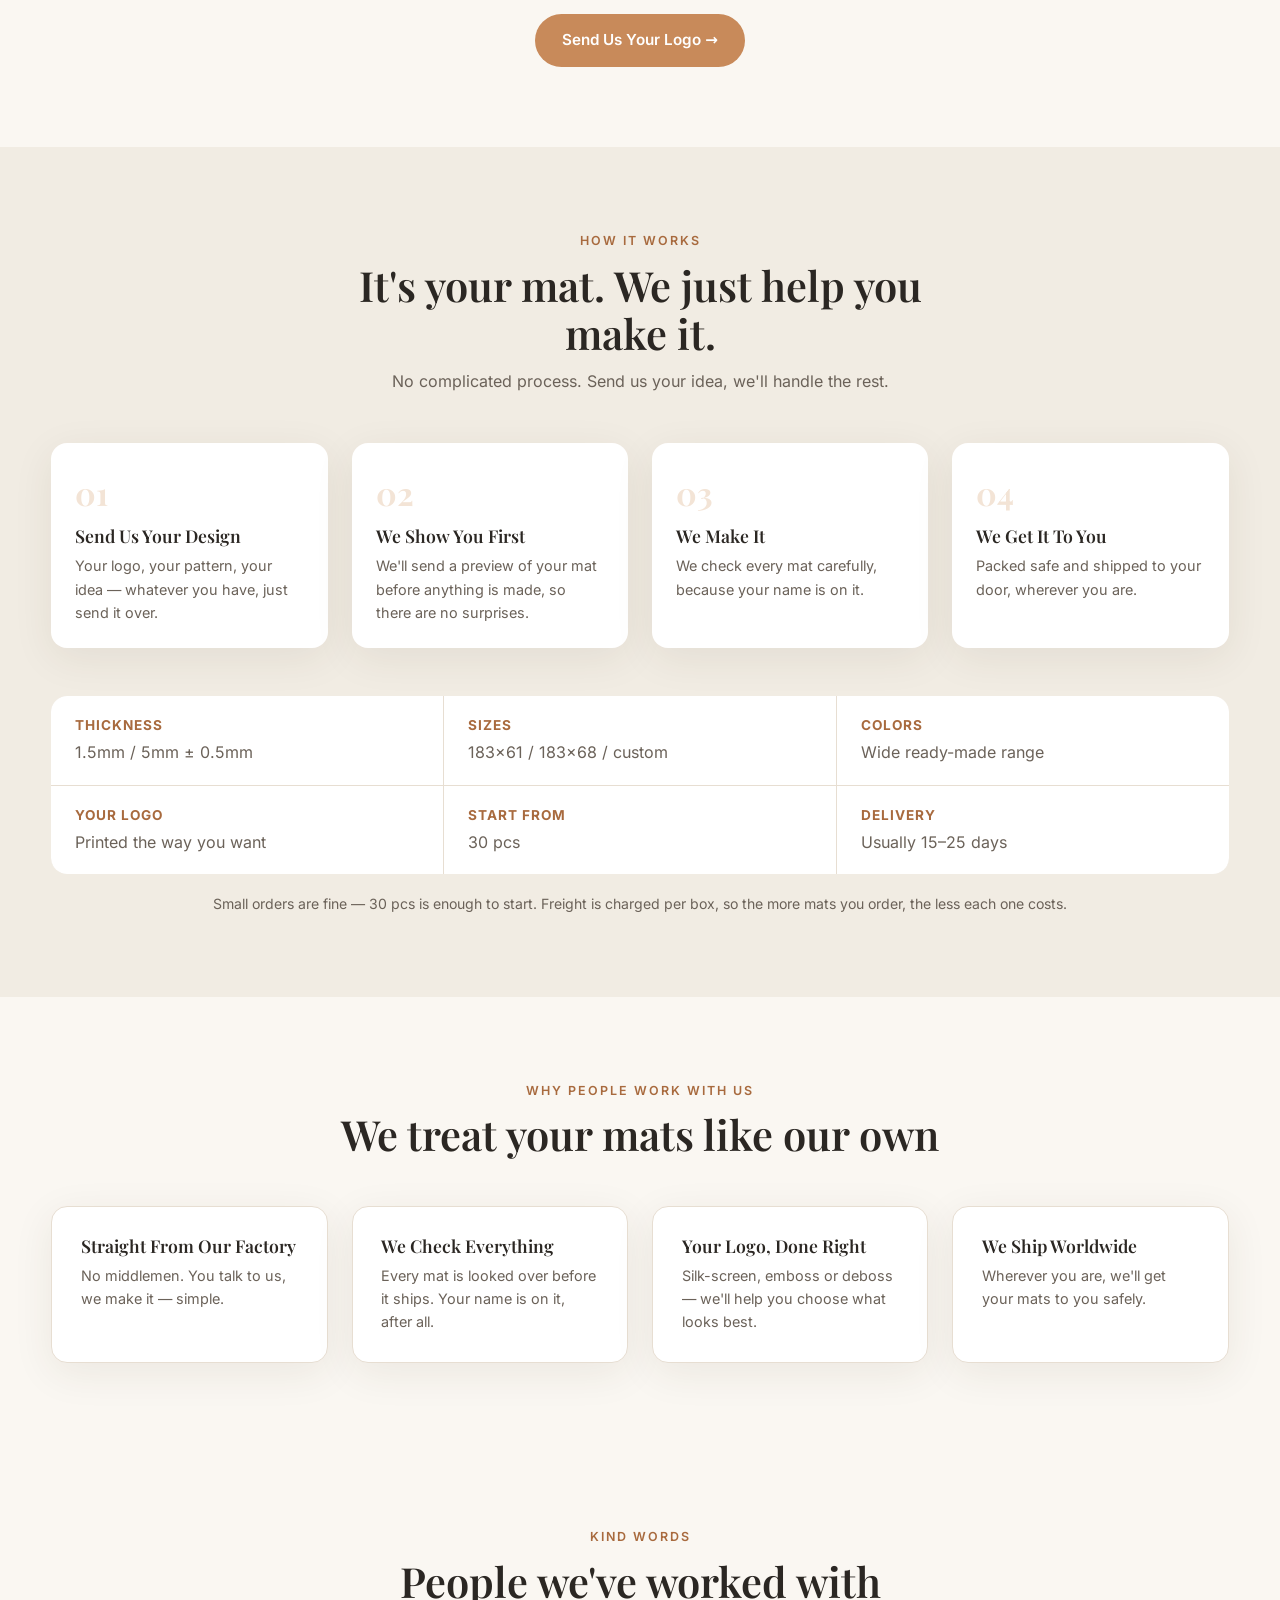
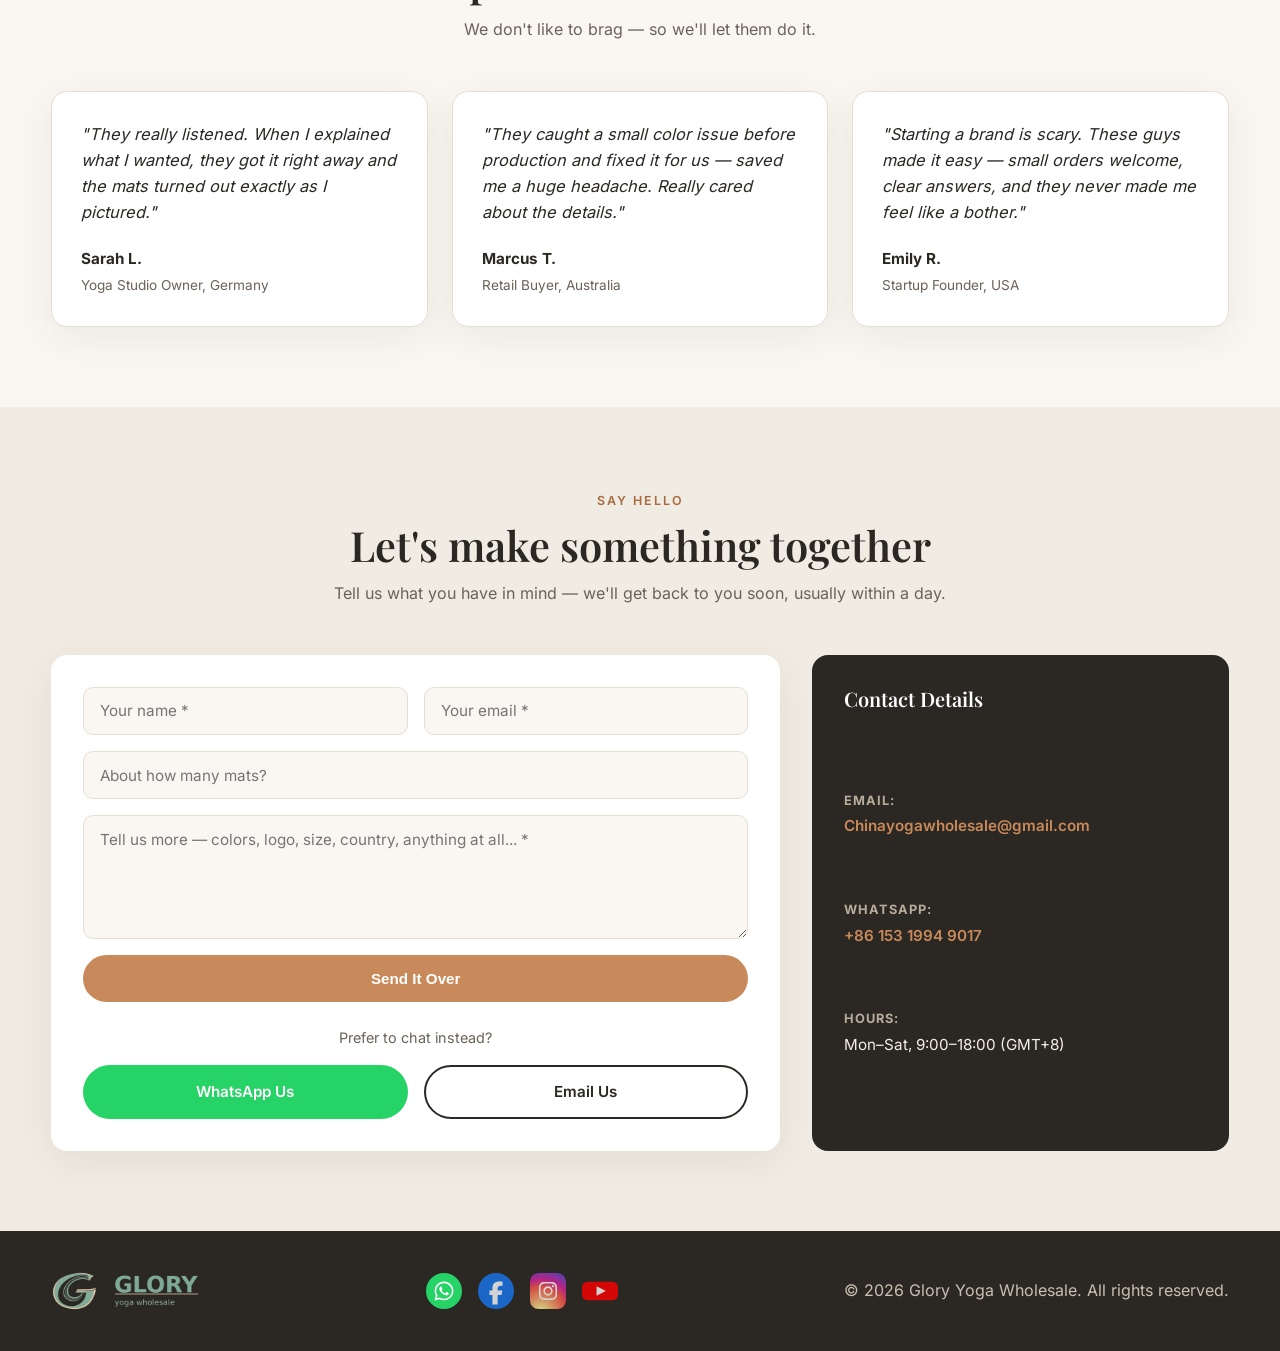
==== commit 7a5eabed: "Logo: switch navbar to image logo, add favicon" ====
--- a/index.html
+++ b/index.html
@@ -244,15 +244,8 @@
             <input type="text" name="name" placeholder="Your name *" required />
             <input type="email" name="email" placeholder="Your email *" required />
           </div>
-          <div class="form-row">
-            <input type="text" name="company" placeholder="Company (optional)" />
-            <input type="text" name="country" placeholder="Country" />
-          </div>
-          <div class="form-row">
-            <input type="text" name="quantity" placeholder="About how many mats?" />
-            <input type="text" name="size" placeholder="Size / thickness you need" />
-          </div>
-          <textarea name="message" rows="5" placeholder="Tell us your idea — colors, logo, anything at all... *" required></textarea>
+          <input type="text" name="quantity" placeholder="About how many mats?" />
+          <textarea name="message" rows="5" placeholder="Tell us more — colors, logo, size, country, anything at all... *" required></textarea>
           <button type="submit" class="btn btn-primary btn-block">Send It Over</button>
           <p class="form-note">Prefer to chat instead?</p>
           <div class="direct-links">
--- a/css/style.css
+++ b/css/style.css
@@ -180,6 +180,12 @@
 .contact-info li { font-size: 0.95rem; }
 .contact-info a { color: var(--brand); font-weight: 600; }
 .contact-info strong { display: block; font-size: 0.8rem; text-transform: uppercase; letter-spacing: 1px; color: #b8ac9c; margin-bottom: 0.2rem; }
+/* 桌面：右卡与左卡等高，联系方式在卡内铺开，消除底部悬空 */
+@media (min-width: 901px) {
+  .contact-wrap { align-items: stretch; }
+  .contact-info { display: flex; flex-direction: column; }
+  .contact-info ul { flex: 1; justify-content: space-evenly; gap: 0; }
+}
 
 /* ===== Page hero (sub-pages) ===== */
 .page-hero { padding: 4rem 0 3rem; text-align: center; background: var(--bg-alt); }
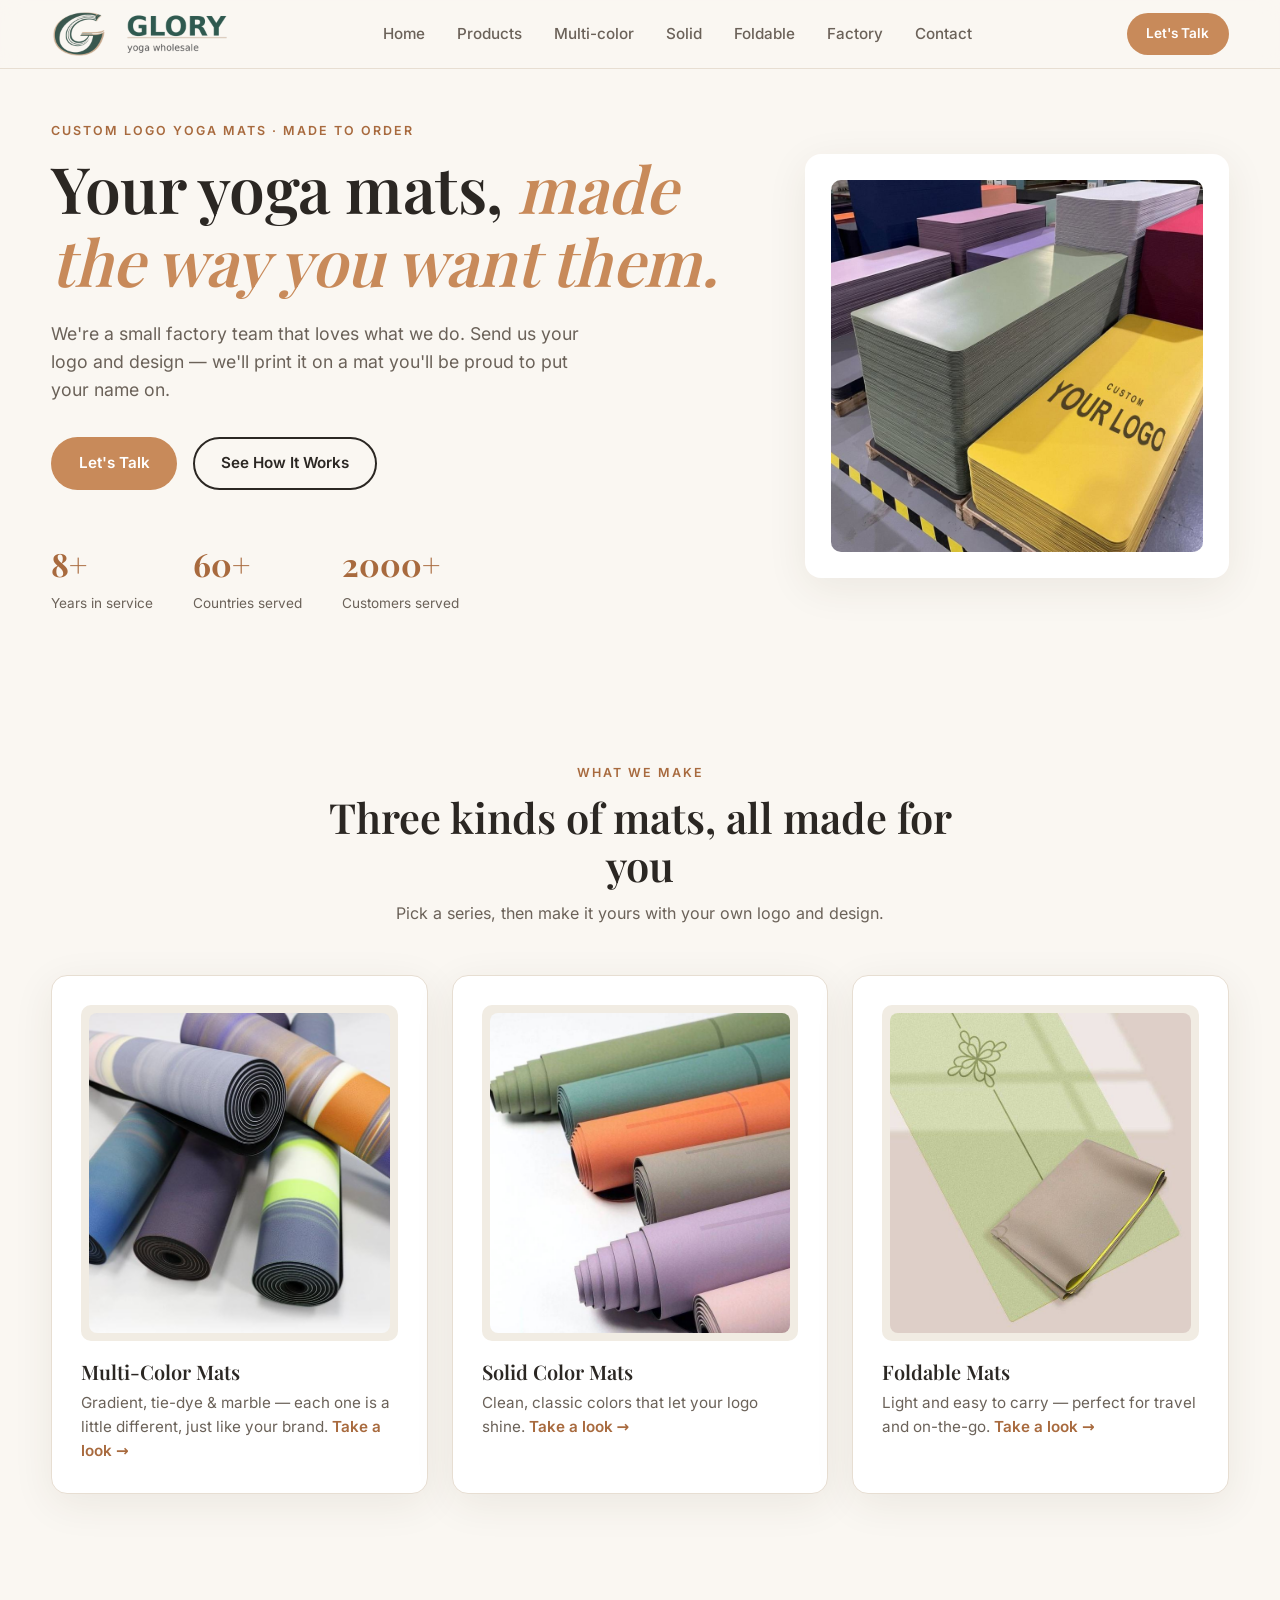
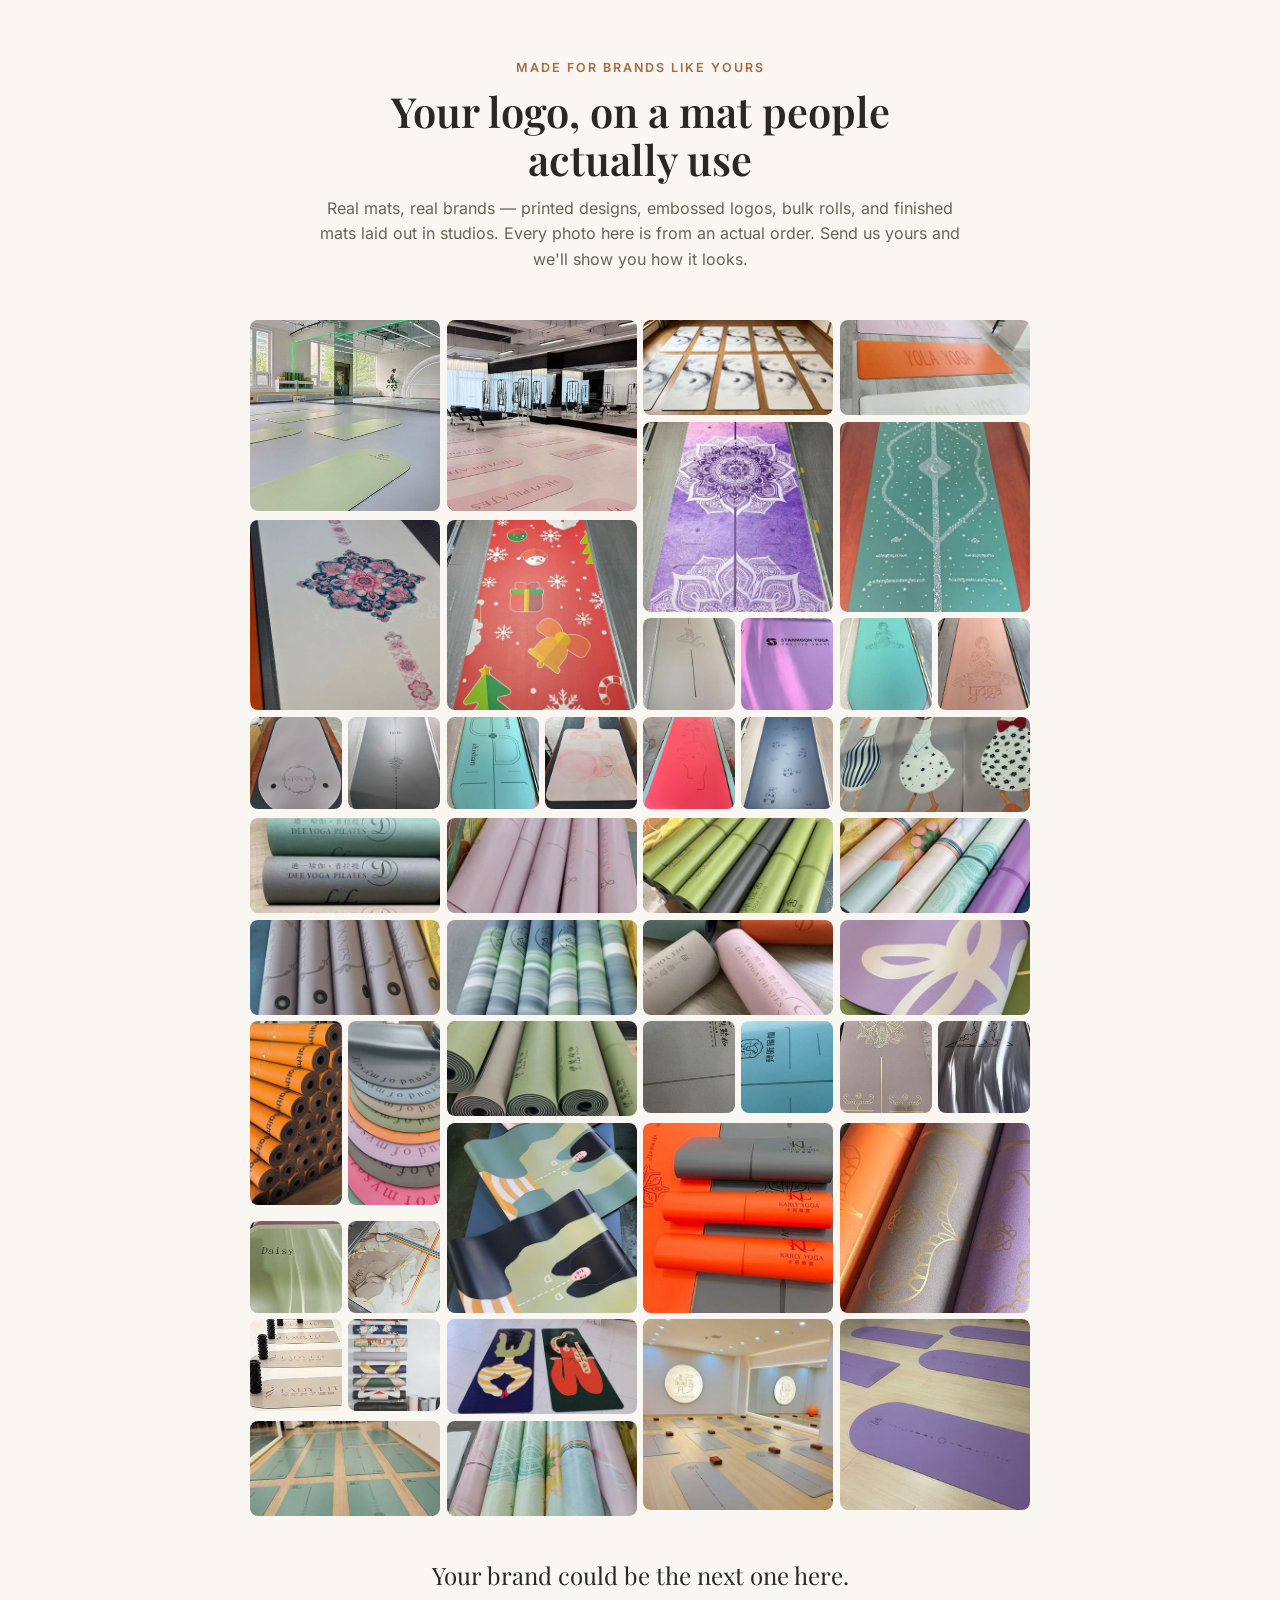
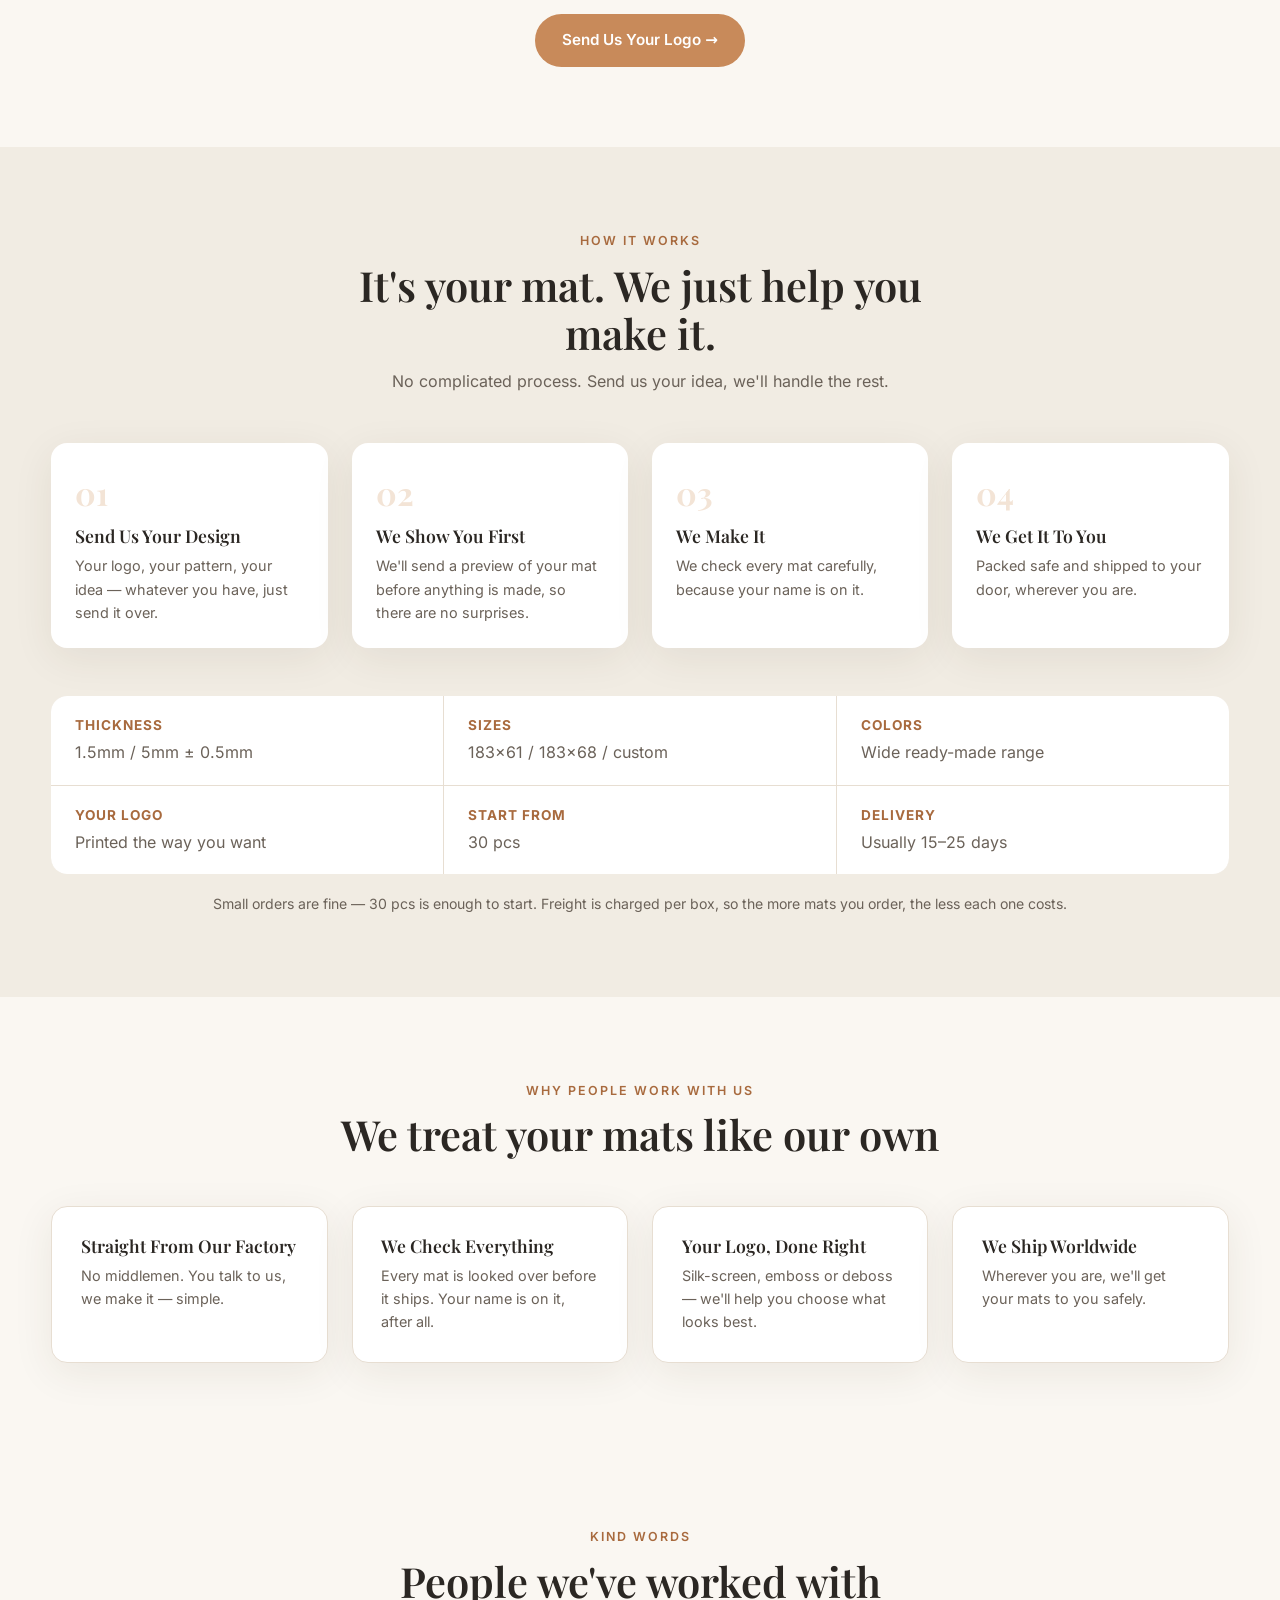
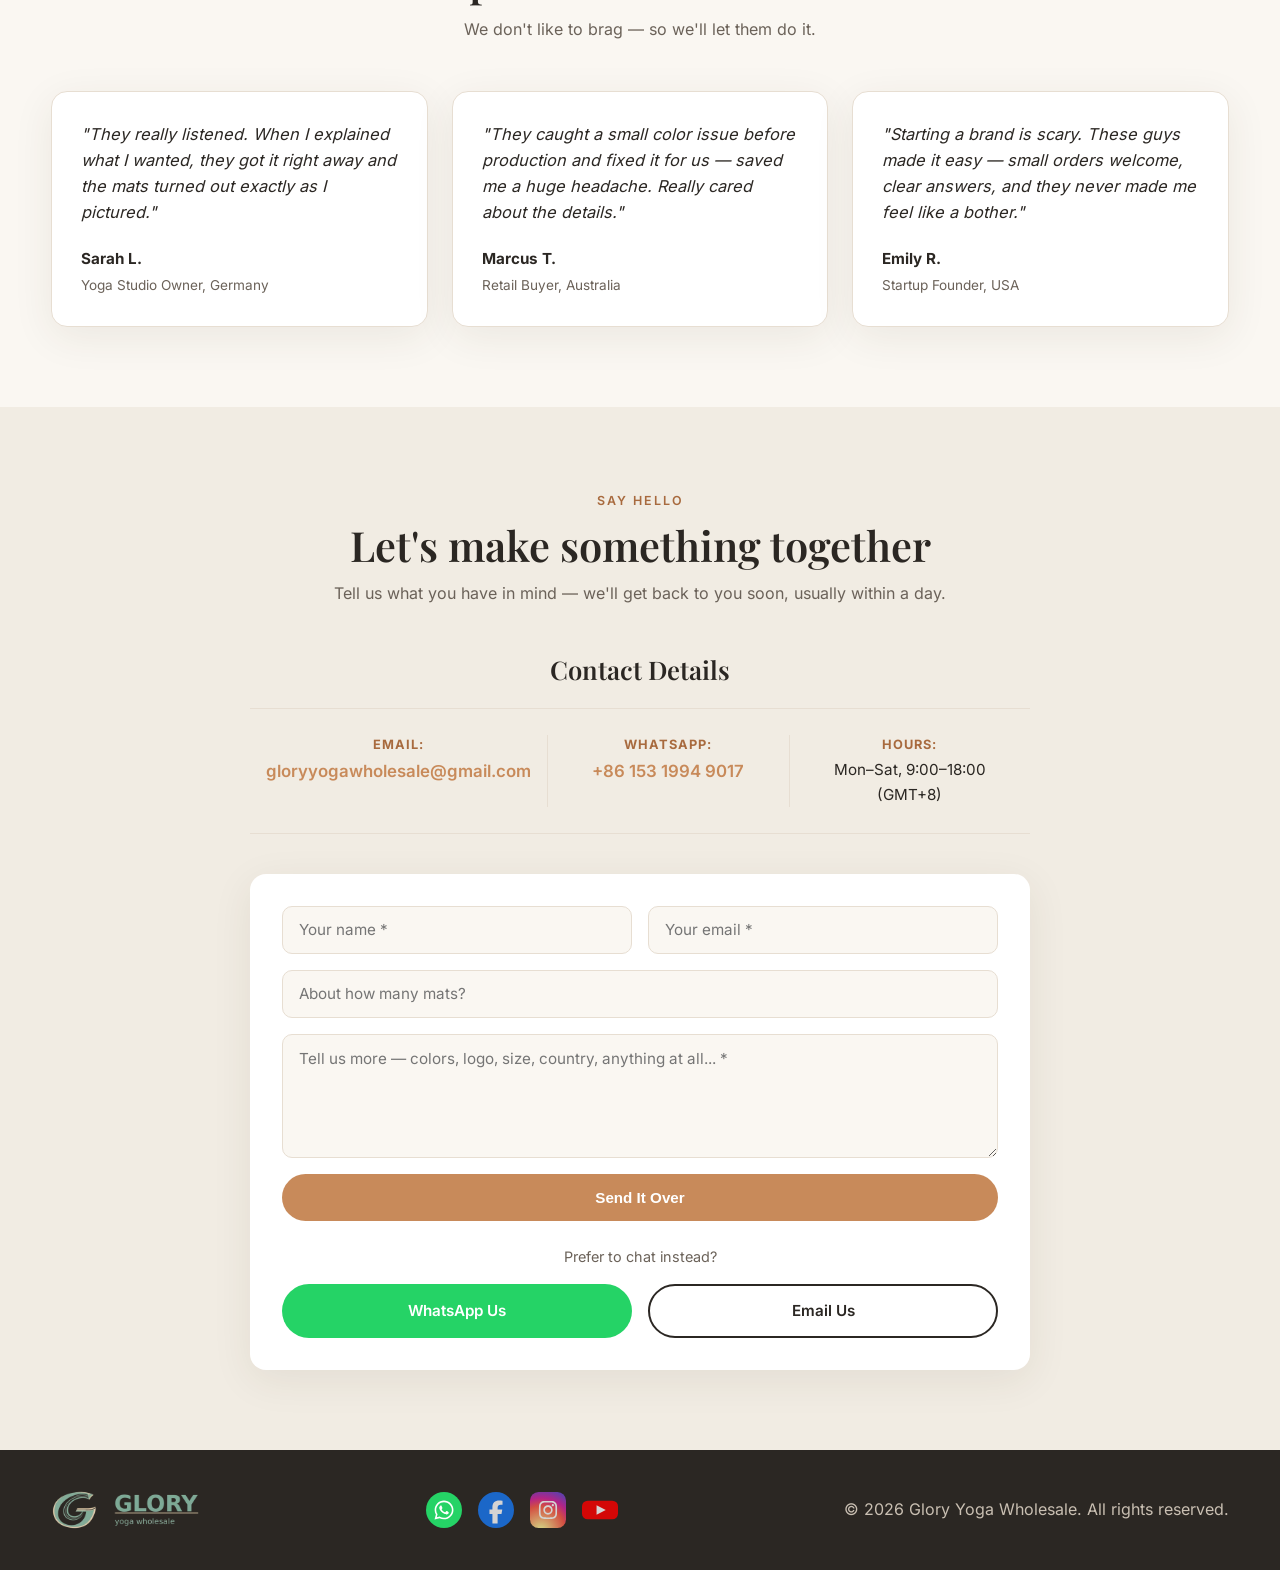
==== commit d53b346f: "Logo: switch navbar to image logo, add favicon" ====
--- a/index.html
+++ b/index.html
@@ -250,13 +250,13 @@
           <p class="form-note">Prefer to chat instead?</p>
           <div class="direct-links">
             <a class="btn btn-whatsapp" href="https://wa.me/8615319949017" target="_blank" rel="noopener">WhatsApp Us</a>
-            <a class="btn btn-ghost" href="mailto:Chinayogawholesale@gmail.com">Email Us</a>
+            <a class="btn btn-ghost" href="mailto:gloryyogawholesale@gmail.com">Email Us</a>
           </div>
         </form>
         <div class="contact-info">
           <h3>Contact Details</h3>
           <ul>
-            <li><strong>Email:</strong> <a href="mailto:Chinayogawholesale@gmail.com">Chinayogawholesale@gmail.com</a></li>
+            <li><strong>Email:</strong> <a href="mailto:gloryyogawholesale@gmail.com">gloryyogawholesale@gmail.com</a></li>
             <li><strong>WhatsApp:</strong> <a href="https://wa.me/8615319949017" target="_blank" rel="noopener">+86 153 1994 9017</a></li>
             <li><strong>Hours:</strong> Mon–Sat, 9:00–18:00 (GMT+8)</li>
           </ul>
--- a/css/style.css
+++ b/css/style.css
@@ -180,11 +180,28 @@
 .contact-info li { font-size: 0.95rem; }
 .contact-info a { color: var(--brand); font-weight: 600; }
 .contact-info strong { display: block; font-size: 0.8rem; text-transform: uppercase; letter-spacing: 1px; color: #b8ac9c; margin-bottom: 0.2rem; }
-/* 桌面：右卡与左卡等高，联系方式在卡内铺开，消除底部悬空 */
+/* 桌面 v2：横排信息带在上 + 居中表单在下（与 v1 左右两栏完全不同的风格） */
 @media (min-width: 901px) {
-  .contact-wrap { align-items: stretch; }
-  .contact-info { display: flex; flex-direction: column; }
-  .contact-info ul { flex: 1; justify-content: space-evenly; gap: 0; }
+  .contact-wrap { grid-template-columns: 1fr; justify-items: center; gap: 2.5rem; }
+  .contact-info {
+    order: 1; width: 100%; max-width: 780px;
+    background: transparent; color: var(--ink);
+    border-radius: 0; padding: 0;
+  }
+  .contact-info h3 { color: var(--ink); font-size: 1.6rem; text-align: center; margin-bottom: 1.5rem; }
+  .contact-info ul {
+    flex-direction: row; gap: 0;
+    border-top: 1px solid var(--line); border-bottom: 1px solid var(--line);
+    padding: 1.6rem 0;
+  }
+  .contact-info li {
+    flex: 1; text-align: center; padding: 0 1rem;
+    border-right: 1px solid var(--line);
+  }
+  .contact-info li:last-child { border-right: 0; }
+  .contact-info strong { color: var(--brand-dark); }
+  .contact-info a { font-size: 1.05rem; }
+  .contact-form { order: 2; width: 100%; max-width: 780px; }
 }
 
 /* ===== Page hero (sub-pages) ===== */
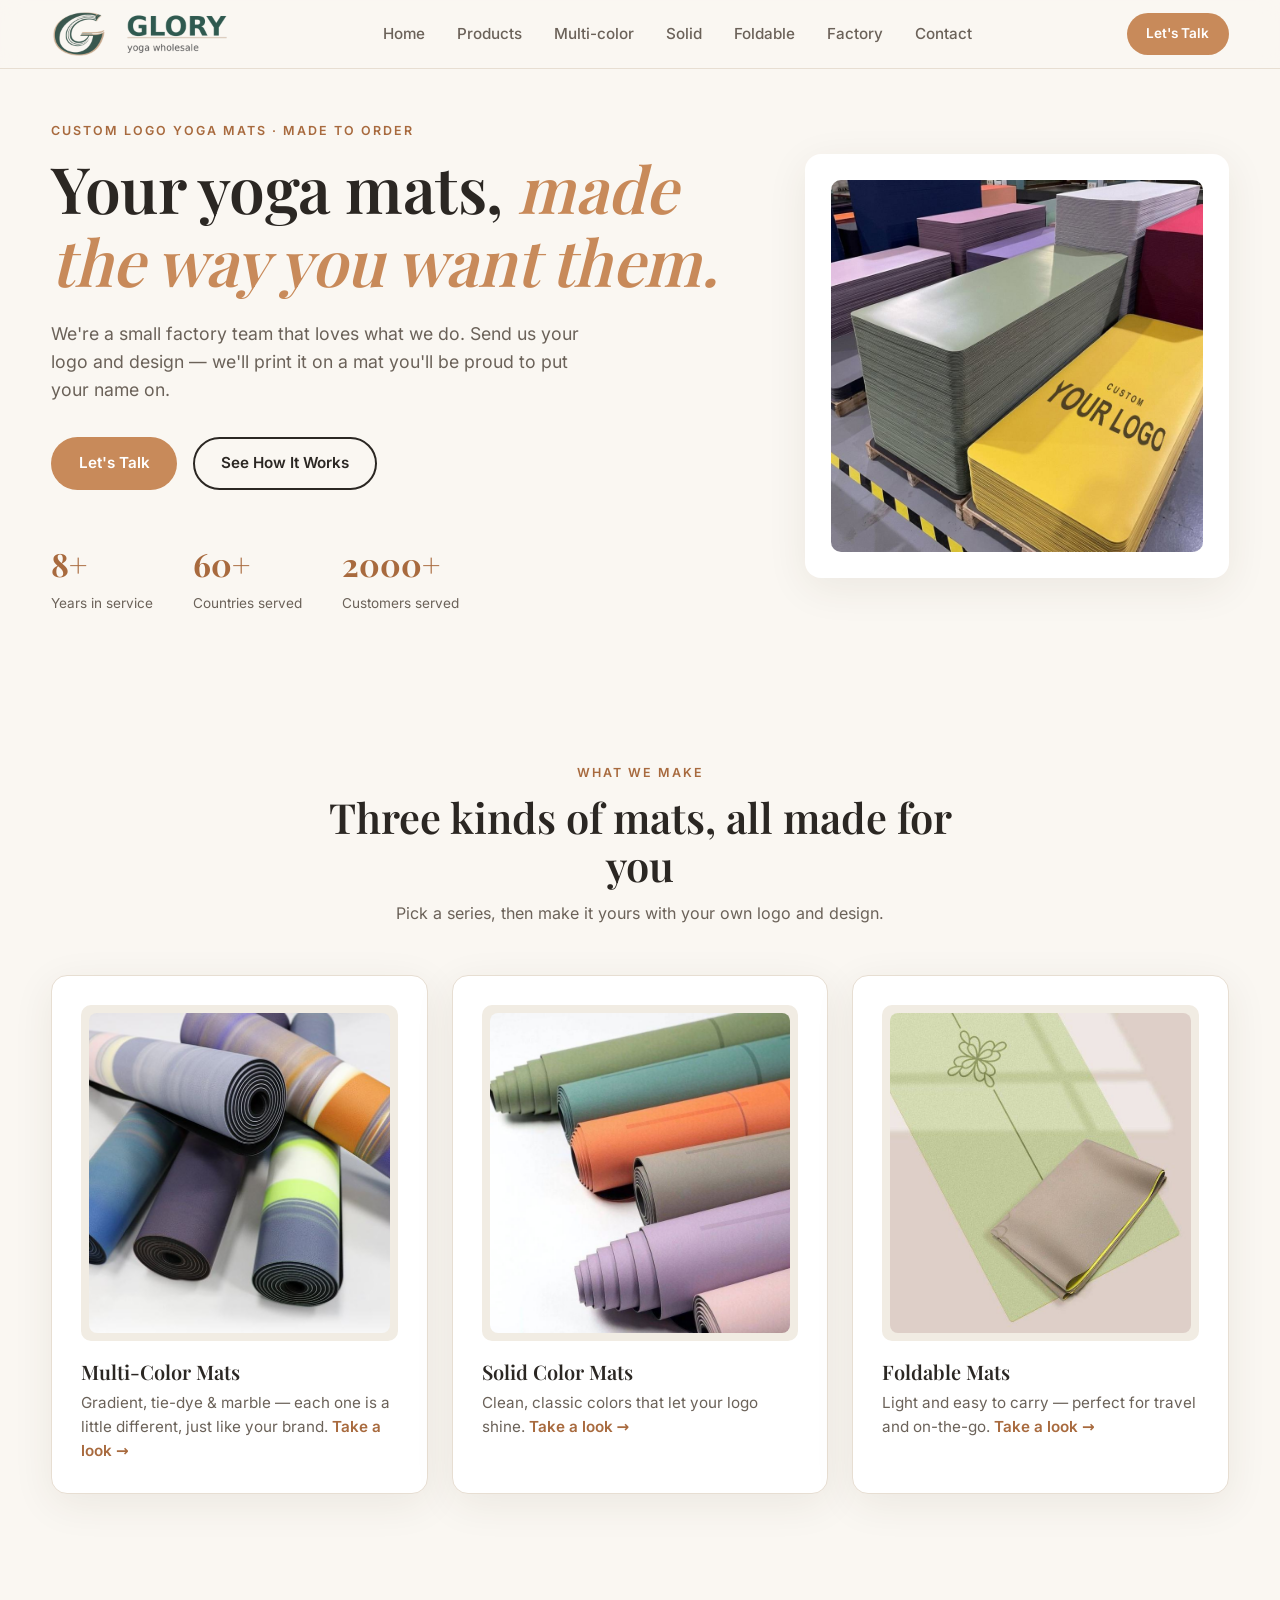
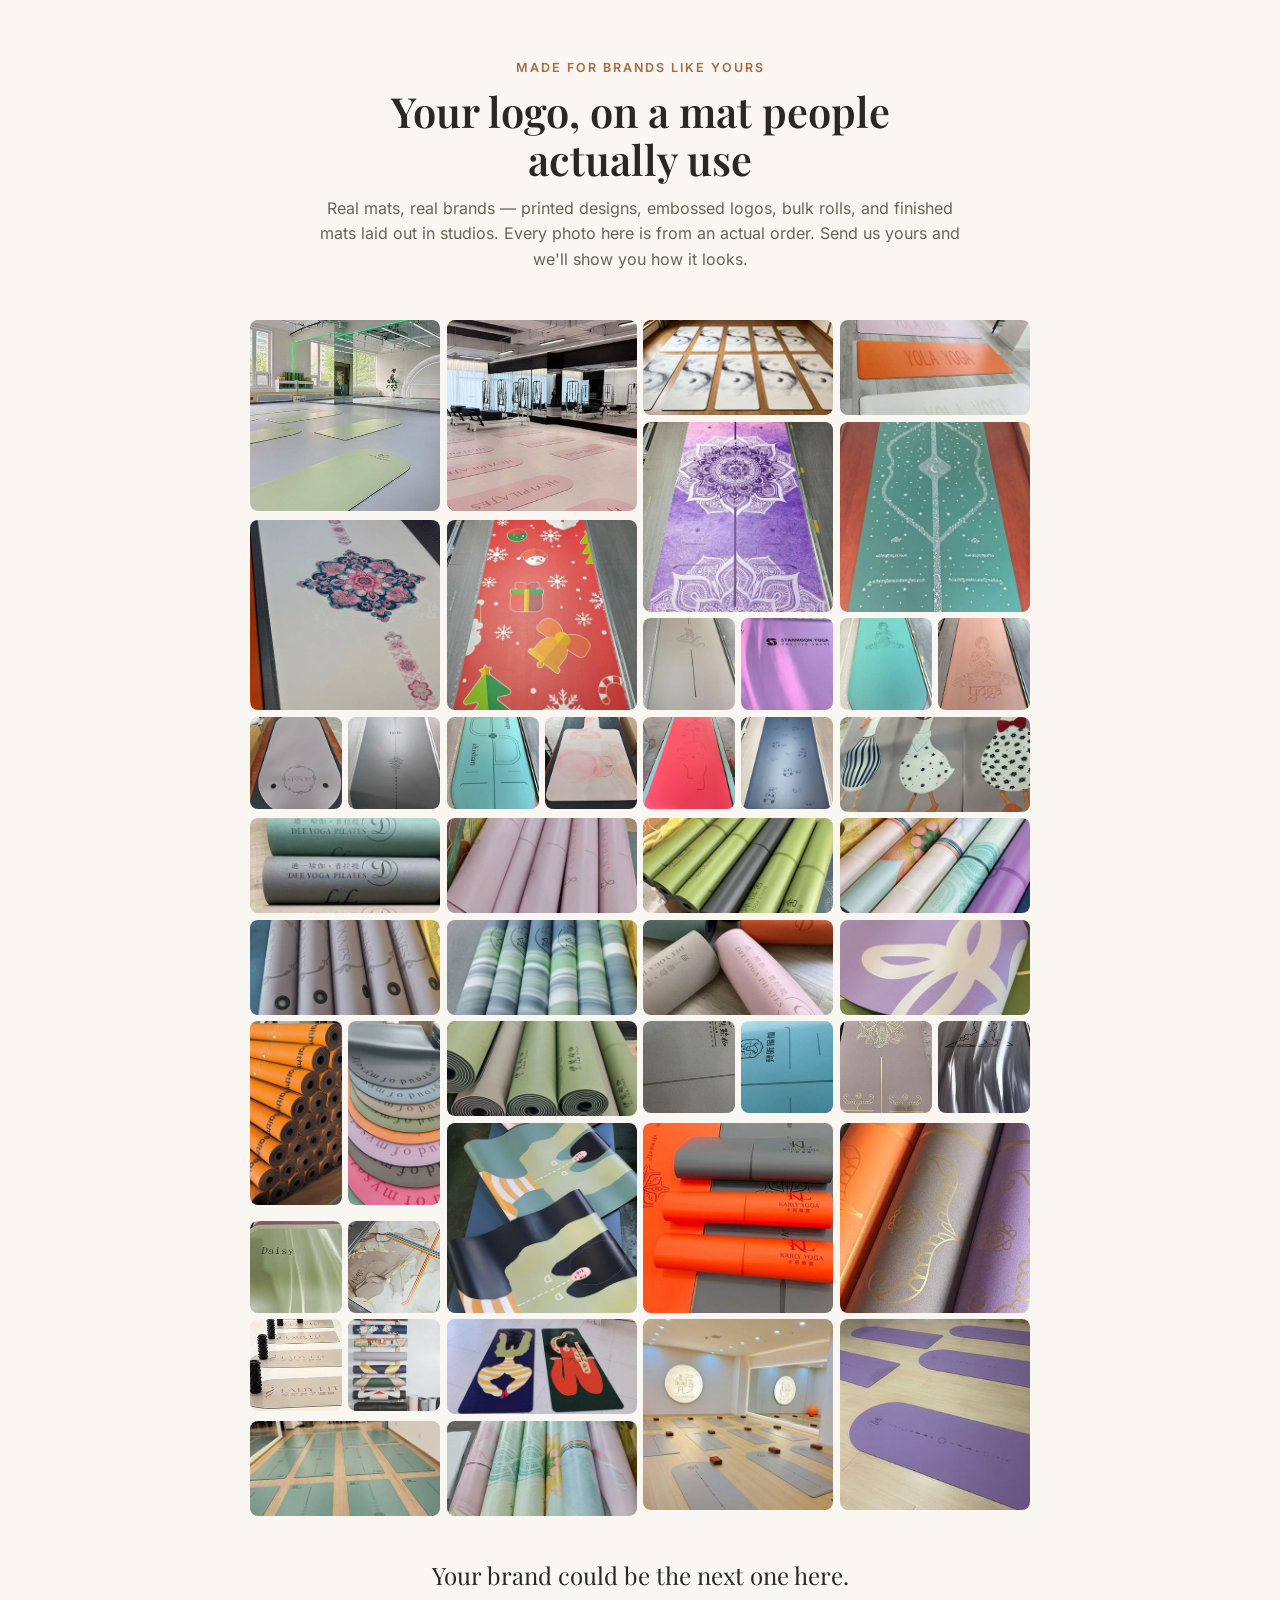
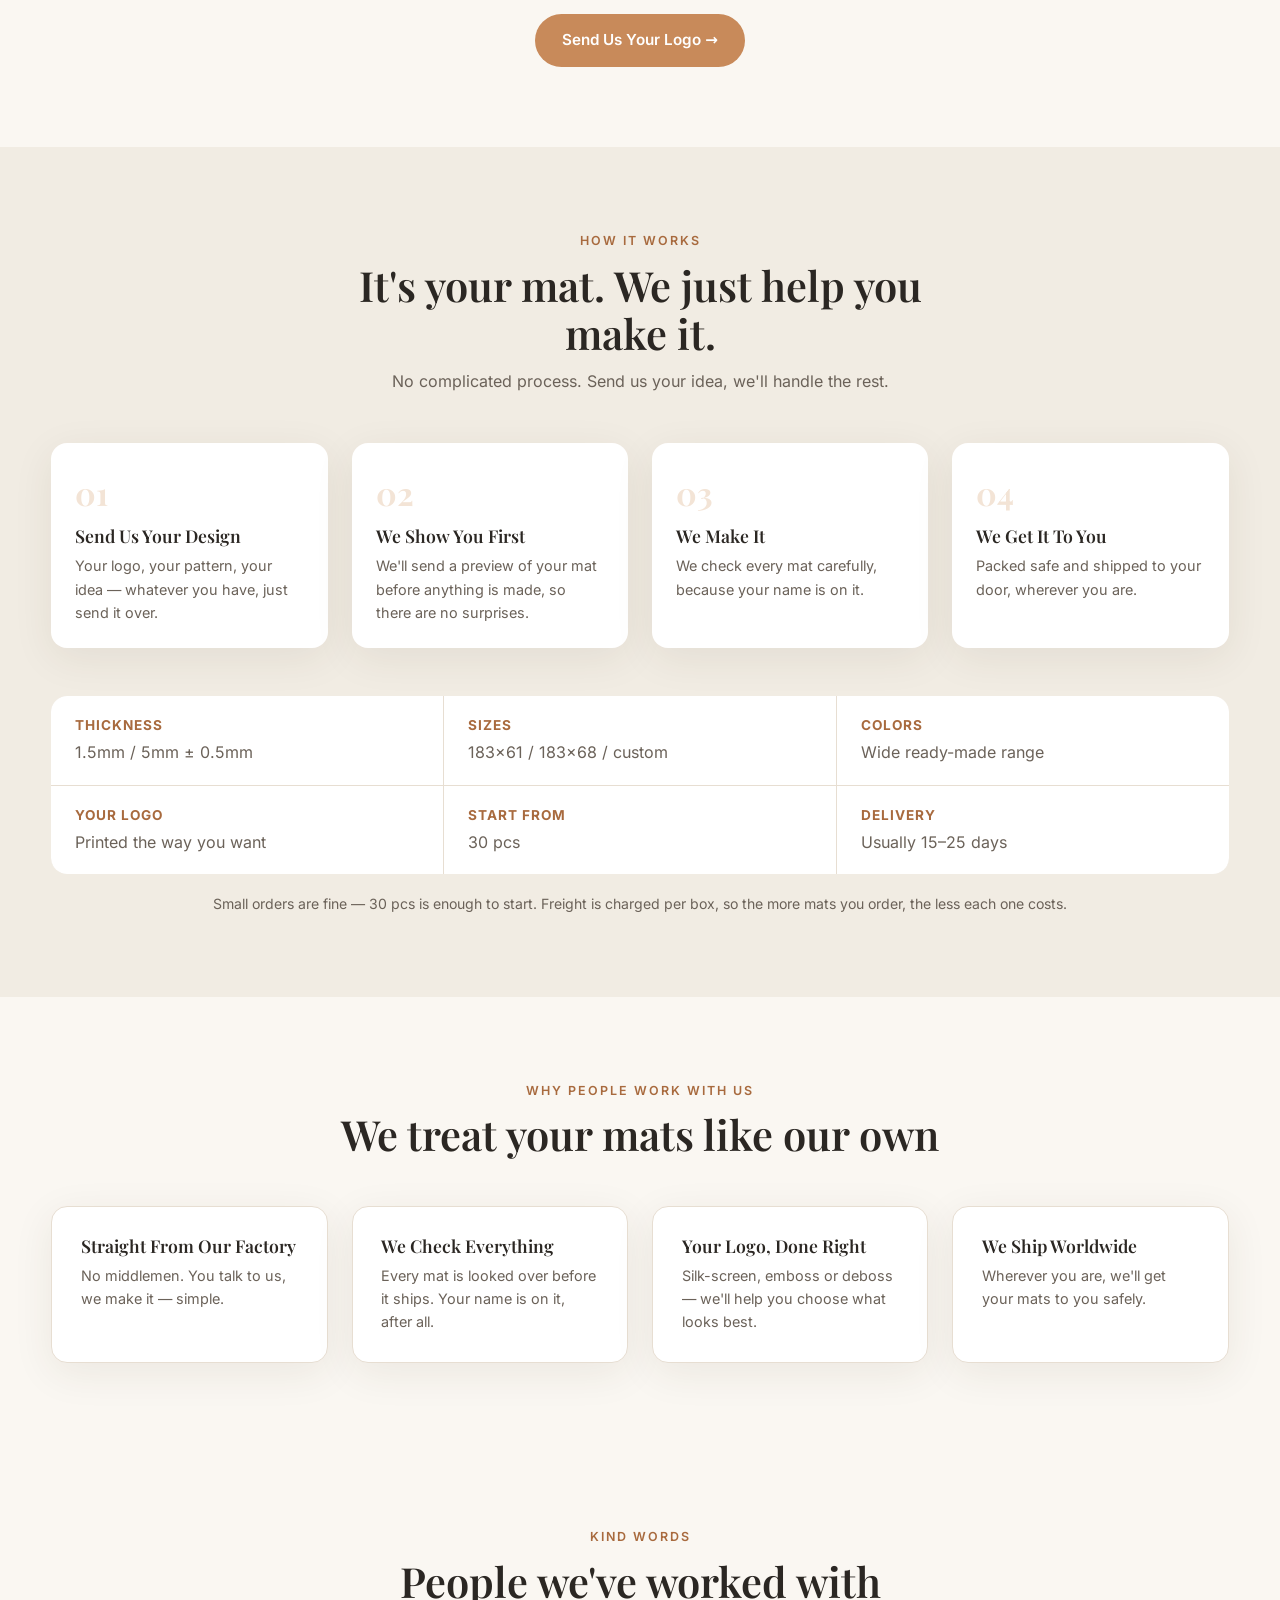
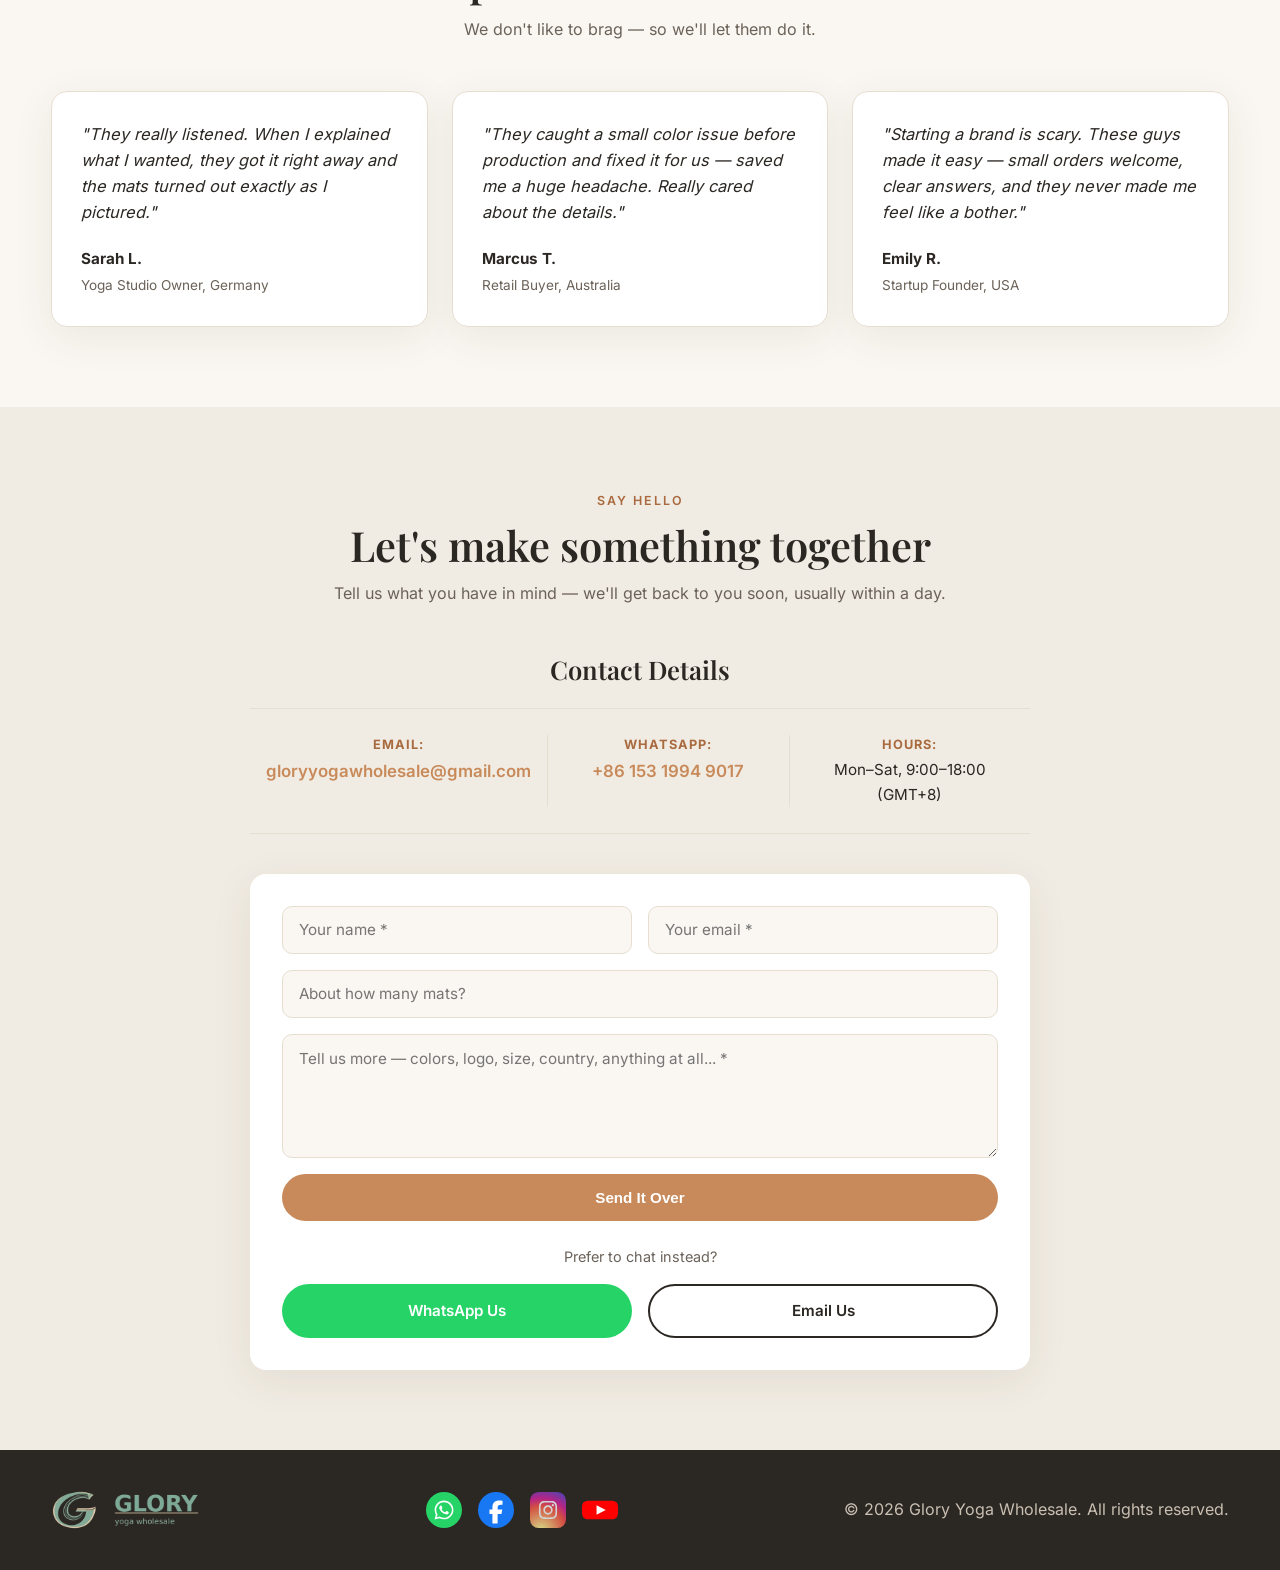
==== commit 3ee39e58: "Social: linkFacebook and YouTube icons in footer" ====
--- a/index.html
+++ b/index.html
@@ -10,6 +10,36 @@
   <link rel="preload" as="font" type="font/woff2" href="fonts/playfair-display-var.woff2" crossorigin />
   <link rel="icon" type="image/svg+xml" href="images/brand/favicon.svg" />
   <link rel="stylesheet" href="css/style.css" />
+  <!-- SEO-BEGIN -->
+  <link rel="canonical" href="https://david707qin.github.io/glory-yoga-wholesale/" />
+  <meta property="og:type" content="website" />
+  <meta property="og:site_name" content="Glory Yoga Wholesale" />
+  <meta property="og:title" content="Glory Yoga Wholesale — Custom PU Yoga Mats Manufacturer" />
+  <meta property="og:description" content="Glory Yoga Wholesale — custom PU yoga mat manufacturer. Choose from ready-made colors and add your logo or pattern. Low MOQ, fast delivery. Contact us for a quote." />
+  <meta property="og:image" content="https://david707qin.github.io/glory-yoga-wholesale/images/hero-custom.jpg" />
+  <meta property="og:url" content="https://david707qin.github.io/glory-yoga-wholesale/" />
+  <meta name="twitter:card" content="summary_large_image" />
+  <script type="application/ld+json">
+{
+  "@context": "https://schema.org",
+  "@type": "Organization",
+  "name": "Glory Yoga Wholesale",
+  "url": "https://david707qin.github.io/glory-yoga-wholesale/",
+  "logo": "https://david707qin.github.io/glory-yoga-wholesale/images/brand/glory-logo.jpg",
+  "email": "gloryyogawholesale@gmail.com",
+  "contactPoint": {
+    "@type": "ContactPoint",
+    "contactType": "customer service",
+    "email": "gloryyogawholesale@gmail.com",
+    "url": "https://wa.me/8615319949017",
+    "availableLanguage": [
+      "English",
+      "Chinese"
+    ]
+  }
+}
+  </script>
+  <!-- SEO-END -->
 </head>
 <body>
 
@@ -273,15 +303,15 @@
         <a href="https://wa.me/8615319949017" target="_blank" rel="noopener" aria-label="WhatsApp" title="WhatsApp">
           <svg viewBox="0 0 40 40" width="36" height="36" role="img" aria-label="WhatsApp"><circle cx="20" cy="20" r="20" fill="#25D366"/><g transform="translate(9.500 8.000) scale(0.04688)"><path d="M380.9 97.1C339 55.1 283.2 32 223.9 32c-122.4 0-222 99.6-222 222 0 39.1 10.2 77.3 29.6 111L0 480l117.7-30.9c32.4 17.7 68.9 27 106.1 27h.1c122.3 0 224.1-99.6 224.1-222 0-59.3-25.2-115-67.1-157zm-157 341.6c-33.2 0-65.7-8.9-94-25.7l-6.7-4-69.8 18.3L72 359.2l-4.4-7c-18.5-29.4-28.2-63.3-28.2-98.2 0-101.7 82.8-184.5 184.6-184.5 49.3 0 95.6 19.2 130.4 54.1 34.8 34.9 56.2 81.2 56.1 130.5 0 101.8-84.9 184.6-186.6 184.6zm101.2-138.2c-5.5-2.8-32.8-16.2-37.9-18-5.1-1.9-8.8-2.8-12.5 2.8-3.7 5.6-14.3 18-17.6 21.8-3.2 3.7-6.5 4.2-12 1.4-32.6-16.3-54-29.1-75.5-66-5.7-9.8 5.7-9.1 16.3-30.3 1.8-3.7.9-6.9-.5-9.7-1.4-2.8-12.5-30.1-17.1-41.2-4.5-10.8-9.1-9.3-12.5-9.5-3.2-.2-6.9-.2-10.6-.2-3.7 0-9.7 1.4-14.8 6.9-5.1 5.6-19.4 19-19.4 46.3 0 27.3 19.9 53.7 22.6 57.4 2.8 3.7 39.1 59.7 94.8 83.8 35.2 15.2 49 16.5 66.6 13.9 10.7-1.6 32.8-13.4 37.4-26.4 4.6-13 4.6-24.1 3.2-26.4-1.3-2.5-5-3.9-10.5-6.6z" fill="#fff"/></g></svg>
         </a>
-        <span aria-label="Facebook" title="Facebook account coming soon">
+        <a href="https://www.facebook.com/GloryYogaWholesale/" target="_blank" rel="noopener" aria-label="Facebook" title="Facebook">
           <svg viewBox="0 0 40 40" width="36" height="36" role="img" aria-label="Facebook"><circle cx="20" cy="20" r="20" fill="#1877F2"/><g transform="translate(12.031 9.450) scale(0.04980)"><path d="M80 299.3V512H196V299.3h86.5l18-97.8H196V166.9c0-51.7 20.3-71.5 72.7-71.5c16.3 0 29.4 .4 37 1.2V7.9C291.4 4 256.4 0 236.2 0C129.3 0 80 50.5 80 159.4v42.1H14v97.8H80z" fill="#fff"/></g></svg>
-        </span>
+        </a>
         <span aria-label="Instagram" title="Instagram account coming soon">
           <svg viewBox="0 0 40 40" width="36" height="36" role="img" aria-label="Instagram"><defs><radialGradient id="igGrad" cx="30%" cy="107%" r="150%"><stop offset="0" stop-color="#FDF497"/><stop offset=".05" stop-color="#FDF497"/><stop offset=".45" stop-color="#FD5949"/><stop offset=".6" stop-color="#D6249F"/><stop offset=".9" stop-color="#285AEB"/></radialGradient></defs><rect width="40" height="40" rx="9.5" fill="url(#igGrad)"/><g transform="translate(9.938 8.500) scale(0.04492)"><path d="M224.1 141c-63.6 0-114.9 51.3-114.9 114.9s51.3 114.9 114.9 114.9S339 319.5 339 255.9 287.7 141 224.1 141zm0 189.6c-41.1 0-74.7-33.5-74.7-74.7s33.5-74.7 74.7-74.7 74.7 33.5 74.7 74.7-33.6 74.7-74.7 74.7zm146.4-194.3c0 14.9-12 26.8-26.8 26.8-14.9 0-26.8-12-26.8-26.8s12-26.8 26.8-26.8 26.8 12 26.8 26.8zm76.1 27.2c-1.7-35.9-9.9-67.7-36.2-93.9-26.2-26.2-58-34.4-93.9-36.2-37-2.1-147.9-2.1-184.9 0-35.8 1.7-67.6 9.9-93.9 36.1s-34.4 58-36.2 93.9c-2.1 37-2.1 147.9 0 184.9 1.7 35.9 9.9 67.7 36.2 93.9s58 34.4 93.9 36.2c37 2.1 147.9 2.1 184.9 0 35.9-1.7 67.7-9.9 93.9-36.2 26.2-26.2 34.4-58 36.2-93.9 2.1-37 2.1-147.8 0-184.8zM398.8 388c-7.8 19.6-22.9 34.7-42.6 42.6-29.5 11.7-99.5 9-132.1 9s-102.7 2.6-132.1-9c-19.6-7.8-34.7-22.9-42.6-42.6-11.7-29.5-9-99.5-9-132.1s-2.6-102.7 9-132.1c7.8-19.6 22.9-34.7 42.6-42.6 29.5-11.7 99.5-9 132.1-9s102.7-2.6 132.1 9c19.6 7.8 34.7 22.9 42.6 42.6 11.7 29.5 9 99.5 9 132.1s2.7 102.7-9 132.1z" fill="#fff"/></g></svg>
         </span>
-        <span aria-label="YouTube" title="YouTube account coming soon">
+        <a href="https://www.youtube.com/@GLORYyogawholesale" target="_blank" rel="noopener" aria-label="YouTube" title="YouTube">
           <svg viewBox="0 0 40 40" width="36" height="36" role="img" aria-label="YouTube"><rect y="9.6" width="40" height="20.8" rx="6.4" fill="#FF0000"/><path d="M16.2 14.6 L26.4 20 L16.2 25.4 Z" fill="#fff"/></svg>
-        </span>
+        </a>
       </div>
       <p>© <span id="year"></span> Glory Yoga Wholesale. All rights reserved.</p>
     </div>
